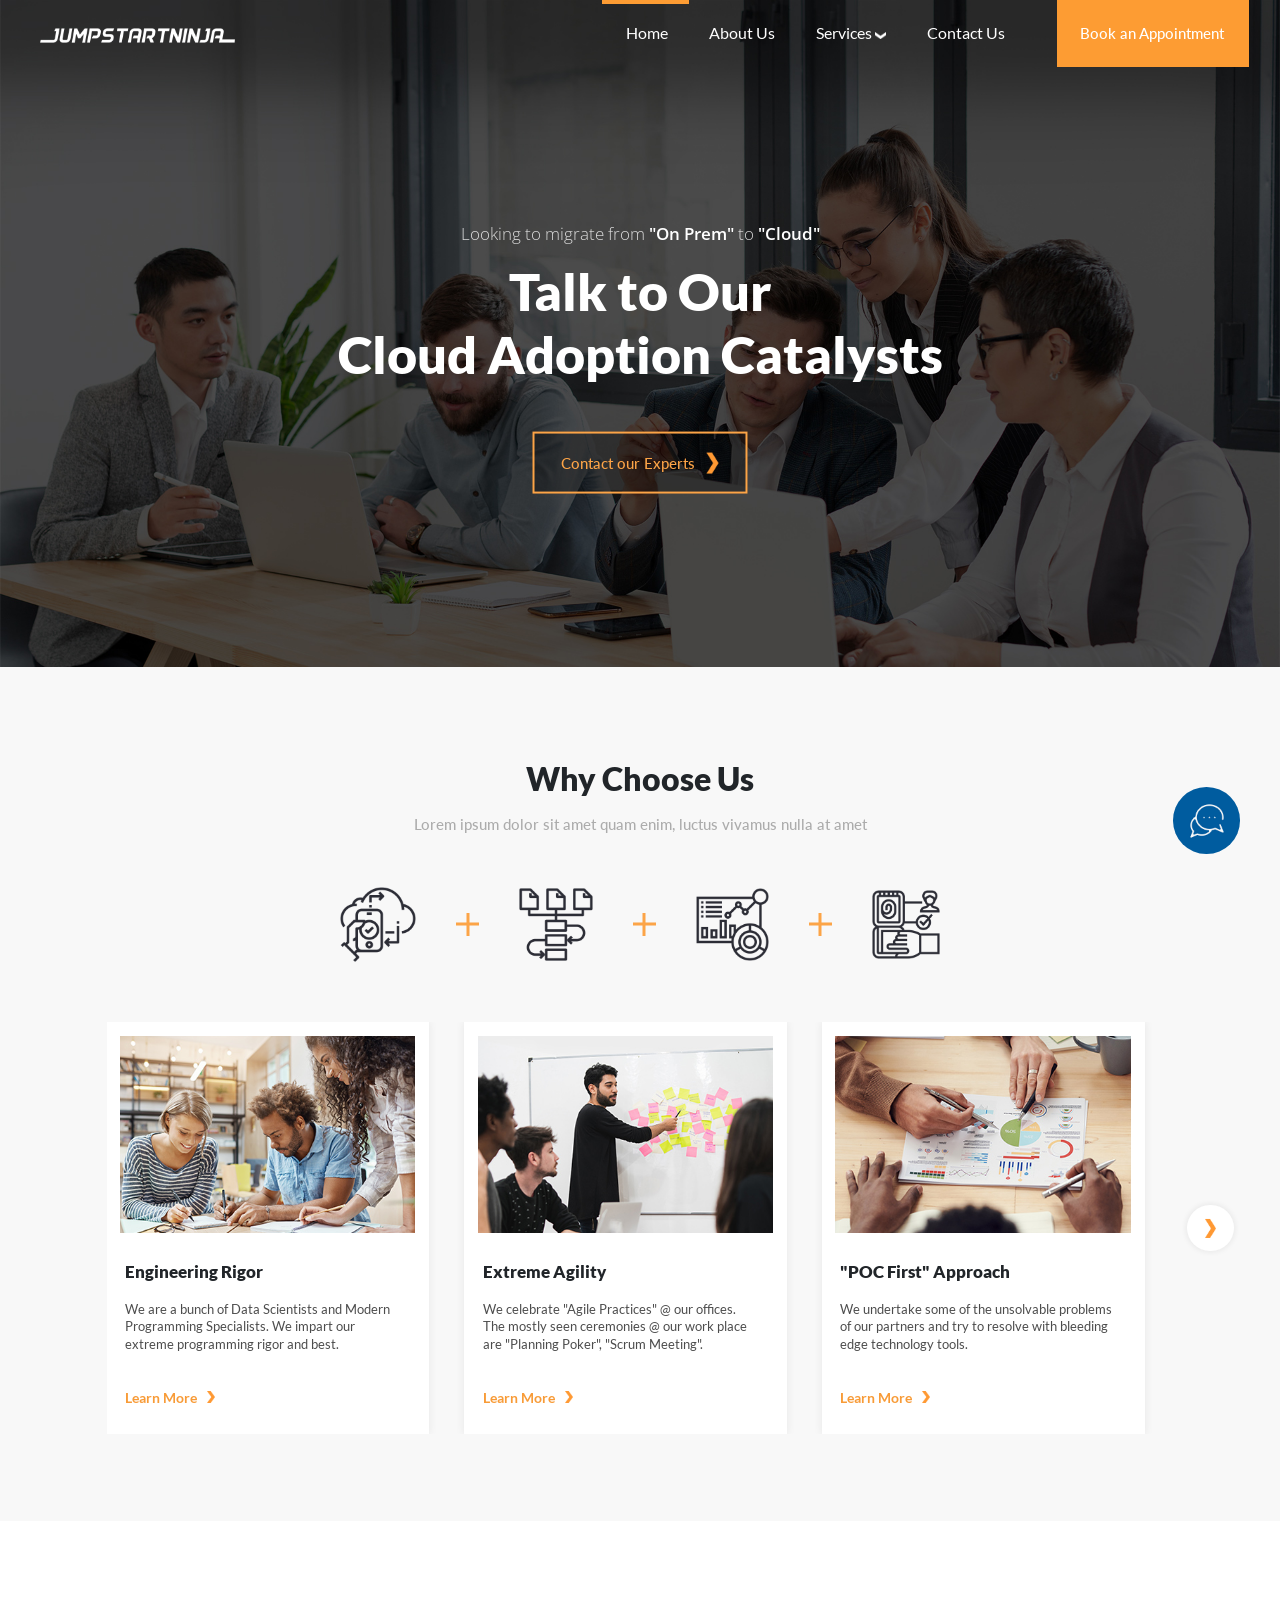
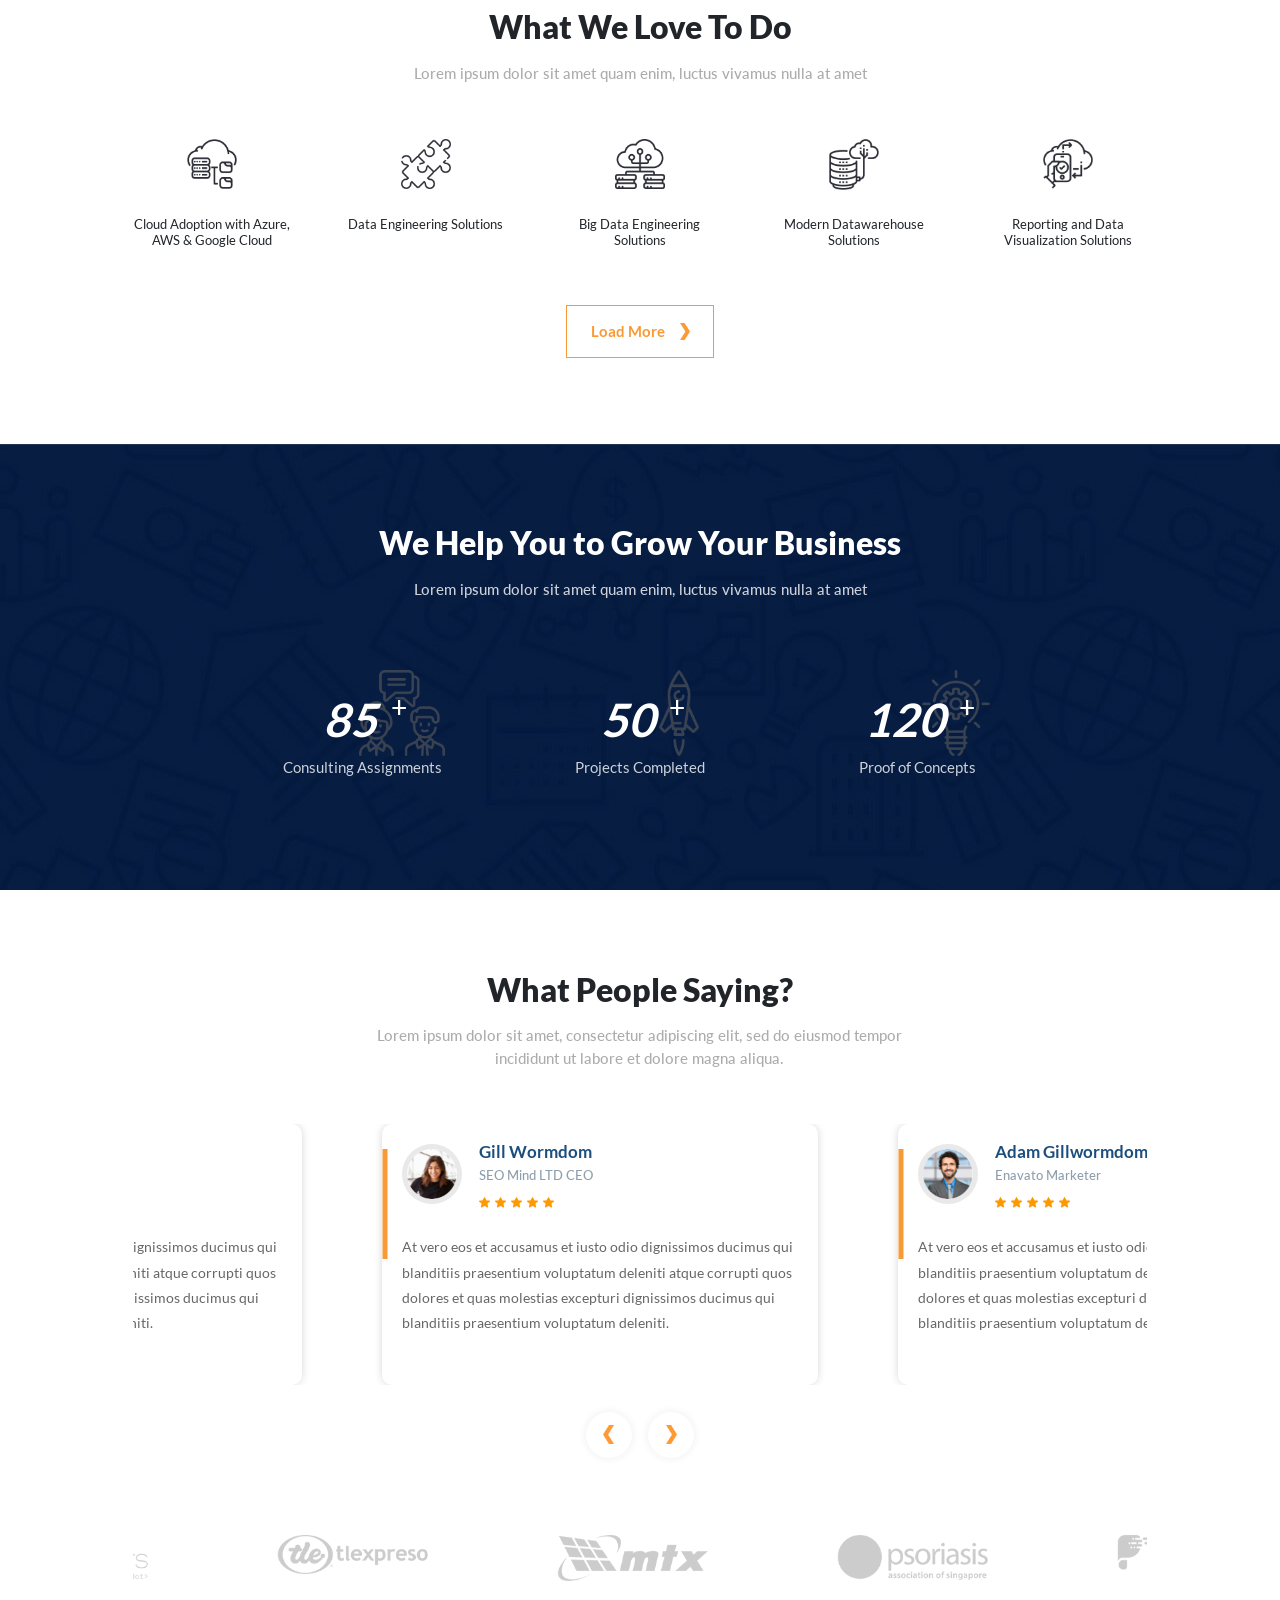
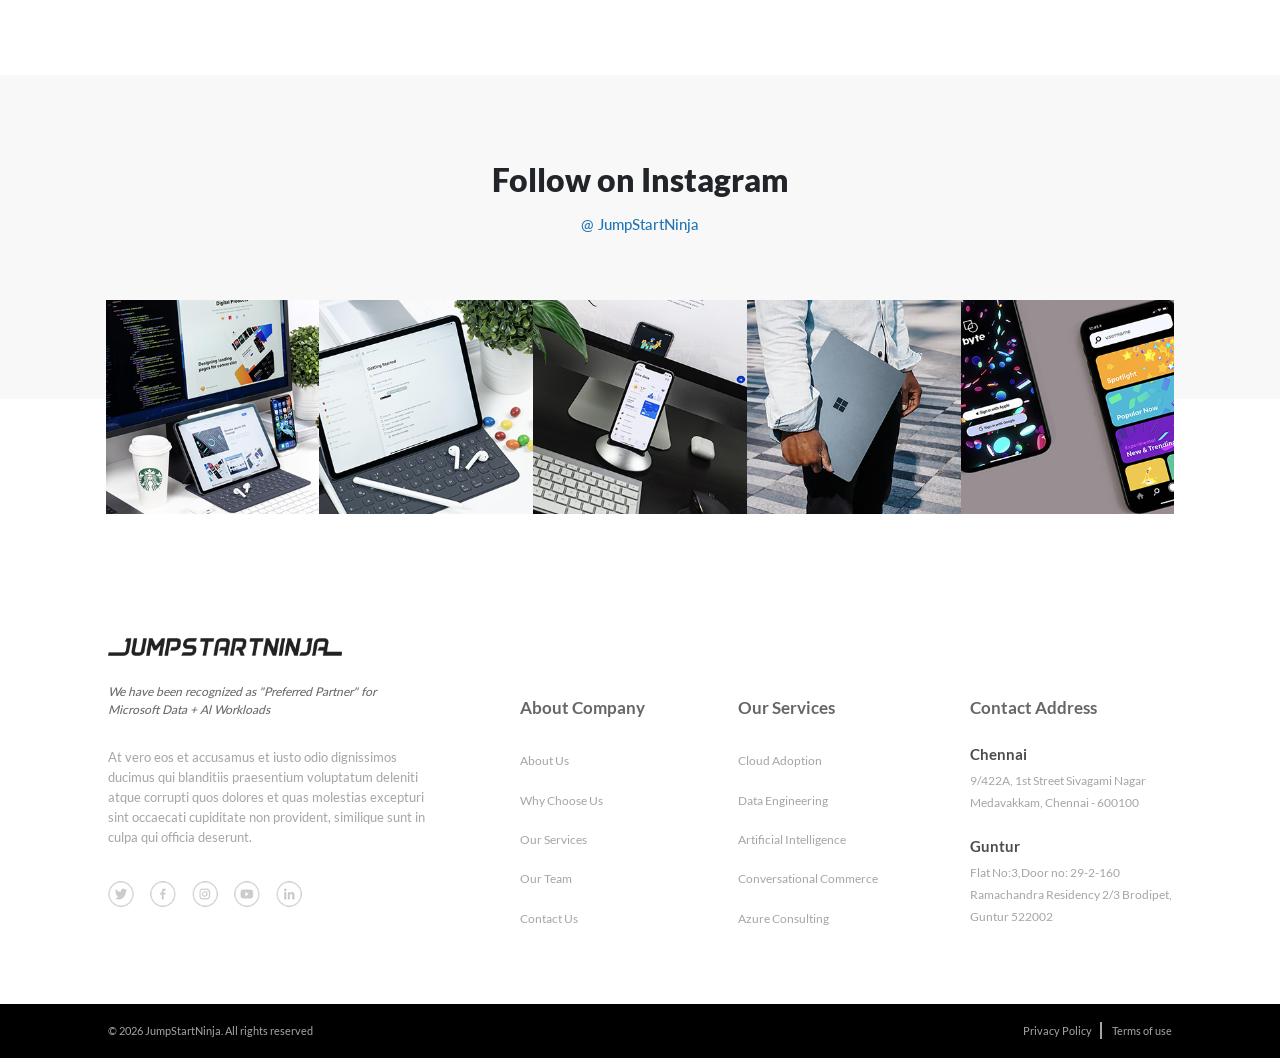
==== index.html @ 1b173c4c "added functions" ====
<!DOCTYPE html>
<html lang="en">
<head>
    <meta charset="UTF-8">
    <meta name="viewport" content="width=device-width, initial-scale=1.0">
    <title>JSN | Home</title>
    <link rel="stylesheet" href="./assets/css/style.css">
    <link rel="stylesheet" href="./assets/vendor/bootstrap/css/bootstrap.min.css">
</head>
<body>
  <header class="home-header">
    <div class="logo-container">
      <a href="./index.html" class="logo">
        <img src="./assets/images/global/logo_white.png" class="logo-white" alt="logo white"/>
        <img src="./assets/images/global/logo_black.png" class="logo-black" alt="logo black" />
        
    </a>
    </div>
    <div class="header-actions">
      <button
        aria-label="Close Menu"
        type="button"
        class="nav-control-btn close-btn"
      >
      <img src="./assets/images/global/close.png" alt="close" />
      </button>
      <nav>
        <ul>
          <li><a href="./index.html" class="nav-link active">Home</a></li>
          <li><a href="./about.html" class="nav-link">About Us</a></li>
            <li><a href="./services.html" class="nav-link">Services <img src="./assets/images/global/menu_dropdown.png" class="dropdown-arrow" alt="dropdown"></a></li>
            <li><a href="./contact.html" class="nav-link">Contact Us</a></li>
        </ul>
      </nav>
      <button type="button" class="book-btn">
        Book an Appointment
      </button>
      </div>
      <button class="nav-control-btn menu-btn">
        <img src="./assets/images/global/menu.png" alt="menu" />
      </button>
  </header>
  <main class="home-wrapper">
    <section class="hero-section">
      <img src="./assets/images/home/banner.jpg"  alt="banner" class="banner-img" />
      <div class="hero-content-container">
        <p>Looking to migrate from <strong>"On Prem"</strong> to <strong>"Cloud"</strong></p>
        <h2>Talk to Our <br> Cloud  Adoption Catalysts</h2>
        <a href="./contact.html" class="contact-btn">Contact our Experts <img src="./assets/images/global/orange_arrow_right.png" alt="orange_arrow_right"></a>
      </div>
    </section>
    <section class="choose-us">
      <h2>Why Choose Us</h2>
      <p class="choose-us-desc">Lorem ipsum dolor sit amet quam enim, luctus vivamus nulla at amet</p>
      <div class="choose-us-img-container">
        <img src="./assets/images/home/ic_wcu_1.png" class="ic-img1" alt="ic wcu 1"/>
        <span class="plus plus-1"></span>
        <img src="./assets/images/home/ic_wcu_2.png" class="ic-img2" alt="ic wcu 2"/>
        <span class="plus plus-2"></span>
        <img src="./assets/images/home/ic_wcu_3.png" class="ic-img3" alt="ic wcu 3"/>
        <span class="plus plus-3"></span>
        <img src="./assets/images/home/ic_wcu_4.png" class="ic-img4" alt="ic wcu 4"/>
      </div>
      <div class="choose-us-card-wrapper">
        <div class="choose-us-card-container">
          <div class="choose-us-card-inner-container">

          
          <div class="choose-us-card">
            <div class="img-wrapper">
              <img src="./assets/images/home/engineering_rigor.jpg" alt="engineering rigor" />
            </div>
            <div class="card-body-container">
              <h3 class="text-capitalize">engineering rigor</h3>
              <p class="desc-1">We are a bunch of Data Scientists and Modern Programming Specialists. We impart our extreme programming rigor and best.</p>
            </div>
            
            <a href="#" class="learn-more-btn">Learn More <img src="./assets/images/global/orange_arrow_right.png" alt="orange arrow right"></a>
          </div>
          <div class="choose-us-card">
            <div class="img-wrapper">
              <img src="./assets/images/home/extreme_agility.jpg" alt="extreme agility" />
            </div>

            <div class="card-body-container">
              <h3 class="text-capitalize">extreme agility</h3>
              <p class="desc-1">We celebrate "Agile Practices" &#64; our offices. The mostly seen ceremonies &#64; our work place are "Planning Poker", "Scrum Meeting".</p>
              
            </div>
            <a href="#" class="learn-more-btn">Learn More <img src="./assets/images/global/orange_arrow_right.png" alt="orange arrow right"></a>
          </div>
          <div class="choose-us-card">
          <div class="img-wrapper">
            <img src="./assets/images/home/poc_first.jpg" alt="poc first" />
          </div>
          <div class="card-body-container">
            <h3 class="text-capitalize">"POC first" approach</h3>
            <p class="desc-1">We undertake some of the unsolvable problems of our partners and try to resolve with bleeding edge technology tools.</p>
          </div>
          
          <a href="#" class="learn-more-btn">Learn More <img src="./assets/images/global/orange_arrow_right.png" alt="orange arrow right"></a>
        </div>
        </div>
      </div>
      <button class="arrow-btn"><img src="./assets/images/global/orange_arrow_right.png" alt="orange arrow right"></button> 
    </section>
    <section class="love-to-do">
      <h2>What We Love To Do</h2>
      <p class="love-to-do-desc">Lorem ipsum dolor sit amet quam enim, luctus vivamus nulla at amet</p>
      <div class="img-container">
        <div class="img-wrapper">
          <img src="./assets/images/home/ic_cloud_adaption.png" alt="cloud adaption"/>
          <p class="img-text">Cloud Adoption with Azure, AWS & Google Cloud</p>
        </div>
        <div class="img-wrapper">
          <img src="./assets/images/home/ic_data_engineering.png" alt="data engineering"/>
          <p class="img-text">Data Engineering Solutions</p>
        </div>
        <div class="img-wrapper">
          <img src="./assets/images/home/ic_big_data.png" alt="big data"/>
          <p class="img-text">Big Data Engineering Solutions</p>
        </div>
        <div class="img-wrapper">
          <img src="./assets/images/home/ic_data_warehouse.png" alt="data warehouse"/>
          <p class="img-text">Modern Datawarehouse Solutions</p>
        </div>
        <div class="img-wrapper">
          <img src="./assets/images/home/ic_data_visualization.png" alt="data visualization"/>
          <p class="img-text">Reporting and Data Visualization Solutions</p>
        </div>
        <div class="img-wrapper hidden">
          <img src="./assets/images/home/ic_data_warehouse.png" alt="data warehouse"/>
          <p class="img-text">Modern Datawarehouse Solutions</p>
        </div>
        <div class="img-wrapper hidden">
          <img src="./assets/images/home/ic_cloud_adaption.png" alt="cloud adaption"/>
          <p class="img-text">Cloud Adoption with Azure, AWS & Google Cloud</p>
        </div>
        <div class="img-wrapper hidden">
          <img src="./assets/images/home/ic_data_visualization.png" alt="data visualization"/>
          <p class="img-text">Reporting and Data Visualization Solutions</p>
        </div>
        <div class="img-wrapper hidden">
          <img src="./assets/images/home/ic_data_engineering.png" alt="data engineering"/>
          <p class="img-text">Data Engineering Solutions</p>
        </div>
        <div class="img-wrapper hidden">
          <img src="./assets/images/home/ic_big_data.png" alt="big data"/>
          <p class="img-text">Big Data Engineering Solutions</p>
        </div>
      </div>
      <div class="btn-container">
        <button class="load-more-btn">Load More <img src="./assets/images/global/orange_arrow_right.png" alt="orange arrow right"></button>
      </div>
    </section>
    <section class="help-you">
      <h2>We Help You to Grow Your Business</h2>
      <p class="help-you-desc">Lorem ipsum dolor sit amet quam enim, luctus vivamus nulla at amet</p>
      <div class="detail-wrapper">
        <div class="detail-container">
          <img src="./assets/images/home/conversation.png" alt="conversation">
          <div class="text-wrapper">
            <p class="count">85 <sup>+</sup></p>
            <p class="text">Consulting Assignments</p>
          </div>
        </div>
        <div class="detail-container">
          <img src="./assets/images/home/rocket.png" alt="rocket">
          <div class="text-wrapper">
            <p class="count">50 <sup>+</sup></p>
            <p class="text">Projects Completed</p>
          </div>  
           
        </div>
        <div class="detail-container">
          <img src="./assets/images/home/idea.png" alt="idea">
          <div class="text-wrapper">
            <p class="count">120 <sup>+</sup></p>
            <p class="text">Proof of Concepts</p>
          </div>
          
        </div>
      </div>
    </section>
    <!--people say-->
    <section class="people-say">
      <h2>What People Saying?</h2>
      <p class="people-say-desc">Lorem ipsum dolor sit amet, consectetur adipiscing elit, sed do eiusmod tempor incididunt ut labore et dolore magna aliqua.</p>
      <div class="testimonial-slider-wrapper">
        <div class="testimonial-slider-container">
          <div class="testimonial-slider-inner-container">
          <div class="testimonial-card">
            <div class="testimonial-card-header">
              <div class="img-wrapper">
                <img src="./assets/images/global/testimonial1.png" alt="testimonial 1">
              </div>
              <div class="header-text">
                <p class="name text-capitalize">gill wormdom</p>
                <p class="role">SEO Mind LTD CEO</p>
                <div class="rating">
                  <img src="./assets/images/global/star.png" alt="star">
                  <img src="./assets/images/global/star.png" alt="star">
                  <img src="./assets/images/global/star.png" alt="star">
                  <img src="./assets/images/global/star.png" alt="star">
                  <img src="./assets/images/global/star.png" alt="star">              
                </div>
              </div>
            </div>
            <div class="testimonial-card-body">
              <p class="desc-1">At vero eos et accusamus et iusto odio dignissimos ducimus qui blanditiis praesentium voluptatum deleniti atque corrupti quos dolores et quas molestias excepturi dignissimos ducimus qui blanditiis praesentium voluptatum deleniti.</p>
            </div>
          </div>
          <div class="testimonial-card">
            <div class="testimonial-card-header">
              <div class="img-wrapper">
                <img src="./assets/images/global/testimonial2.png" alt="testimonial 1">
              </div>
              <div class="header-text">
                <p class="name text-capitalize">Adam Gillwormdom</p>
                <p class="role">Enavato Marketer</p>
                <div class="rating">
                  <img src="./assets/images/global/star.png" alt="star">
                  <img src="./assets/images/global/star.png" alt="star">
                  <img src="./assets/images/global/star.png" alt="star">
                  <img src="./assets/images/global/star.png" alt="star">
                  <img src="./assets/images/global/star.png" alt="star">              
                </div>
              </div>
            </div>
            <div class="testimonial-card-body">
              <p class="desc-1">At vero eos et accusamus et iusto odio dignissimos ducimus qui blanditiis praesentium voluptatum deleniti atque corrupti quos dolores et quas molestias excepturi dignissimos ducimus qui blanditiis praesentium voluptatum deleniti.</p>
            </div>
          </div>
          <div class="testimonial-card active">
            <div class="testimonial-card-header">
              <div class="img-wrapper">
                <img src="./assets/images/global/testimonial1.png" alt="testimonial 2">
              </div>
              <div class="header-text">
                <p class="name text-capitalize">gill wormdom</p>
                <p class="role">SEO Mind LTD CEO</p>
                <div class="rating">
                  <img src="./assets/images/global/star.png" alt="star">
                  <img src="./assets/images/global/star.png" alt="star">
                  <img src="./assets/images/global/star.png" alt="star">
                  <img src="./assets/images/global/star.png" alt="star">
                  <img src="./assets/images/global/star.png" alt="star">              
                </div>
              </div>
            </div>
            <div class="testimonial-card-body">
              <p class="desc-1">At vero eos et accusamus et iusto odio dignissimos ducimus qui blanditiis praesentium voluptatum deleniti atque corrupti quos dolores et quas molestias excepturi dignissimos ducimus qui blanditiis praesentium voluptatum deleniti.</p>
            </div>
          </div>
          </div>
        </div>
        <div class="testimonial-indicator-container">
          <button class="prev-btn"><img src="./assets/images/global/orange_arrow_left.png" alt="orange arrow left"></button>
          <button class="next-btn"><img src="./assets/images/global/orange_arrow_right.png" alt="orange arrow right"></button>
        </div>
      </div>
      <div class="client-wrapper">
        <div class="client-container">
          <div class="img-container">
            <img src="./assets/images/global/brand-1.png" alt="pixlcoders">
          </div>
          
          <div class="img-container">
            <img src="./assets/images/global/brand-2.png" alt="tlexpreso">
          </div>
          
          <div class="img-container">
              <img src="./assets/images/global/brand-3.png" alt="mtx">
          </div>
      
          <div class="img-container">
            <img src="./assets/images/global/brand-4.png" alt="psoriasis">
          </div>
        </div>
      </div>
    </section>
  </main>
  <footer>
    <div class="social-header-container">
      <h2>Follow on Instagram</h2>
      <p class="company-name text-capitalize">@ JumpStartNinja</p>
    </div>
    <div class="social-card-wrapper">

      <div class="social-card-container">
        <div class="social-card-inner-container">
          <div class="social-card">
            <img src="./assets/images/global/soc1.jpg" alt="soc1">
          </div>
          <div class="social-card">
            <img src="./assets/images/global/soc2.jpg" alt="soc2">
          </div>
          <div class="social-card">
            <img src="./assets/images/global/soc3.jpg" alt="soc3">
          </div>
          <div class="social-card">
            <img src="./assets/images/global/soc4.jpg" alt="soc4">
          </div>
          <div class="social-card">
            <img src="./assets/images/global/soc5.jpg" alt="soc5">
          </div>
        </div>
      </div>
      <div class="social-indicator-container">
        <button class="prev"><img src="./assets/images/global/left_arrow.png" alt="left arrow"></button>
        <button class="next"><img src="./assets/images/global/right_arrow.png" alt="right arrow"></button>
      </div>
    </div>
    
    <div class="footer-content-wrapper">
      <div class="footer-content-container">
        <div class="footer-content">
          <img class="footer-logo" src="./assets/images/global/logo_black.png" alt="logo black">
          <p class="desc-1">We have been recognized as "Preferred Partner" for Microsoft Data + Al Workloads</p>
          <p class="desc-2">At vero eos et accusamus et iusto odio dignissimos ducimus qui blanditiis praesentium voluptatum deleniti atque corrupti quos dolores et quas molestias excepturi sint occaecati cupiditate non provident, similique sunt in culpa qui officia deserunt.</p>
          <div class="social-link-container">
            <ul>
              <li><a href="#" class="social-link"><img src="./assets/images/global/twitter.png" alt="twitter"></a></li>
              <li><a href="#" class="social-link"><img src="./assets/images/global/facebook.png" alt="facebook"></a></li>
              <li><a href="#" class="social-link"><img src="./assets/images/global/instagram.png" alt="instagram"></a></li>
              <li><a href="#" class="social-link"><img src="./assets/images/global/youtube.png" alt="youtube"></a></li>
              <li><a href="#" class="social-link"><img src="./assets/images/global/linkedin.png" alt="linkedin"></a></li>
            </ul>
          </div>
        </div>
        <div class="about">
          <h3 class="text-capitalize">about company</h3>
          <ul>
            <li><a href="#" class="text-capitalize">about us</a></li>
            <li><a href="#" class="text-capitalize">why choose us</a></li>
            <li><a href="#" class="text-capitalize">our services</a></li>
            <li><a href="#" class="text-capitalize">our team</a></li>
            <li><a href="#" class="text-capitalize">contact us</a></li>
          </ul>
        </div>
        <div class="our-services">
          <h3 class="text-capitalize">our services</h3>
          <ul>
            <li><a href="#" class="text-capitalize">cloud adoption</a></li>
            <li><a href="#" class="text-capitalize">data engineering</a></li>
            <li><a href="#" class="text-capitalize">artificial intelligence</a></li>
            <li><a href="#" class="text-capitalize">conversational commerce</a></li>
            <li><a href="#" class="text-capitalize">azure consulting</a></li>
          </ul>
        </div>
        <div class="contact">
          <h3 class="text-capitalize">contact address</h3>
          <div class="address-1">
            <p class="city text-capitalize">chennai</p>
            <p>9/422A, 1st Street Sivagami Nagar</p>
            <p>Medavakkam, Chennai - 600100</p>
          </div>
          <div class="address-2">
            <p class="city text-capitalize">guntur</p>
            <p>Flat No:3,Door no: 29-2-160</p>
            <p>Ramachandra Residency 2/3 Brodipet,</p>
            <p>Guntur 522002</p>
          </div>
        </div>
      </div>
      
    </div>
    <div class="copyright-container">
      <p class="copyright">&copy; 2026 JumpStartNinja. All rights reserved</p>
      <div>
        <a href="#" class="privacy-link">Privacy Policy</a>
        <a href="#" class="terms-link">Terms of use</a>
      </div>
    </div>
    <div class="chat-btn-container">
      <button class="chat-btn"><img src="./assets/images/global/chat.png" alt="chat"></button>
    </div>
    <script src="./assets/js/global.js"></script>
    <script src="./assets/js/script.js"></script>
  </footer>
</body>
</html>
---- assets/css/style.css ----
* {
  margin: 0;
  padding: 0;
  box-sizing: border-box;
}

body {
  font-family: "Lato", sans-serif !important;
}

body.not-active {
  overflow-y: hidden;
  padding-right: var(--scrollbar-width);
}

a {
  text-decoration: none !important;
}

@font-face {
  font-family: "Nunito Sans";
  font-style: normal;
  font-weight: 200 1000;
  font-stretch: 100%;
  font-display: swap;
  src: url("../fonts/nunito-sans.woff2") format("woff2");
}
@font-face {
  font-family: "Open Sans";
  font-style: normal;
  font-weight: 300 800;
  font-stretch: 100%;
  font-display: swap;
  src: url("../fonts/open-sans.woff2") format("woff2");
}
@font-face {
  font-family: "Lato";
  font-style: normal;
  font-weight: 400;
  font-display: swap;
  src: url("../fonts/lato-400.woff2") format("woff2");
}
@font-face {
  font-family: "Lato";
  font-style: normal;
  font-weight: 500;
  font-display: swap;
  src: url("../fonts/lato-500.ttf") format("truetype");
}
@font-face {
  font-family: "Lato";
  font-style: normal;
  font-weight: 700;
  font-display: swap;
  src: url("../fonts/lato-700.woff2") format("woff2");
}
@font-face {
  font-family: "Lato";
  font-style: normal;
  font-weight: 900;
  font-display: swap;
  src: url("../fonts/lato-900.woff2") format("woff2");
}
.home-header {
  display: flex;
  align-items: center;
  justify-content: space-between;
  padding: 0 clamp(20px, 2.4vw, 2.4vw) 0 clamp(20px, 3.13vw, 3.13vw);
  position: fixed;
  top: 0;
  left: 0;
  right: 0;
  z-index: 5;
  transition: all 0.3s ease-in;
}
.home-header .logo-container .logo {
  width: clamp(140px, 15.22vw, 15.22vw);
  display: inline-block;
}
.home-header .logo-container .logo img {
  width: 100%;
}
.home-header .logo-container .logo img.logo-black {
  display: none;
}
.home-header .header-actions {
  display: flex;
  gap: 15px;
  align-items: center;
}
.home-header .header-actions nav {
  padding-right: clamp(15px, 1.25vw, 1.25vw);
}
.home-header .header-actions nav ul {
  display: flex;
  margin-bottom: 0;
  padding-left: 0;
}
.home-header .header-actions nav ul li {
  list-style: none;
}
.home-header .header-actions nav ul li .nav-link {
  font-size: clamp(14px, 1.25vw, 1.25vw);
  color: white;
  font-weight: 300;
  position: relative;
  padding-inline: clamp(10px, 1.61vw, 1.61vw);
  transition: all 0.3s ease-in;
}
.home-header .header-actions nav ul li .nav-link::before {
  content: "";
  position: absolute;
  top: calc(clamp(15px, 1.65vw, 1.65vw) * -1);
  height: 4px;
  left: -3px;
  background-color: #fd9c33;
  transform: scale(0);
  width: 105%;
  transition: all 0.5s ease-in;
}
.home-header .header-actions nav ul li .nav-link.active::before, .home-header .header-actions nav ul li .nav-link:hover::before {
  display: block;
  transform: scale(1);
}
.home-header .header-actions .book-btn {
  font-size: clamp(14px, 1.2vw, 1.2vw);
  padding: clamp(15px, 1.71vw, 1.71vw) clamp(20px, 2vw, 2vw) clamp(15px, 1.71vw, 1.71vw) clamp(20px, 1.8vw, 1.8vw);
  border: none;
  background-color: #fd9c33;
  font-weight: 500;
  color: white;
}
.home-header .header-actions .book-btn:hover {
  background-color: white;
  color: #fd9c33;
}
.home-header .header-actions .book-btn.not-active {
  display: none;
}
.home-header .nav-control-btn {
  background: transparent;
  border: none;
  cursor: pointer;
  display: none;
}
.home-header .menu-btn {
  z-index: 3;
  pointer-events: none;
}
.home-header .menu-btn img {
  filter: invert(1);
}
.home-header .close-btn {
  display: none;
  pointer-events: none;
}
.home-header .close-btn img {
  width: 20px;
  height: auto;
}
.home-header.scrolled {
  background-color: white;
  box-shadow: 0px 0px 10px -1px rgba(0, 0, 0, 0.2);
}
.home-header.scrolled .logo-container .logo img.logo-white {
  display: none;
}
.home-header.scrolled .logo-container .logo img.logo-black {
  display: block;
}
.home-header.scrolled .header-actions nav ul li .nav-link {
  color: black;
}
.home-header.scrolled .header-actions nav ul li .nav-link .dropdown-arrow {
  filter: invert(1);
}
.home-header.scrolled .header-actions .book-btn {
  transition: all 0.3s ease-in;
  color: black;
}
.home-header.scrolled .header-actions .book-btn:hover {
  background-color: black;
  color: white;
}
.home-header.scrolled .menu-btn img {
  filter: invert(0);
}
.home-header.media-detail-header {
  position: sticky;
  background-color: white;
}
.home-header.media-detail-header .logo-container .logo img.logo-black {
  display: block;
}
.home-header.media-detail-header .header-actions nav ul li .nav-link {
  color: black;
}
.home-header.media-detail-header .header-actions nav ul li .nav-link .dropdown-arrow {
  filter: invert(1);
}
.home-header.media-detail-header .header-actions nav ul li .nav-link.active {
  color: #fca447;
}
.home-header.media-detail-header .header-actions .book-btn {
  transition: all 0.3s ease-in;
  color: white;
}
.home-header.media-detail-header .header-actions .book-btn:hover {
  background-color: black;
  color: white;
}
.home-header.media-detail-header.scrolled {
  background-color: white;
  box-shadow: 0px 0px 10px -1px rgba(0, 0, 0, 0.2);
}
.home-header.media-detail-header.scrolled .logo-container .logo img.logo-white {
  display: none;
}
.home-header.media-detail-header.scrolled .logo-container .logo img.logo-black {
  display: block;
}
.home-header.media-detail-header.scrolled .header-actions nav ul li .nav-link {
  color: black;
}
.home-header.media-detail-header.scrolled .header-actions nav ul li .nav-link .dropdown-arrow {
  filter: invert(1);
}
.home-header.media-detail-header.scrolled .header-actions .book-btn {
  transition: all 0.3s ease-in;
  color: white;
}
.home-header.media-detail-header.scrolled .header-actions .book-btn:hover {
  background-color: black;
  color: white;
}
.home-header.media-detail-header.scrolled .menu-btn img {
  filter: invert(0);
}

@media screen and (max-width: 1400px) {
  .home-header .header-actions nav ul li .nav-link .dropdown-arrow {
    width: 11px;
  }
}
@media screen and (max-width: 1200px) {
  .home-header .header-actions nav ul li .nav-link::before {
    height: 3px;
    width: 100%;
    top: calc(clamp(15px, 1.71vw, 1.71vw) * -1);
  }
}
@media screen and (max-width: 1024px) {
  .home-header .header-actions nav ul li .nav-link .dropdown-arrow {
    width: 10px;
  }
}
@media screen and (max-width: 1024px) {
  .home-header .header-actions nav ul li .nav-link .dropdown-arrow {
    width: 10px;
  }
}
@media screen and (max-width: 992px) {
  .home-header {
    padding: 16px clamp(20px, 2.4vw, 2.4vw);
  }
  .home-header .nav-control-btn {
    display: inline;
  }
  .home-header .menu-btn {
    opacity: 1;
    pointer-events: all;
  }
  .home-header .menu-btn img {
    width: 20px;
  }
  .home-header .header-actions {
    position: fixed;
    width: 100%;
    left: 0;
    top: -100%;
    height: 100%;
    transition: top 0.6s ease-in-out, background-color 0.6s ease-in-out;
    pointer-events: none;
    flex-direction: column;
    justify-content: center;
    z-index: 5;
    gap: 25px;
  }
  .home-header .header-actions .search-container {
    display: none;
  }
  .home-header .header-actions nav {
    padding-right: 0;
  }
  .home-header .header-actions nav ul {
    flex-direction: column;
    align-items: center;
    gap: 25px;
  }
  .home-header .header-actions nav ul li .nav-link {
    display: inline;
    color: black;
  }
  .home-header .header-actions nav ul li .nav-link::before {
    content: "";
    height: 3px;
    left: 0px;
    top: calc(clamp(10px, 1.65vw, 1.65vw) * -1);
  }
  .home-header .header-actions nav ul li .nav-link img {
    filter: invert(1);
  }
  .home-header .header-actions .book-btn {
    color: black;
    background-color: transparent;
    position: relative;
    padding: 0 10px;
    font-weight: 300;
  }
  .home-header .header-actions .book-btn::before {
    content: "";
    position: absolute;
    top: calc(clamp(10px, 1.65vw, 1.65vw) * -1);
    height: 3px;
    left: 0px;
    background-color: #fd9c33;
    transform: scale(0);
    width: 100%;
    transition: all 0.5s ease-in;
  }
  .home-header .header-actions .book-btn.active::before, .home-header .header-actions .book-btn:hover::before {
    display: block;
    transform: scale(1);
  }
  .home-header .header-actions .book-btn:hover {
    background-color: transparent;
    color: black;
  }
  .home-header .header-actions .close-btn {
    position: absolute;
    top: 0;
    right: clamp(20px, 5vw, 5vw);
    opacity: 0;
    pointer-events: none;
    transition: opacity 0.1s ease-in-out;
  }
  .home-header .header-actions .close-btn.active {
    top: 10px;
    opacity: 1;
    pointer-events: all;
    transition: opacity 0.3s ease-in-out 0.5s;
  }
  .home-header .header-actions .auth-btn {
    padding: 10px 25px 9px;
  }
  .home-header .header-actions.active {
    top: 0px;
    background-color: white;
    pointer-events: all;
  }
  .home-header.media-detail-header .menu-btn img {
    filter: invert(0);
  }
}
footer {
  position: relative;
}
footer .social-header-container {
  padding-top: clamp(25px, 6.7%, 6.7%);
  background-color: #f8f8f8;
  padding-bottom: 11.5%;
}
footer .social-header-container h2 {
  font-family: "Lato", sans-serif !important;
  font-size: clamp(24px, 2.5vw, 2.5vw);
  font-weight: 900;
  text-align: center;
  margin-bottom: clamp(10px, 1.05vw, 1.05vw);
}
footer .social-header-container .company-name {
  font-family: "Lato", sans-serif !important;
  color: #2075b4;
  text-align: center;
  font-size: clamp(14px, 1.2vw, 1.2vw);
  font-weight: 500;
}
footer .social-card-wrapper .social-card-container .social-card-inner-container {
  position: absolute;
  top: 10.5%;
  left: 0;
  right: 0;
  padding-inline: clamp(25px, 6%, 6%);
  margin-bottom: 10%;
  display: flex;
  justify-content: center;
  margin-top: clamp(20px, 9.5%, 9.5%);
}
footer .social-card-wrapper .social-card-container .social-card-inner-container .social-card {
  width: clamp(100px, 16.7vw, 320px);
  height: clamp(100px, 16.7vw, 320px);
  overflow: hidden;
}
footer .social-card-wrapper .social-card-container .social-card-inner-container .social-card img {
  width: 100%;
  height: 100%;
  transition: all 0.5s ease-in;
}
footer .social-card-wrapper .social-card-container .social-card-inner-container .social-card:hover img {
  transform: scale(1.1);
}
footer .social-card-wrapper .social-indicator-container {
  display: flex;
  align-items: center;
  gap: 30px;
  justify-content: center;
}
footer .social-card-wrapper .social-indicator-container button {
  border: none;
  background-color: transparent;
  gap: 30px;
  box-shadow: 0px 0px 8px 1px rgba(0, 0, 0, 0.06);
  border-radius: 50%;
  width: 34px;
  height: 34px;
  display: flex;
  align-items: center;
  justify-content: center;
}
footer .social-card-wrapper .social-indicator-container button:hover {
  background-color: rgba(0, 0, 0, 0.8);
}
footer .social-card-wrapper .social-indicator-container button:hover img {
  filter: invert(1);
}
footer .footer-content-wrapper {
  padding: clamp(20px, 16%, 16%) clamp(25px, 8.4%, 8.4%) clamp(20px, 5.5%, 5.5%);
}
footer .footer-content-wrapper .footer-content-container {
  display: flex;
  gap: clamp(25px, 7.05vw, 7.05vw);
}
footer .footer-content-wrapper .footer-content-container .footer-content {
  font-family: "Lato", sans-serif !important;
  font-size: clamp(12px, 0.93vw, 0.93vw);
  font-weight: 400;
  width: clamp(220px, 25vw, 25vw);
}
footer .footer-content-wrapper .footer-content-container .footer-content .footer-logo {
  margin-bottom: clamp(15px, 2.067vw, 2.067vw);
  width: clamp(170px, 18.334vw, 18.334vw);
}
footer .footer-content-wrapper .footer-content-container .footer-content .desc-1 {
  color: #6c6c6c;
  font-style: italic;
  font-weight: 500;
  margin-bottom: clamp(20px, 2.34vw, 2.34vw);
}
footer .footer-content-wrapper .footer-content-container .footer-content .desc-2 {
  font-size: clamp(12px, 1.032vw, 1.032vw);
  color: #a7a4a4;
  margin-bottom: clamp(20px, 2.61vw, 2.61vw);
}
footer .footer-content-wrapper .footer-content-container .footer-content .social-link-container ul {
  display: flex;
  gap: clamp(15px, 1.25vw, 1.25vw);
  list-style: none;
  padding-left: 0;
  margin-bottom: 0;
}
footer .footer-content-wrapper .footer-content-container .footer-content .social-link-container ul li a {
  display: block;
  width: clamp(26px, 1.8vw, 34px);
}
footer .footer-content-wrapper .footer-content-container .footer-content .social-link-container ul li a img {
  width: 100%;
  height: 100%;
  transition: all 0.3s ease-in-out;
}
footer .footer-content-wrapper .footer-content-container .footer-content .social-link-container ul li a:hover img {
  transform: translateY(-5px);
}
footer .footer-content-wrapper .footer-content-container .about, footer .footer-content-wrapper .footer-content-container .our-services, footer .footer-content-wrapper .footer-content-container .contact {
  padding-top: 5.6%;
  font-family: "Lato", sans-serif !important;
}
footer .footer-content-wrapper .footer-content-container .about h3, footer .footer-content-wrapper .footer-content-container .our-services h3, footer .footer-content-wrapper .footer-content-container .contact h3 {
  font-size: clamp(14px, 1.304vw, 1.304vw);
  color: rgba(0, 0, 0, 0.6);
  font-weight: 600;
  margin-bottom: clamp(20px, 2.3vw, 2.3vw);
}
footer .footer-content-wrapper .footer-content-container .about ul, footer .footer-content-wrapper .footer-content-container .our-services ul, footer .footer-content-wrapper .footer-content-container .contact ul {
  list-style: none;
  padding-left: 0;
  display: flex;
  flex-direction: column;
  gap: clamp(10px, 1.2vw, 1.2vw);
  margin-bottom: 0;
}
footer .footer-content-wrapper .footer-content-container .about ul li a, footer .footer-content-wrapper .footer-content-container .our-services ul li a, footer .footer-content-wrapper .footer-content-container .contact ul li a {
  color: #a7a4a4;
  font-size: clamp(12px, 0.93vw, 0.93vw);
  transition: all 0.3s ease-in-out;
  display: inline-block;
}
footer .footer-content-wrapper .footer-content-container .about ul li a:hover, footer .footer-content-wrapper .footer-content-container .our-services ul li a:hover, footer .footer-content-wrapper .footer-content-container .contact ul li a:hover {
  text-decoration: underline !important;
}
footer .footer-content-wrapper .footer-content-container .contact .city {
  font-size: clamp(14px, 1.15vw, 1.15vw);
  color: rgba(0, 0, 0, 0.7);
  font-weight: 600;
  line-height: 1;
  margin-bottom: clamp(12px, 1.05vw, 1.05vw);
}
footer .footer-content-wrapper .footer-content-container .contact p {
  line-height: 1;
  color: #a7a4a4;
  font-size: clamp(12px, 0.93vw, 0.93vw);
  margin-bottom: 12px;
}
footer .footer-content-wrapper .footer-content-container .contact .address-1 {
  margin-bottom: clamp(20px, 2.34vw, 2.34vw);
}
footer .copyright-container {
  background-color: black;
  display: flex;
  justify-content: space-between;
  padding: clamp(14px, 1.45vw, 1.45vw) clamp(25px, 8.4%, 8.4%);
  font-family: "Lato", sans-serif !important;
  font-size: clamp(11px, 0.89vw, 0.89vw);
  color: #a7a4a4;
}
footer .copyright-container p {
  margin-bottom: 0;
}
footer .copyright-container div a {
  display: inline-block;
  color: #a7a4a4;
}
footer .copyright-container div a:hover {
  color: rgba(255, 255, 255, 0.8);
}
footer .copyright-container div .privacy-link {
  border-right: 2px solid #a7a4a4;
  padding-right: 8px;
}
footer .copyright-container div .terms-link {
  padding-left: 8px;
}
footer .chat-btn-container {
  position: fixed;
  bottom: clamp(35px, 3.6vw, 3.6vw);
  right: clamp(25px, 3.13vw, 3.13vw);
  border-radius: 50%;
  z-index: 7;
}
footer .chat-btn-container .chat-btn {
  display: flex;
  justify-content: center;
  align-items: center;
  width: clamp(50px, 5.2vw, 5.2vw);
  height: clamp(50px, 5.2vw, 5.2vw);
  border-radius: 50%;
  cursor: pointer;
  transition: all 0.3s ease-in-out;
  border: none;
  background-color: #005c9f;
}
footer .chat-btn-container .chat-btn img {
  width: clamp(25px, 2.813vw, 2.813vw);
}
footer .chat-btn-container .chat-btn:hover {
  background-color: #13598b;
}

@media screen and (max-width: 1400px) {
  footer .footer-content-wrapper .footer-content-container {
    justify-content: space-between;
    gap: clamp(25px, 6.51vw, 6.51vw);
  }
  footer .footer-content-wrapper .footer-content-container .contact p {
    margin-bottom: 10px;
  }
}
@media screen and (max-width: 1200px) {
  footer .footer-content-wrapper {
    padding: clamp(20px, 16%, 16%) clamp(25px, 7%, 7%) clamp(20px, 5.5%, 5.5%);
  }
  footer .footer-content-wrapper .footer-content-container {
    justify-content: space-between;
    gap: clamp(25px, 5.9vw, 5.9vw);
  }
  footer .footer-content-wrapper .footer-content-container .about ul, footer .footer-content-wrapper .footer-content-container .contact ul {
    gap: clamp(9px, 1.05vw, 1.05vw);
  }
  footer .footer-content-wrapper .footer-content-container .contact p {
    margin-bottom: 8px;
  }
}
@media screen and (max-width: 1024px) {
  footer .social-card-wrapper .social-card-container .social-card-inner-container {
    top: 10%;
  }
  footer .footer-content-wrapper {
    padding: clamp(170px, 16%, 16%) clamp(20px, 5%, 5%) clamp(20px, 5.5%, 5.5%);
  }
  footer .footer-content-wrapper .footer-content-container {
    gap: clamp(25px, 4.2vw, 4.2vw);
  }
}
@media screen and (max-width: 860px) {
  footer .footer-content-wrapper .footer-content-container {
    flex-wrap: wrap;
  }
  footer .footer-content-wrapper .footer-content-container .footer-content {
    width: 55%;
  }
  footer .footer-content-wrapper .footer-content-container .footer-content .desc-2 {
    font-size: 13px;
  }
  footer .footer-content-wrapper .footer-content-container .about, footer .footer-content-wrapper .footer-content-container .contact {
    padding-top: 0;
    width: 40%;
    align-self: flex-end;
    padding-left: 11%;
    margin: 0 auto;
  }
  footer .footer-content-wrapper .footer-content-container .our-services {
    padding-top: 0;
    width: 55%;
  }
}
@media screen and (max-width: 768px) {
  footer .social-header-container {
    padding-bottom: clamp(25px, 6.7%, 6.7%);
  }
  footer .social-card-wrapper {
    padding: clamp(25px, 5.5%, 5.5%) clamp(20px, 6%, 6%) clamp(30px, 5.5%, 5.5%);
  }
  footer .social-card-wrapper .social-card-container {
    overflow: hidden;
  }
  footer .social-card-wrapper .social-card-container .social-card-inner-container {
    padding-inline: 0;
    top: unset;
    left: unset;
    right: unset;
    position: relative;
    width: 100%;
    gap: 30px;
    justify-content: flex-start;
    margin: 20px 0 35px;
  }
  footer .social-card-wrapper .social-card-container .social-card-inner-container .social-card {
    flex: 0 0 auto;
    width: calc(50% - 15px);
    height: auto;
  }
  footer .footer-content-wrapper {
    padding-top: 0px;
  }
  footer .footer-content-wrapper .footer-content-container .about, footer .footer-content-wrapper .footer-content-container .contact {
    padding-left: 2%;
  }
}
@media screen and (max-width: 600px) {
  footer .footer-content-wrapper .footer-content-container .footer-content {
    width: 100%;
    font-size: 14px;
  }
  footer .footer-content-wrapper .footer-content-container .footer-content .desc-2 {
    font-size: 14px;
  }
  footer .footer-content-wrapper .footer-content-container .footer-content .social-link-container ul li a {
    width: 28px;
  }
  footer .footer-content-wrapper .footer-content-container .about {
    width: 40%;
    padding-left: 0;
    margin: 0;
  }
  footer .footer-content-wrapper .footer-content-container .about h3 {
    font-size: 16px;
  }
  footer .footer-content-wrapper .footer-content-container .about ul li a {
    font-size: 14px;
  }
  footer .footer-content-wrapper .footer-content-container .our-services {
    width: 40%;
  }
  footer .footer-content-wrapper .footer-content-container .our-services h3 {
    font-size: 16px;
  }
  footer .footer-content-wrapper .footer-content-container .our-services ul li a {
    font-size: 14px;
  }
  footer .footer-content-wrapper .footer-content-container .contact {
    margin: 0;
    width: 100%;
    padding-left: 0;
  }
  footer .footer-content-wrapper .footer-content-container .contact h3 {
    font-size: 16px;
  }
  footer .footer-content-wrapper .footer-content-container .contact .city {
    font-size: 15px;
  }
  footer .footer-content-wrapper .footer-content-container .contact p {
    font-size: 14px;
  }
}
@media screen and (max-width: 480px) {
  footer .social-card-wrapper .social-card-container {
    width: 80%;
    margin: 0 auto;
  }
  footer .social-card-wrapper .social-card-container .social-card-inner-container {
    width: 100%;
    gap: 0;
  }
  footer .social-card-wrapper .social-card-container .social-card-inner-container .social-card {
    width: 100%;
  }
  footer .footer-content-wrapper .footer-content-container {
    margin-top: 20px;
    flex-direction: column;
  }
  footer .footer-content-wrapper .footer-content-container .footer-content {
    font-size: 13px;
  }
  footer .footer-content-wrapper .footer-content-container .footer-content .desc-2 {
    font-size: 13px;
  }
  footer .footer-content-wrapper .footer-content-container .about {
    width: 100%;
  }
  footer .footer-content-wrapper .footer-content-container .about h3 {
    font-size: 15px;
  }
  footer .footer-content-wrapper .footer-content-container .about ul li a {
    font-size: 13px;
  }
  footer .footer-content-wrapper .footer-content-container .our-services {
    width: 100%;
  }
  footer .footer-content-wrapper .footer-content-container .our-services h3 {
    font-size: 15px;
  }
  footer .footer-content-wrapper .footer-content-container .our-services ul li a {
    font-size: 13px;
  }
  footer .footer-content-wrapper .footer-content-container .contact h3 {
    font-size: 15px;
  }
  footer .footer-content-wrapper .footer-content-container .contact .city {
    font-size: 14px;
  }
  footer .footer-content-wrapper .footer-content-container .contact p {
    font-size: 13px;
  }
  footer .copyright-container {
    flex-direction: column;
    align-items: center;
    gap: 15px;
    padding-inline: 20px;
  }
  footer .chat-btn-container {
    bottom: 40px;
    right: 20px;
  }
}
@media screen and (max-width: 390px) {
  footer .social-card-wrapper .social-card-container {
    width: 100%;
  }
  footer .social-card-wrapper .social-indicator-container {
    gap: 25px;
  }
  footer .social-card-wrapper .social-indicator-container button {
    gap: 25px;
    width: 30px;
    height: 30px;
  }
  footer .social-card-wrapper .social-indicator-container button img {
    width: 22px;
  }
  footer .chat-btn-container {
    bottom: 45px;
    right: 15px;
  }
  footer .chat-btn-container .chat-btn {
    width: 46px;
    height: 46px;
  }
  footer .chat-btn-container .chat-btn img {
    width: 23px;
    height: 23px;
  }
}
.people-say {
  padding: clamp(25px, 6.3%, 6.3%) clamp(20px, 10.4%, 10.4%) clamp(25px, 7.4%, 7.4%);
}
.people-say h2 {
  font-family: "Lato", sans-serif !important;
  font-size: clamp(24px, 2.5vw, 2.5vw);
  font-weight: 900;
  text-align: center;
  margin-bottom: 0px;
}
.people-say .people-say-desc {
  font-size: clamp(14px, 1.2vw, 1.2vw);
  color: #acacac;
  font-family: "Lato", sans-serif !important;
  font-weight: 500;
  text-align: center;
  width: 55%;
  margin: clamp(15px, 1.05vw, 1.05vw) auto clamp(25px, 4.2vw, 4.2vw);
}
.people-say .testimonial-slider-wrapper {
  width: 100%;
}
.people-say .testimonial-slider-wrapper .testimonial-slider-container {
  overflow: hidden;
}
.people-say .testimonial-slider-wrapper .testimonial-slider-container .testimonial-slider-inner-container {
  display: flex;
  justify-content: start;
  gap: clamp(20px, 6.25vw, 6.25vw);
}
.people-say .testimonial-slider-wrapper .testimonial-slider-container .testimonial-slider-inner-container .testimonial-card {
  display: flex;
  flex-direction: column;
  gap: clamp(20px, 2.067vw, 2.067vw);
  box-shadow: 0px 0px 10px -1px rgba(0, 0, 0, 0.2);
  border-radius: 10px;
  padding: clamp(20px, 1.57vw, 1.57vw) clamp(20px, 1.57vw, 1.57vw) clamp(20px, 3.13vw, 3.13vw);
  position: relative;
  flex: 0 0 43%;
}
.people-say .testimonial-slider-wrapper .testimonial-slider-container .testimonial-slider-inner-container .testimonial-card .testimonial-card-header {
  display: flex;
  gap: clamp(15px, 1.304vw, 1.304vw);
}
.people-say .testimonial-slider-wrapper .testimonial-slider-container .testimonial-slider-inner-container .testimonial-card .testimonial-card-header .img-wrapper {
  width: clamp(50px, 4.69vw, 4.69vw);
  height: clamp(50px, 4.69vw, 4.69vw);
  border-radius: 50%;
  background-color: #e9e9e9;
  display: flex;
  align-items: center;
  justify-content: center;
}
.people-say .testimonial-slider-wrapper .testimonial-slider-container .testimonial-slider-inner-container .testimonial-card .testimonial-card-header .img-wrapper img {
  width: clamp(48px, 3.91vw, 75px);
}
.people-say .testimonial-slider-wrapper .testimonial-slider-container .testimonial-slider-inner-container .testimonial-card .testimonial-card-header .name {
  font-family: "Lato", sans-serif !important;
  font-size: clamp(15px, 1.304vw, 1.304vw);
  font-weight: 700;
  color: #1b4e7d;
  margin-bottom: 8px;
  line-height: 1;
}
.people-say .testimonial-slider-wrapper .testimonial-slider-container .testimonial-slider-inner-container .testimonial-card .testimonial-card-header .role {
  font-family: "Lato", sans-serif !important;
  font-size: clamp(13px, 1.05vw, 1.05vw);
  font-weight: 500;
  color: #8d9fad;
  line-height: 1;
  margin-bottom: 15px;
}
.people-say .testimonial-slider-wrapper .testimonial-slider-container .testimonial-slider-inner-container .testimonial-card .testimonial-card-header .rating {
  display: flex;
  gap: 5px;
}
.people-say .testimonial-slider-wrapper .testimonial-slider-container .testimonial-slider-inner-container .testimonial-card .testimonial-card-header .rating img {
  width: clamp(11px, 0.79vw, 0.79vw);
}
.people-say .testimonial-slider-wrapper .testimonial-slider-container .testimonial-slider-inner-container .testimonial-card .testimonial-card-body .desc-1 {
  font-family: "Lato", sans-serif !important;
  font-size: clamp(14px, 1.05vw, 1.05vw);
  color: rgba(0, 0, 0, 0.6);
  margin-bottom: 10px;
  line-height: 1.8;
}
.people-say .testimonial-slider-wrapper .testimonial-slider-container .testimonial-slider-inner-container .testimonial-card::before {
  content: "";
  position: absolute;
  top: 25px;
  left: 3px;
  transform: translateX(-50%);
  width: 5px;
  height: 110px;
  background-color: #f89b37;
}
.people-say .testimonial-slider-wrapper .testimonial-indicator-container {
  display: flex;
  align-items: center;
  justify-content: center;
  padding-top: clamp(20px, 2.067vw, 2.067vw);
  padding-bottom: 2px;
  gap: clamp(15px, 1.304vw, 1.304vw);
}
.people-say .testimonial-slider-wrapper .testimonial-indicator-container button {
  display: flex;
  align-items: center;
  justify-content: center;
  width: clamp(35px, 3.6vw, 3.6vw);
  height: clamp(35px, 3.6vw, 3.6vw);
  border-radius: 50%;
  border: none;
  background-color: white;
  box-shadow: 0px 0px 8px 1px rgba(0, 0, 0, 0.06);
}
.people-say .testimonial-slider-wrapper .testimonial-indicator-container button img {
  width: clamp(9px, 0.83vw, 16px);
  display: block;
}
.people-say .testimonial-slider-wrapper .testimonial-indicator-container button:hover {
  box-shadow: 0px 0px 10px -1px rgba(0, 0, 0, 0.2);
}
.people-say .testimonial-slider-wrapper .testimonial-indicator-container button:hover img {
  filter: invert(1);
}
.people-say .client-wrapper {
  padding-top: clamp(25px, 7.4%, 7.4%);
  overflow: hidden;
}
.people-say .client-wrapper .client-container {
  display: flex;
  gap: clamp(20px, 2.067vw, 2.067vw);
}
.people-say .client-wrapper .client-container .img-container {
  flex: 0 0 25%;
}
.people-say .client-wrapper .client-container .img-container img {
  width: clamp(110px, 11.72vw, 11.72vw);
  display: block;
}

@media screen and (max-width: 1400px) {
  .people-say .testimonial-slider-wrapper .testimonial-slider-container .testimonial-card::before {
    top: 20px;
    height: 90px;
  }
}
@media screen and (max-width: 1200px) {
  .people-say {
    padding: clamp(25px, 6.3%, 6.3%) clamp(20px, 9.8%, 9.8%) clamp(25px, 7.4%, 7.4%);
  }
}
@media screen and (max-width: 1024px) {
  .people-say {
    padding: clamp(25px, 6.3%, 6.3%) clamp(20px, 7.8%, 7.8%) clamp(25px, 7.4%, 7.4%);
  }
  .people-say .people-say-desc {
    width: 60%;
  }
  .people-say .testimonial-slider-wrapper .testimonial-slider-container .testimonial-slider-inner-container .testimonial-card {
    flex: 0 0 46%;
  }
}
@media screen and (max-width: 900px) {
  .people-say .testimonial-slider-wrapper .testimonial-slider-container .testimonial-slider-inner-container .testimonial-card {
    flex: 0 0 65%;
  }
}
@media screen and (max-width: 768px) {
  .people-say {
    padding-inline: clamp(20px, 5.21%, 5.21%);
  }
  .people-say .people-say-desc {
    width: 79%;
  }
  .people-say .testimonial-slider-wrapper .testimonial-slider-container {
    padding: 1px 0.5px;
  }
  .people-say .testimonial-slider-wrapper .testimonial-slider-container .testimonial-slider-inner-container {
    gap: 2px;
  }
  .people-say .testimonial-slider-wrapper .testimonial-slider-container .testimonial-slider-inner-container .testimonial-card {
    flex: 0 0 100%;
    border-radius: 8px;
  }
  .people-say .testimonial-slider-wrapper .testimonial-slider-container .testimonial-slider-inner-container .testimonial-card::before {
    left: 2px;
    width: 4px;
    top: 20px;
    height: 70px;
  }
}
@media screen and (max-width: 600px) {
  .people-say {
    padding-inline: clamp(20px, 5%, 5%);
  }
  .people-say .people-say-desc {
    width: 100%;
  }
}
@media screen and (max-width: 480px) {
  .people-say {
    padding-inline: 20px;
  }
  .people-say h2 {
    font-size: 23px;
  }
}
@media screen and (max-width: 390px) {
  .people-say h2 {
    font-size: 22px;
  }
  .people-say .testimonial-slider-wrapper .testimonial-slider-container .testimonial-slider-inner-container .testimonial-card {
    padding: 20px 15px;
    padding-right: 10px;
  }
  .people-say .testimonial-slider-wrapper .testimonial-slider-container .testimonial-slider-inner-container .testimonial-card .testimonial-card-body .desc-1 {
    line-height: 1.65;
  }
  .people-say .testimonial-slider-wrapper .testimonial-slider-container .testimonial-slider-inner-container .testimonial-card::before {
    height: 70px;
  }
}
.home-wrapper .hero-section {
  position: relative;
}
.home-wrapper .hero-section .banner-img {
  width: 100%;
}
.home-wrapper .hero-section .hero-content-container {
  position: absolute;
  top: 56%;
  left: 50%;
  transform: translate(-50%, -56%);
  text-align: center;
  color: white;
}
.home-wrapper .hero-section .hero-content-container p {
  font-size: clamp(14px, 1.36vw, 1.36vw);
  font-weight: 300;
  color: rgba(255, 255, 255, 0.8);
  font-family: "Open Sans", sans-serif !important;
  margin-bottom: 14px;
}
.home-wrapper .hero-section .hero-content-container p strong {
  color: white;
  font-weight: 600;
}
.home-wrapper .hero-section .hero-content-container h2 {
  font-size: clamp(24px, 4.1vw, 4.1vw);
  font-weight: 900;
  text-align: center;
  margin-bottom: 0;
}
.home-wrapper .hero-section .hero-content-container .contact-btn {
  background-color: rgba(0, 0, 0, 0.3);
  color: #fca447;
  border: 2px solid #fca447;
  padding: clamp(14px, 1.36vw, 1.36vw) clamp(20px, 2.067vw, 2.067vw);
  font-size: clamp(14px, 1.2vw, 1.2vw);
  font-weight: 500;
  cursor: pointer;
  display: inline-flex;
  align-items: center;
  gap: clamp(10px, 0.93vw, 0.93vw);
  margin: clamp(30px, 3.6vw, 3.6vw) auto 0;
}
.home-wrapper .hero-section .hero-content-container .contact-btn img {
  width: 12px;
}
.home-wrapper .hero-section .hero-content-container .contact-btn:hover {
  background-color: black;
  color: rgba(255, 255, 255, 0.8);
  border-color: rgba(255, 255, 255, 0.8);
}
.home-wrapper .hero-section .hero-content-container .contact-btn:hover img {
  filter: invert(0.5);
}
.home-wrapper .choose-us {
  background-color: #f8f8f8;
  padding: clamp(25px, 7.3%, 7.3%) 20px clamp(25px, 6.8%, 6.8%);
}
.home-wrapper .choose-us h2 {
  font-size: clamp(24px, 2.5vw, 2.5vw);
  font-weight: 900;
  text-align: center;
}
.home-wrapper .choose-us .choose-us-desc {
  font-size: clamp(13px, 1.2vw, 1.2vw);
  color: #acacac;
  font-weight: 500;
  text-align: center;
  margin: clamp(15px, 1.05vw, 1.05vw) auto clamp(25px, 3.91vw, 3.91vw);
}
.home-wrapper .choose-us .choose-us-img-container {
  display: flex;
  align-items: center;
  justify-content: center;
  gap: clamp(30px, 3.13vw, 3.13vw);
  margin-bottom: clamp(30px, 4.66vw, 4.66vw);
}
.home-wrapper .choose-us .choose-us-img-container .ic-img1 {
  width: clamp(55px, 5.98vw, 114px);
}
.home-wrapper .choose-us .choose-us-img-container .ic-img2 {
  width: clamp(55px, 5.75vw, 110px);
}
.home-wrapper .choose-us .choose-us-img-container .ic-img3 {
  width: clamp(55px, 5.67vw, 109px);
}
.home-wrapper .choose-us .choose-us-img-container .ic-img4 {
  width: clamp(55px, 5.37vw, 103px);
}
.home-wrapper .choose-us .choose-us-img-container .plus {
  position: relative;
  width: clamp(20px, 1.8vw, 1.8vw);
  height: clamp(20px, 1.8vw, 1.8vw);
}
.home-wrapper .choose-us .choose-us-img-container .plus::before, .home-wrapper .choose-us .choose-us-img-container .plus::after {
  content: "";
  position: absolute;
  background-color: #fca447;
}
.home-wrapper .choose-us .choose-us-img-container .plus::before {
  width: 100%;
  height: 3px;
  top: 50%;
  left: 0;
  transform: translateY(-50%);
}
.home-wrapper .choose-us .choose-us-img-container .plus::after {
  width: 3px;
  height: 100%;
  left: 50%;
  top: 0;
  transform: translateX(-50%);
}
.home-wrapper .choose-us .choose-us-card-wrapper {
  position: relative;
  padding-inline: 7%;
}
.home-wrapper .choose-us .choose-us-card-wrapper .choose-us-card-container {
  overflow: hidden;
}
.home-wrapper .choose-us .choose-us-card-wrapper .choose-us-card-container .choose-us-card-inner-container {
  display: flex;
  gap: clamp(20px, 2.75vw, 2.75vw);
  justify-content: start;
}
.home-wrapper .choose-us .choose-us-card-wrapper .choose-us-card-container .choose-us-card-inner-container .choose-us-card {
  background-color: white;
  width: 100%;
  flex: 0 0 calc(33.5570469799% - clamp(20px, 2.75vw, 2.75vw) * 1);
  padding: clamp(12px, 1.05vw, 1.05vw) clamp(12px, 1.05vw, 1.05vw) clamp(20px, 2.067vw, 2.067vw);
  box-shadow: 0px 0px 8px 1px rgba(0, 0, 0, 0.06);
  display: flex;
  flex-direction: column;
  justify-content: start;
}
.home-wrapper .choose-us .choose-us-card-wrapper .choose-us-card-container .choose-us-card-inner-container .choose-us-card .img-wrapper {
  width: 100%;
  margin: 0 auto clamp(12px, 2.34vw, 2.34vw);
  overflow: hidden;
}
.home-wrapper .choose-us .choose-us-card-wrapper .choose-us-card-container .choose-us-card-inner-container .choose-us-card .img-wrapper img {
  width: 100%;
  transition: transform 0.4s ease-in;
}
.home-wrapper .choose-us .choose-us-card-wrapper .choose-us-card-container .choose-us-card-inner-container .choose-us-card .img-wrapper:hover img {
  transform: scale(1.07);
}
.home-wrapper .choose-us .choose-us-card-wrapper .choose-us-card-container .choose-us-card-inner-container .choose-us-card .card-body-container {
  padding-inline: 5px;
}
.home-wrapper .choose-us .choose-us-card-wrapper .choose-us-card-container .choose-us-card-inner-container .choose-us-card .card-body-container h3 {
  font-size: clamp(16px, 1.304vw, 1.304vw);
  font-weight: 900;
  line-height: 1.18;
  margin-bottom: clamp(12px, 1.45vw, 1.45vw);
  font-family: "Lato", sans-serif !important;
  text-transform: capitalize;
}
.home-wrapper .choose-us .choose-us-card-wrapper .choose-us-card-container .choose-us-card-inner-container .choose-us-card .card-body-container .desc-1 {
  font-size: clamp(13px, 1.032vw, 1.032vw);
  color: rgba(0, 0, 0, 0.7);
  font-family: "Lato", sans-serif !important;
  margin-bottom: clamp(18px, 2.61vw, 2.61vw);
  line-height: 1.33;
  width: 97%;
}
.home-wrapper .choose-us .choose-us-card-wrapper .choose-us-card-container .choose-us-card-inner-container .choose-us-card .learn-more-btn {
  font-size: clamp(14px, 0.93vw, 0.93vw);
  color: #f89b37;
  font-weight: 700;
  display: inline-flex;
  align-items: center;
  gap: 10px;
  padding-left: 5px;
  position: relative;
  transition: transform 0.3s ease-in-out;
  margin-top: auto;
}
.home-wrapper .choose-us .choose-us-card-wrapper .choose-us-card-container .choose-us-card-inner-container .choose-us-card .learn-more-btn img {
  width: 8px;
  height: 12px;
}
.home-wrapper .choose-us .choose-us-card-wrapper .choose-us-card-container .choose-us-card-inner-container .choose-us-card .learn-more-btn:hover {
  transform: translateX(5px);
}
.home-wrapper .choose-us .choose-us-card-wrapper .arrow-btn {
  position: absolute;
  top: 50%;
  transform: translateY(-50%);
  right: clamp(20px, 2.067vw, 2.067vw);
  display: flex;
  align-items: center;
  justify-content: center;
  width: clamp(22px, 3.6vw, 3.6vw);
  height: clamp(22px, 3.6vw, 3.6vw);
  border-radius: 50%;
  border: none;
  background-color: white;
  box-shadow: 0px 0px 5px 2px rgba(0, 0, 0, 0.05);
}
.home-wrapper .choose-us .choose-us-card-wrapper .arrow-btn img {
  width: clamp(8px, 0.83vw, 0.83vw);
}
.home-wrapper .choose-us .choose-us-card-wrapper .arrow-btn:hover {
  box-shadow: 0px 0px 10px -1px rgba(0, 0, 0, 0.2);
}
.home-wrapper .choose-us .choose-us-card-wrapper .arrow-btn:hover img {
  filter: invert(1);
}
.home-wrapper .love-to-do {
  padding: clamp(25px, 6.8%, 6.8%) clamp(20px, 10.3%, 10.3%) clamp(25px, 6.7%, 6.7%);
}
.home-wrapper .love-to-do h2 {
  font-size: clamp(24px, 2.5vw, 2.5vw);
  font-weight: 900;
  text-align: center;
}
.home-wrapper .love-to-do-desc {
  font-size: clamp(13px, 1.2vw, 1.2vw);
  color: #acacac;
  font-weight: 500;
  text-align: center;
  margin: clamp(15px, 1.05vw, 1.05vw) auto clamp(25px, 4.2vw, 4.2vw);
}
.home-wrapper .love-to-do .img-container {
  display: grid;
  grid-template-columns: repeat(5, 1fr);
  justify-content: center;
  gap: clamp(20px, 4.2vw, 4.2vw);
}
.home-wrapper .love-to-do .img-container .img-wrapper {
  text-align: center;
}
.home-wrapper .love-to-do .img-container .img-wrapper img {
  width: clamp(38px, 3.957vw, 76px);
  margin-bottom: clamp(18px, 2.067vw, 2.067vw);
}
.home-wrapper .love-to-do .img-container .img-wrapper .img-text {
  font-size: clamp(13px, 1.05vw, 1.05vw);
  line-height: 1.2;
}
.home-wrapper .love-to-do .img-container .img-wrapper.hidden {
  display: none;
}
.home-wrapper .love-to-do .btn-container {
  text-align: center;
  margin-top: clamp(30px, 3.13vw, 3.13vw);
}
.home-wrapper .love-to-do .btn-container .load-more-btn {
  font-size: clamp(14px, 1.2vw, 1.2vw);
  background-color: white;
  border: 1px solid #f89b37;
  color: #f89b37;
  font-weight: 700;
  display: inline-flex;
  align-items: center;
  gap: 15px;
  padding: clamp(12px, 1.1vw, 1.1vw) clamp(20px, 1.8vw, 1.8vw);
  cursor: pointer;
}
.home-wrapper .love-to-do .btn-container .load-more-btn img {
  width: 11px;
}
.home-wrapper .love-to-do .btn-container .load-more-btn:hover {
  border: 1px solid #006fc5;
  color: #006fc5;
}
.home-wrapper .love-to-do .btn-container .load-more-btn:hover img {
  filter: invert(1);
}
.home-wrapper .help-you {
  background: url("../images/home/grow_your_business.jpg");
  padding: clamp(25px, 6.3%, 6.3%) clamp(20px, 10.3%, 10.3%) clamp(25px, 7.4%, 7.4%);
}
.home-wrapper .help-you h2 {
  font-size: clamp(24px, 2.5vw, 2.5vw);
  font-weight: 900;
  text-align: center;
  color: white;
  margin-bottom: 0px;
}
.home-wrapper .help-you-desc {
  font-size: clamp(13px, 1.2vw, 1.2vw);
  color: rgba(255, 255, 255, 0.8);
  font-weight: 500;
  text-align: center;
  margin: clamp(15px, 1.05vw, 1.05vw) auto clamp(40px, 7.5vw, 7.5vw);
}
.home-wrapper .help-you .detail-wrapper {
  display: flex;
  gap: clamp(20px, 8.89vw, 8.89vw);
  justify-content: center;
  flex-wrap: wrap;
}
.home-wrapper .help-you .detail-wrapper .detail-container {
  position: relative;
  width: clamp(150px, 12.76vw, 12.76vw);
}
.home-wrapper .help-you .detail-wrapper .detail-container img {
  position: absolute;
  z-index: 0;
  filter: invert(0.6) brightness(0.6);
  opacity: 0.6;
  right: 0;
  bottom: 40%;
  width: clamp(60px, 6.67vw, 128px);
}
.home-wrapper .help-you .detail-wrapper .detail-container .text-wrapper {
  position: relative;
  z-index: 2;
  text-align: center;
}
.home-wrapper .help-you .detail-wrapper .detail-container .text-wrapper .count {
  font-size: clamp(24px, 3.6vw, 3.6vw);
  font-style: italic;
  color: white;
  font-weight: 600;
  line-height: 1;
  margin-bottom: 0;
}
.home-wrapper .help-you .detail-wrapper .detail-container .text-wrapper .count sup {
  font-size: clamp(24px, 2.2vw, 2.2vw);
  font-style: normal;
  font-weight: 500;
  top: -0.7em;
  left: 5px;
}
.home-wrapper .help-you .detail-wrapper .detail-container .text-wrapper .text {
  font-size: clamp(14px, 1.2vw, 1.2vw);
  color: rgba(255, 255, 255, 0.8);
  margin-top: clamp(10px, 1.05vw, 1.05vw);
}

@media screen and (max-width: 1400px) {
  .home-wrapper .love-to-do .btn-container .load-more-btn img {
    width: 10px;
  }
}
@media screen and (max-width: 1200px) {
  .home-wrapper .choose-us {
    padding: clamp(25px, 7.3%, 7.3%) 20px clamp(25px, 6.2%, 6.2%);
  }
  .home-wrapper .choose-us .choose-us-card-wrapper .choose-us-card-container .choose-us-card .learn-more-btn img {
    width: 7px;
  }
  .home-wrapper .love-to-do {
    padding: clamp(25px, 6.8%, 6.8%) clamp(20px, 9.7%, 9.7%) clamp(25px, 6.7%, 6.7%);
  }
  .home-wrapper .love-to-do .btn-container .load-more-btn img {
    width: 9px;
  }
}
@media screen and (max-width: 1024px) {
  .home-wrapper .hero-section .hero-content-container .contact-btn img {
    width: 9px;
  }
  .home-wrapper .choose-us .choose-us-card-wrapper {
    padding-inline: 3%;
  }
  .home-wrapper .choose-us .choose-us-card-wrapper .choose-us-card-container .choose-us-card-inner-container .choose-us-card {
    padding: 10px 10px 18px;
  }
  .home-wrapper .choose-us .choose-us-card-wrapper .choose-us-card-container .choose-us-card-inner-container .choose-us-card .card-body-container {
    padding-left: 0;
  }
  .home-wrapper .choose-us .choose-us-card-wrapper .choose-us-card-container .choose-us-card-inner-container .choose-us-card .card-body-container h3 {
    font-size: 15px;
  }
  .home-wrapper .choose-us .choose-us-card-wrapper .choose-us-card-container .choose-us-card-inner-container .choose-us-card .card-body-container .desc-1 {
    font-size: 12px;
  }
  .home-wrapper .choose-us .choose-us-card-wrapper .choose-us-card-container .choose-us-card-inner-container .choose-us-card .learn-more-btn {
    padding-left: 0;
  }
  .home-wrapper .choose-us .choose-us-card-wrapper .arrow-btn {
    right: -9px;
  }
  .home-wrapper .love-to-do {
    padding: clamp(25px, 6.8%, 6.8%) clamp(20px, 7.8%, 7.8%) clamp(25px, 6.7%, 6.7%);
  }
  .home-wrapper .love-to-do .img-container {
    grid-template-columns: repeat(4, 1fr);
    gap: clamp(20px, 3.13vw, 3.13vw);
  }
  .home-wrapper .love-to-do .btn-container .load-more-btn img {
    width: 8px;
  }
}
@media screen and (max-width: 768px) {
  .home-wrapper .hero-section .hero-content-container .contact-btn img {
    width: 8px;
  }
  .home-wrapper .hero-section .hero-content-container .contact-btn {
    border-width: 1px;
  }
  .home-wrapper .hero-section .banner-img {
    min-height: 350px;
  }
  .home-wrapper .choose-us .choose-us-card-wrapper {
    display: flex;
    flex-direction: column;
    gap: 25px;
  }
  .home-wrapper .choose-us .choose-us-card-wrapper .choose-us-card-container .choose-us-card-inner-container {
    width: 100%;
    justify-content: flex-start;
    gap: 30px;
  }
  .home-wrapper .choose-us .choose-us-card-wrapper .choose-us-card-container .choose-us-card-inner-container .choose-us-card {
    flex: 0 0 calc(50% - clamp(15px, 2.75vw, 2.75vw) * 1);
  }
  .home-wrapper .choose-us .choose-us-card-wrapper .arrow-btn {
    position: relative;
    top: 0;
    transform: translateY(0);
    margin: 0 auto;
    width: 35px;
    height: 35px;
  }
  .home-wrapper .choose-us .choose-us-card-wrapper .arrow-btn img {
    width: 9px;
  }
  .home-wrapper .help-you {
    padding: clamp(25px, 6.3%, 6.3%) clamp(20px, 7%, 7%) clamp(25px, 7.4%, 7.4%);
  }
}
@media screen and (max-width: 600px) {
  .home-wrapper .hero-section .banner-img {
    min-height: 350px;
  }
  .home-wrapper .hero-section .hero-content-container {
    left: 0%;
    transform: translate(0%, -56%);
    margin: 0 auto;
    width: 100%;
  }
  .home-wrapper .choose-us .choose-us-img-container {
    gap: clamp(25px, 1.8vw, 1.8vw);
  }
  .home-wrapper .choose-us .choose-us-img-container .ic-img1,
  .home-wrapper .choose-us .choose-us-img-container .ic-img2,
  .home-wrapper .choose-us .choose-us-img-container .ic-img3,
  .home-wrapper .choose-us .choose-us-img-container .ic-img4 {
    width: 50px;
  }
  .home-wrapper .choose-us .choose-us-card-wrapper {
    padding-inline: 0;
  }
  .home-wrapper .choose-us .choose-us-card-wrapper .choose-us-card-container .choose-us-card-inner-container {
    gap: 30px;
  }
  .home-wrapper .love-to-do {
    padding: clamp(25px, 6.8%, 6.8%) 20px clamp(25px, 6.7%, 6.7%);
  }
  .home-wrapper .love-to-do .img-container {
    grid-template-columns: repeat(3, 1fr);
  }
  .home-wrapper .help-you {
    padding: clamp(25px, 6.3%, 6.3%) clamp(20px, 6%, 6%) clamp(25px, 7.4%, 7.4%);
  }
  .home-wrapper .people-say {
    padding: clamp(25px, 6.3%, 6.3%) 20px clamp(25px, 7.4%, 7.4%);
  }
}
@media screen and (max-width: 480px) {
  .home-wrapper .hero-section .banner-img {
    min-height: 320px;
  }
  .home-wrapper .choose-us .choose-us-img-container {
    gap: clamp(21px, 1.8vw, 1.8vw);
    flex-wrap: wrap;
  }
  .home-wrapper .choose-us .choose-us-img-container .plus {
    width: 18px;
    height: 18px;
  }
  .home-wrapper .choose-us .choose-us-img-container .ic-img1,
  .home-wrapper .choose-us .choose-us-img-container .ic-img2,
  .home-wrapper .choose-us .choose-us-img-container .ic-img3,
  .home-wrapper .choose-us .choose-us-img-container .ic-img4 {
    width: 42px;
  }
  .home-wrapper .choose-us .choose-us-card-wrapper .choose-us-card-container .choose-us-card-inner-container .choose-us-card {
    flex: 0 0 100%;
  }
  .home-wrapper .love-to-do .img-container {
    grid-template-columns: repeat(2, 1fr);
  }
  .home-wrapper .help-you {
    padding: clamp(25px, 6.3%, 6.3%) 20px clamp(25px, 7.4%, 7.4%);
  }
}
@media screen and (max-width: 390px) {
  .home-wrapper .hero-section .hero-content-container p {
    font-size: 13px;
  }
  .home-wrapper .hero-section .hero-content-container .contact-btn {
    border-width: 1px;
  }
  .home-wrapper .love-to-do .img-container {
    grid-template-columns: 1fr;
  }
  .home-wrapper .help-you .detail-wrapper {
    flex-direction: column;
    align-items: center;
  }
  .home-wrapper .choose-us .choose-us-img-container {
    gap: 14px;
  }
  .home-wrapper .choose-us .choose-us-img-container .ic-img1,
  .home-wrapper .choose-us .choose-us-img-container .ic-img2,
  .home-wrapper .choose-us .choose-us-img-container .ic-img3,
  .home-wrapper .choose-us .choose-us-img-container .ic-img4 {
    width: 37px;
  }
  .home-wrapper .choose-us .choose-us-img-container .plus {
    width: 15px;
    height: 15px;
  }
}
.home-header.about-header .header-actions nav ul li .nav-link {
  padding-inline: clamp(10px, 1.5vw, 1.5vw);
}
.home-header.about-header .header-actions nav ul li .nav-link::before {
  left: 4px;
  width: 88%;
}
.home-header.about-header .header-actions nav ul li .nav-link.active {
  color: #fd9c33;
}

.about-wrapper .hero-section {
  position: relative;
}
.about-wrapper .hero-section .banner-img {
  width: 100%;
}
.about-wrapper .hero-section .hero-content-container {
  position: absolute;
  top: 72.8%;
  left: 50%;
  transform: translate(-50%, -72.8%);
  text-align: center;
  color: white;
}
.about-wrapper .hero-section .hero-content-container p {
  font-size: clamp(13px, 1.05vw, 1.05vw);
  font-weight: 300;
  color: rgba(255, 255, 255, 0.8);
  font-family: "Open Sans", sans-serif !important;
  margin-bottom: 5px;
  line-height: 1;
}
.about-wrapper .hero-section .hero-content-container h2 {
  font-size: clamp(24px, 4.1vw, 4.1vw);
  font-weight: 900;
  text-align: center;
  line-height: 1;
}
.about-wrapper .experience {
  padding: clamp(35px, 6.25vw, 6.25vw);
}
.about-wrapper .experience .desc-1 {
  font-size: clamp(15px, 1.9vw, 1.9vw);
  color: #616161;
  width: 73%;
  margin: 0 auto clamp(35px, 5.2vw, 100px);
  text-align: center;
  line-height: 1.32;
}
.about-wrapper .experience .content-container {
  display: flex;
  gap: clamp(30px, 7.2vw, 7.2vw);
  align-items: center;
  padding-inline: clamp(35px, 4.53vw, 87px);
  margin-bottom: clamp(35px, 4.53vw, 87px);
}
.about-wrapper .experience .content-container .img-wrapper {
  position: relative;
}
.about-wrapper .experience .content-container .img-wrapper .img-bg {
  position: absolute;
  left: 18%;
  top: 17%;
  bottom: 0;
  width: 50%;
  z-index: -1;
}
.about-wrapper .experience .content-container .img-wrapper .exp-img {
  width: clamp(270px, 30vw, 575px);
}
.about-wrapper .experience .content-container .desc-wrapper h2 {
  font-size: clamp(22px, 2.5vw, 2.5vw);
  font-weight: 900;
  color: rgba(0, 0, 0, 0.9);
  margin-bottom: clamp(20px, 2.61vw, 2.61vw);
}
.about-wrapper .experience .content-container .desc-wrapper .text {
  font-size: clamp(14px, 1.25vw, 1.25vw);
  color: #acacac;
  width: 80%;
}
.about-wrapper .experience .count-wrapper {
  display: flex;
  align-items: center;
  justify-content: center;
  gap: clamp(25px, 5.2vw, 5.2vw);
}
.about-wrapper .experience .count-wrapper .count-container {
  display: flex;
  align-items: center;
  text-transform: uppercase;
  gap: clamp(15px, 1.57vw, 1.57vw);
}
.about-wrapper .experience .count-wrapper .count-container .count {
  font-size: clamp(28px, 5.2vw, 5.2vw);
  font-weight: 900;
  color: black;
  margin-bottom: 0;
}
.about-wrapper .experience .count-wrapper .count-container .count span {
  color: #ff9934;
}
.about-wrapper .experience .count-wrapper .count-container .desc {
  font-size: clamp(13px, 1.25vw, 1.25vw);
  font-weight: 600;
  color: #616161;
  margin-bottom: 0;
}
.about-wrapper .accomplish {
  padding: clamp(35px, 6.25vw, 6.25vw);
  background-color: #fbfbfb;
}
.about-wrapper .accomplish .header-wrapper {
  margin-bottom: clamp(35px, 6.25vw, 6.25vw);
}
.about-wrapper .accomplish .header-wrapper h2 {
  text-align: center;
  font-size: clamp(24px, 2.5vw, 2.5vw);
  margin-bottom: clamp(25px, 3.13vw, 3.13vw);
  color: rgba(0, 0, 0, 0.9);
}
.about-wrapper .accomplish .header-wrapper h2 span {
  font-weight: 900;
}
.about-wrapper .accomplish .header-wrapper .desc {
  font-size: clamp(14px, 1.25vw, 1.25vw);
  color: #acacac;
  text-align: center;
  width: 57%;
  margin: 0 auto;
}
.about-wrapper .accomplish .img-gallery-wrapper {
  display: flex;
  gap: clamp(15px, 2.067vw, 2.067vw);
}
.about-wrapper .accomplish .img-gallery-wrapper .gallery-container {
  display: flex;
  flex-direction: column;
  gap: clamp(15px, 2.067vw, 2.067vw);
}
.about-wrapper .accomplish .img-gallery-wrapper .gallery-container .gallery {
  width: clamp(215px, 27.61vw, 530px);
  overflow: hidden;
}
.about-wrapper .accomplish .img-gallery-wrapper .gallery-container .gallery img {
  width: 100%;
  height: auto;
  transition: transform 0.6s ease-in;
}
.about-wrapper .accomplish .img-gallery-wrapper .gallery-container .gallery:hover img {
  transform: scale(1.07);
}
.about-wrapper .core {
  padding: clamp(35px, 6.25vw, 6.25vw);
}
.about-wrapper .core .header-wrapper {
  text-align: center;
  margin-bottom: clamp(20px, 3.13vw, 3.13vw);
}
.about-wrapper .core .header-wrapper h2 {
  font-size: clamp(22px, 2.5vw, 2.5vw);
  font-weight: 900;
  margin-bottom: clamp(17px, 2.067vw, 2.067vw);
}
.about-wrapper .core .header-wrapper .desc {
  font-size: clamp(14px, 1.2vw, 1.2vw);
  color: #acacac;
  width: 55%;
  margin: 0 auto;
}
.about-wrapper .core .core-card-wrapper {
  padding-inline: clamp(35px, 10.63vw, 10.63vw);
  display: flex;
}
.about-wrapper .core .core-card-wrapper .core-card {
  padding: clamp(15px, 1.57vw, 1.57vw) clamp(20px, 3.13vw, 3.13vw);
  display: flex;
  flex-direction: column;
  align-items: center;
  text-align: center;
  border-right: 1px solid #d3d3d3;
}
.about-wrapper .core .core-card-wrapper .core-card img {
  margin-bottom: clamp(15px, 1.75vw, 1.75vw);
}
.about-wrapper .core .core-card-wrapper .core-card h3 {
  font-size: clamp(15px, 1.5vw, 1.5vw);
  color: rgba(0, 0, 0, 0.9);
  font-weight: 700;
  margin-bottom: clamp(15px, 1.75vw, 1.75vw);
}
.about-wrapper .core .core-card-wrapper .core-card .text {
  font-size: clamp(13px, 0.93vw, 0.93vw);
  color: #6c6c6c;
  width: 78%;
}
.about-wrapper .core .core-card-wrapper .core-card.card-1 {
  padding-left: 0;
}
.about-wrapper .core .core-card-wrapper .core-card.card-1 img {
  width: clamp(40px, 4.89vw, 94px);
}
.about-wrapper .core .core-card-wrapper .core-card.card-2 img {
  width: clamp(34px, 3.6vw, 70px);
}
.about-wrapper .core .core-card-wrapper .core-card.card-3 {
  padding-right: 0;
  border-right: none;
}
.about-wrapper .core .core-card-wrapper .core-card.card-3 img {
  width: clamp(39px, 4.7vw, 91px);
}
.about-wrapper .story {
  padding: clamp(30px, 6.25vw, 6.25vw) clamp(20px, 16.7vw, 16.7vw) clamp(30px, 6.25vw, 6.25vw) clamp(20px, 12.76vw, 12.76vw);
  background-color: #fbfbfb;
  display: flex;
}
.about-wrapper .story .left-wrapper h2 {
  font-size: clamp(22px, 2.5vw, 2.5vw);
  font-weight: 900;
  color: black;
  margin-bottom: clamp(15px, 1.57vw, 1.57vw);
}
.about-wrapper .story .left-wrapper .text {
  font-size: clamp(14px, 1.25vw, 1.25vw);
  color: #a7a4a4;
  width: 60%;
}
.about-wrapper .story .time-wrapper {
  display: flex;
  flex-direction: column;
  gap: clamp(35px, 6.25vw, 6.25vw);
  position: relative;
}
.about-wrapper .story .time-wrapper .time-container {
  display: flex;
}
.about-wrapper .story .time-wrapper .time-container .time {
  padding-right: clamp(20px, 2.2vw, 2.2vw);
  font-size: clamp(15px, 1.25vw, 1.25vw);
  color: #1661a4;
  font-weight: 600;
}
.about-wrapper .story .time-wrapper .time-container .time.time-1 {
  padding-top: clamp(15px, 1.45vw, 1.45vw);
}
.about-wrapper .story .time-wrapper .time-container .content-container {
  padding-left: clamp(20px, 2.2vw, 2.2vw);
  position: relative;
}
.about-wrapper .story .time-wrapper .time-container .content-container .circle {
  width: 8px;
  height: 8px;
  border-radius: 50%;
  background-color: #1661a4;
  position: absolute;
  left: -4px;
  top: clamp(20px, 2.2vw, 2.2vw);
}
.about-wrapper .story .time-wrapper .time-container .content-container .desc {
  font-size: clamp(14px, 1.25vw, 1.25vw);
  color: #6c6c6c;
  width: 90%;
}
.about-wrapper .story .time-wrapper .time-container .content-container.content-container-1 {
  padding-top: clamp(15px, 1.45vw, 1.45vw);
}
.about-wrapper .story .time-wrapper::before {
  position: absolute;
  content: "";
  left: clamp(47px, 5vw, 5vw);
  top: 0;
  bottom: 0;
  width: 1px;
  background-color: #d3d3d3;
}
.about-wrapper .team {
  padding: clamp(30px, 6.8vw, 6.8vw) clamp(20px, 10.7vw, 10.7vw);
}
.about-wrapper .team .header-wrapper h2 {
  font-size: clamp(23px, 2.5vw, 2.5vw);
  font-weight: 900;
  color: black;
  margin-bottom: clamp(18px, 2.067vw, 2.067vw);
  text-align: center;
}
.about-wrapper .team .header-wrapper .desc {
  font-size: clamp(14px, 1.25vw, 1.25vw);
  color: #a7a4a4;
  width: 60%;
  margin: 0 auto;
  text-align: center;
}
.about-wrapper .team .card-wrapper {
  display: flex;
  gap: clamp(30px, 9.6vw, 9.6vw);
  margin-top: clamp(30px, 5.2vw, 5.2vw);
  padding: 0 clamp(20px, 2.61vw, 2.61vw) clamp(30px, 5.75vw, 5.75vw);
  border-bottom: 1px solid #d3d3d3;
}
.about-wrapper .team .card-wrapper .card {
  flex: 1;
  display: flex;
  flex-direction: column;
  align-items: center;
  text-align: center;
  border: none;
}
.about-wrapper .team .card-wrapper .card .img-wrapper {
  width: clamp(75px, 8vw, 154px);
  height: clamp(75px, 8vw, 154px);
  border-radius: 50%;
  overflow: hidden;
  margin-bottom: clamp(15px, 1.57vw, 1.57vw);
}
.about-wrapper .team .card-wrapper .card .img-wrapper img {
  width: 100%;
}
.about-wrapper .team .card-wrapper .card h3 {
  font-size: clamp(15px, 1.304vw, 1.304vw);
  color: #5c5c5c;
  font-weight: 500;
  margin-bottom: clamp(10px, 1.05vw, 1.05vw);
}
.about-wrapper .team .card-wrapper .card .card-text {
  font-size: clamp(13px, 1.05vw, 1.05vw);
  color: #909090;
}
.about-wrapper .team .client-wrapper {
  padding: clamp(25px, 7.4%, 7.4%) clamp(15px, 3%, 3%) 0;
  overflow: hidden;
}
.about-wrapper .team .client-wrapper .client-container {
  display: flex;
  gap: clamp(20px, 2.067vw, 2.067vw);
}
.about-wrapper .team .client-wrapper .client-container .img-container {
  flex: 0 0 25%;
}
.about-wrapper .team .client-wrapper .client-container .img-container img {
  width: clamp(110px, 11.72vw, 11.72vw);
  display: block;
}

footer.about-footer .footer-content-wrapper {
  padding-top: clamp(20px, 5%, 5%);
}

@media screen and (max-width: 1400px) {
  .about-wrapper .story {
    padding: clamp(30px, 6.25vw, 6.25vw) clamp(20px, 15.365vw, 15.365vw) clamp(30px, 6.25vw, 6.25vw) clamp(20px, 12.76vw, 12.76vw);
  }
  .about-wrapper .core .core-card-wrapper {
    padding-inline: clamp(35px, 8.5vw, 8.5vw);
  }
}
@media screen and (max-width: 1280px) {
  .about-wrapper .story {
    padding: clamp(30px, 6.25vw, 6.25vw) clamp(20px, 15.365vw, 15.365vw) clamp(30px, 6.25vw, 6.25vw) clamp(20px, 12.76vw, 12.76vw);
  }
  .about-wrapper .core .core-card-wrapper {
    padding-inline: clamp(35px, 6.67vw, 6.67vw);
  }
}
@media screen and (max-width: 1200px) {
  .about-wrapper .story {
    padding: clamp(30px, 6.25vw, 6.25vw) clamp(20px, 11.72vw, 11.72vw) clamp(30px, 6.25vw, 6.25vw) clamp(20px, 11.72vw, 11.72vw);
  }
  .about-wrapper .story .time-wrapper .time-container .content-container .circle {
    width: 7px;
    height: 7px;
  }
  .about-wrapper .accomplish .header-wrapper .desc {
    width: 62%;
  }
  .about-wrapper .core {
    padding-inline: clamp(35px, 5.2vw, 5.2vw);
  }
  .about-wrapper .core .core-card-wrapper {
    padding-inline: clamp(20px, 3.4vw, 3.4vw);
  }
  .about-wrapper .core .core-card-wrapper .core-card {
    padding: clamp(15px, 1.57vw, 1.57vw) clamp(20px, 2.61vw, 2.61vw);
  }
  .about-wrapper .team {
    padding: clamp(30px, 6.8vw, 6.8vw) clamp(20px, 9.063vw, 9.063vw);
  }
}
@media screen and (max-width: 1100px) {
  .about-wrapper .story .time-wrapper .time-container .content-container .circle {
    width: 7px;
    height: 7px;
    left: -7px;
  }
}
@media screen and (max-width: 1024px) {
  .home-header .header-actions nav {
    padding-right: 5px;
  }
  .about-wrapper .experience .content-container {
    padding-inline: clamp(20px, 2.61vw, 87px);
  }
  .about-wrapper .experience .content-container .desc-wrapper .text {
    width: 95%;
  }
  .about-wrapper .accomplish .header-wrapper .desc {
    width: 70.9%;
  }
  .about-wrapper .core {
    padding-inline: clamp(35px, 4.69vw, 4.69vw);
  }
  .about-wrapper .core .core-card-wrapper {
    padding-inline: clamp(20px, 2.61vw, 2.61vw);
  }
  .about-wrapper .core .core-card-wrapper .core-card {
    padding: clamp(15px, 1.57vw, 1.57vw) clamp(20px, 2.61vw, 2.61vw);
  }
  .about-wrapper .core .core-card-wrapper .core-card .text {
    width: 100%;
  }
  .about-wrapper .story {
    padding: clamp(30px, 6.25vw, 6.25vw) clamp(20px, 6.8vw, 6.8vw) clamp(30px, 6.25vw, 6.25vw) clamp(20px, 6.8vw, 6.8vw);
  }
  .about-wrapper .story .left-wrapper .text {
    width: 75%;
  }
  .about-wrapper .story .time-wrapper .time-container .content-container .circle {
    width: 7px;
    height: 7px;
    left: -9px;
  }
  .about-wrapper .team {
    padding: clamp(30px, 6.8vw, 6.8vw) clamp(20px, 8.5vw, 8.5vw);
  }
}
@media screen and (max-width: 992px) {
  .about-wrapper .story .time-wrapper .time-container .content-container .circle {
    width: 7px;
    height: 7px;
    left: -10px;
  }
  .about-wrapper .accomplish {
    padding-inline: clamp(35px, 5.98vw, 5.98vw);
  }
  .about-wrapper .experience {
    padding-inline: clamp(35px, 5.2vw, 5.2vw);
  }
  .about-wrapper .experience .desc-1 {
    width: 80%;
  }
  .about-wrapper .experience .count-wrapper .count-container .desc {
    font-size: clamp(13px, 1.25vw, 1.25vw);
  }
  .about-wrapper .core .core-card-wrapper {
    padding-inline: clamp(15px, 2.067vw, 2.067vw);
  }
  .about-wrapper .core .core-card-wrapper .core-card .text {
    width: 100%;
  }
  .about-wrapper .team {
    padding: clamp(30px, 6.8vw, 6.8vw) clamp(20px, 6.25vw, 6.25vw);
  }
  .about-wrapper .team .card-wrapper {
    padding-inline: clamp(15px, 2.61vw, 2.61vw);
    gap: clamp(20px, 3.67vw, 3.67vw);
  }
}
@media screen and (max-width: 768px) {
  .about-wrapper .hero-section .banner-img {
    height: 220px;
    object-fit: cover;
  }
  .about-wrapper .hero-section .hero-content-container h2 {
    font-size: clamp(24px, 3.13vw, 3.13vw);
    margin-bottom: 0;
  }
  .about-wrapper .hero-section .hero-content-container p {
    font-size: clamp(14px, 1.25vw, 1.25vw);
    margin-bottom: 12px;
  }
  .about-wrapper .experience {
    padding-inline: clamp(35px, 5.2vw, 5.2vw);
  }
  .about-wrapper .experience .desc-1 {
    width: 100%;
  }
  .about-wrapper .experience .content-container {
    flex-direction: column;
    align-items: flex-start;
    padding-inline: 0;
  }
  .about-wrapper .experience .content-container .img-wrapper .exp-img {
    width: clamp(280px, 39.3vw, 39.3vw);
  }
  .about-wrapper .experience .content-container .desc-wrapper h2 {
    font-size: 24px;
  }
  .about-wrapper .experience .content-container .desc-wrapper .text {
    font-size: 15px;
    width: 100%;
  }
  .about-wrapper .experience .count-wrapper {
    flex-wrap: wrap;
    justify-content: space-between;
  }
  .about-wrapper .experience .count-wrapper .count-container {
    flex: 0 0 45%;
  }
  .about-wrapper .experience .count-wrapper .count-container .desc br {
    display: none;
  }
  .about-wrapper .accomplish {
    padding-inline: clamp(35px, 5.98vw, 5.98vw);
  }
  .about-wrapper .accomplish .header-wrapper h2 {
    font-size: 25px;
  }
  .about-wrapper .accomplish .header-wrapper h2 br {
    display: none;
  }
  .about-wrapper .accomplish .header-wrapper .desc {
    width: 100%;
  }
  .about-wrapper .accomplish .img-gallery-wrapper {
    flex-direction: column;
    gap: 30px;
  }
  .about-wrapper .accomplish .img-gallery-wrapper .gallery-container-1, .about-wrapper .accomplish .img-gallery-wrapper .gallery-container-3 {
    flex-direction: row;
    justify-content: center;
    gap: 25px;
  }
  .about-wrapper .accomplish .img-gallery-wrapper .gallery-container-1 .gallery, .about-wrapper .accomplish .img-gallery-wrapper .gallery-container-3 .gallery {
    width: 50%;
  }
  .about-wrapper .accomplish .img-gallery-wrapper .gallery-container-2 {
    align-items: center;
  }
  .about-wrapper .accomplish .img-gallery-wrapper .gallery-container-2 .gallery {
    width: fit-content;
    aspect-ratio: 1/1;
    height: fit-content;
  }
  .about-wrapper .accomplish .img-gallery-wrapper .gallery-container-2 img {
    display: block;
    object-fit: none;
  }
  .about-wrapper .core .header-wrapper h2 {
    font-size: 23px;
  }
  .about-wrapper .core .header-wrapper .desc {
    width: 100%;
  }
  .about-wrapper .core .core-card-wrapper {
    flex-direction: column;
    padding-inline: clamp(15px, 2.067vw, 2.067vw);
  }
  .about-wrapper .core .core-card-wrapper .core-card {
    border: none;
  }
  .about-wrapper .core .core-card-wrapper .core-card h3 {
    font-size: 18px;
  }
  .about-wrapper .core .core-card-wrapper .core-card .text {
    font-size: 14px;
  }
  .about-wrapper .core .core-card-wrapper .core-card.card-1 {
    padding-left: 15px;
  }
  .about-wrapper .core .core-card-wrapper .core-card.card-3 {
    padding-right: 15px;
  }
  .about-wrapper .story {
    flex-direction: column;
    gap: 40px;
  }
  .about-wrapper .story .left-wrapper h2 {
    font-size: 24px;
    text-align: center;
    line-height: 1.3;
  }
  .about-wrapper .story .left-wrapper h2 br {
    display: none;
  }
  .about-wrapper .story .left-wrapper .text {
    width: 100%;
  }
  .about-wrapper .story .time-wrapper .time-container .content-container .desc {
    width: 100%;
  }
  .about-wrapper .story .time-wrapper .time-container .content-container .circle {
    width: 7px;
    height: 7px;
    left: -3px;
  }
  .about-wrapper .story .time-wrapper::before {
    left: 55px;
  }
  .about-wrapper .team {
    padding: clamp(30px, 6.8vw, 6.8vw) clamp(20px, 4.2vw, 4.2vw);
  }
  .about-wrapper .team .card-wrapper {
    padding-inline: 0;
    gap: clamp(25px, 3.67vw, 3.67vw);
    row-gap: 40px;
    flex-wrap: wrap;
    justify-content: center;
    align-items: center;
  }
  .about-wrapper .team .card-wrapper .card {
    flex: 0 0 calc(48% - clamp(25px, 3.67vw, 3.67vw) / 2);
    padding: 20px 10px;
  }
  .about-wrapper .team .card-wrapper .card .img-wrapper {
    width: 80px;
    height: 80px;
  }
  .about-wrapper .team .card-wrapper .card .card-text {
    width: 85%;
  }
  .about-wrapper .team .card-wrapper .card:last-of-type {
    width: 100%;
  }
}
@media screen and (max-width: 600px) {
  .about-wrapper .experience .count-wrapper {
    flex-direction: column;
  }
  .about-wrapper .experience .count-wrapper .count-container {
    width: 250px;
  }
  .about-wrapper .experience .count-wrapper .count-container .count {
    width: 84px;
  }
  .about-wrapper .team .card-wrapper .card {
    flex: 0 0 100%;
  }
  .about-wrapper .team .card-wrapper .card .img-wrapper {
    width: 90px;
    height: 90px;
  }
  .about-wrapper .team .card-wrapper .card h3 {
    font-size: 16px;
  }
  .about-wrapper .team .card-wrapper .card .card-text {
    width: 90%;
    font-size: 14px;
  }
}
@media screen and (max-width: 480px) {
  .about-wrapper .experience {
    padding-inline: 20px;
  }
  .about-wrapper .experience .content-container .desc-wrapper h2 {
    font-size: 23px;
  }
  .about-wrapper .experience .desc-1 {
    font-size: 14px;
  }
  .about-wrapper .experience .content-container .desc-wrapper .text {
    font-size: 14px;
  }
  .about-wrapper .accomplish {
    padding-inline: 20px;
  }
  .about-wrapper .accomplish .header-wrapper h2 {
    font-size: 22px;
  }
  .about-wrapper .accomplish .header-wrapper .desc {
    font-size: 14px;
  }
  .about-wrapper .accomplish .img-gallery-wrapper {
    gap: 20px;
  }
  .about-wrapper .accomplish .img-gallery-wrapper .gallery-container-1, .about-wrapper .accomplish .img-gallery-wrapper .gallery-container-3 {
    gap: 20px;
    flex-direction: column;
  }
  .about-wrapper .accomplish .img-gallery-wrapper .gallery-container-1 .gallery, .about-wrapper .accomplish .img-gallery-wrapper .gallery-container-3 .gallery {
    width: 100%;
  }
  .about-wrapper .core {
    padding: 30px 20px;
  }
  .about-wrapper .core .header-wrapper h2 {
    font-size: 22px;
  }
  .about-wrapper .core .core-card-wrapper .core-card {
    padding-inline: 0;
  }
  .about-wrapper .core .core-card-wrapper .core-card.card-1 {
    padding-left: 0;
  }
  .about-wrapper .core .core-card-wrapper .core-card.card-3 {
    padding-right: 0;
  }
  .about-wrapper .story {
    padding-inline: 20px;
  }
  .about-wrapper .story .left-wrapper h2 {
    font-size: 23px;
  }
  .about-wrapper .team .header-wrapper .desc {
    width: 100%;
  }
  .about-wrapper .team .card-wrapper {
    gap: 20px;
  }
  .about-wrapper .team .card-wrapper .card {
    flex: 0 0 100%;
  }
  .about-wrapper .team .card-wrapper .card .img-wrapper {
    width: 90px;
    height: 90px;
  }
  .about-wrapper .team .card-wrapper .card h3 {
    font-size: 16px;
  }
  .about-wrapper .team .card-wrapper .card .card-text {
    width: 90%;
    font-size: 14px;
  }
}
@media screen and (max-width: 390px) {
  .about-wrapper .experience .content-container .desc-wrapper h2 {
    font-size: 22px;
  }
  .about-wrapper .experience .count-wrapper .count-container {
    width: 240px;
  }
  .about-wrapper .core .core-card-wrapper {
    padding-inline: 0;
  }
  .about-wrapper .story .left-wrapper h2 {
    font-size: 22px;
  }
  .about-wrapper .story .time-wrapper .time-container .content-container .circle {
    left: -1px;
  }
  .about-wrapper .story .time-wrapper .time-container .time {
    padding-right: 18px;
  }
  .about-wrapper .team .card-wrapper .card {
    padding-inline: 0;
  }
}
.product-wrapper .hero-section {
  position: relative;
}
.product-wrapper .hero-section .banner-img {
  width: 100%;
}
.product-wrapper .hero-section .overlay {
  position: absolute;
  inset: 0;
  background-color: rgba(0, 0, 0, 0.17);
}
.product-wrapper .hero-section .hero-content-container {
  position: absolute;
  top: 72.8%;
  left: 50%;
  transform: translate(-50%, -72.8%);
  text-align: center;
  color: white;
}
.product-wrapper .hero-section .hero-content-container p {
  font-size: clamp(13px, 1.05vw, 1.05vw);
  font-weight: 300;
  color: rgba(255, 255, 255, 0.8);
  font-family: "Open Sans", sans-serif !important;
  margin-bottom: 5px;
  line-height: 1;
}
.product-wrapper .hero-section .hero-content-container h2 {
  font-size: clamp(24px, 4.1vw, 4.1vw);
  font-weight: 900;
  text-align: center;
  line-height: 1;
}
.product-wrapper .intro {
  padding: clamp(30px, 6.25%, 6.25%) clamp(30px, 5.21%, 5.21%);
}
.product-wrapper .intro .header-wrapper {
  text-align: center;
  margin-bottom: clamp(40px, 4.75vw, 4.75vw);
}
.product-wrapper .intro .header-wrapper h2 {
  font-size: clamp(24px, 2.5vw, 2.5vw);
  font-weight: 900;
  line-height: 1;
  margin-bottom: clamp(20px, 2.067vw, 2.067vw);
}
.product-wrapper .intro .header-wrapper p {
  font-size: clamp(14px, 1.25vw, 1.25vw);
  color: #acacac;
  text-align: center;
  width: 56%;
  margin: 0 auto;
  line-height: 1.33;
}
.product-wrapper .intro .content-wrapper {
  text-align: center;
}
.product-wrapper .intro .content-wrapper .prod-img-wrapper {
  margin: 0 auto;
  width: 58.15%;
}
.product-wrapper .intro .content-wrapper .prod-img-wrapper img {
  width: 100%;
}
.product-wrapper .intro .content-wrapper .prod-img-wrapper {
  margin-bottom: clamp(20px, 2.067vw, 2.067vw);
}
.product-wrapper .intro .content-wrapper .download-container .text {
  font-size: clamp(16px, 1.2vw, 1.2vw);
  color: black;
  margin-bottom: clamp(20px, 1.8vw, 1.8vw);
}
.product-wrapper .intro .content-wrapper .download-container .btn-container {
  display: flex;
  gap: clamp(25px, 3.6vw, 3.6vw);
  justify-content: center;
}
.product-wrapper .intro .content-wrapper .download-container .btn-container button {
  border: none;
  background-color: transparent;
  cursor: pointer;
}
.product-wrapper .intro .content-wrapper .download-container .btn-container button img {
  width: clamp(130px, 12.35vw, 237px);
}
.product-wrapper .intro .content-wrapper .download-container .btn-container button:hover img {
  filter: invert(1);
}
.product-wrapper .feature {
  background: url("../images/products/features_banner_img.jpg") no-repeat center/cover;
  padding: clamp(30px, 4.69%, 4.69%) clamp(30px, 5.21%, 5.21%) clamp(30px, 6.78%, 6.78%);
}
.product-wrapper .feature .header-wrapper {
  text-align: center;
  margin-bottom: clamp(40px, 4.75vw, 4.75vw);
}
.product-wrapper .feature .header-wrapper h2 {
  font-size: clamp(24px, 2.5vw, 2.5vw);
  font-weight: 900;
  line-height: 1;
  margin-bottom: clamp(20px, 2.067vw, 2.067vw);
  color: white;
}
.product-wrapper .feature .header-wrapper p {
  font-size: clamp(14px, 1.25vw, 1.25vw);
  color: white;
  text-align: center;
  width: 56%;
  margin: 0 auto;
  line-height: 1.33;
}
.product-wrapper .feature .card-wrapper {
  display: grid;
  grid-template-columns: repeat(3, 1fr);
}
.product-wrapper .feature .card-wrapper .card {
  padding: clamp(15px, 3.91vw, 3.91vw);
  background-color: transparent;
  border-color: #4490ca;
  text-align: center;
  border-radius: 0;
}
.product-wrapper .feature .card-wrapper .card .img-wrapper {
  margin: 0 auto clamp(15px, 1.57vw, 1.57vw);
  width: clamp(28px, 2.61vw, 50px);
}
.product-wrapper .feature .card-wrapper .card .img-wrapper img {
  width: 100%;
}
.product-wrapper .feature .card-wrapper .card .img-wrapper.img-wrapper-2 {
  width: clamp(34px, 2.98vw, 57px);
}
.product-wrapper .feature .card-wrapper .card .img-wrapper.img-wrapper-3 {
  width: clamp(29px, 2.66vw, 51px);
}
.product-wrapper .feature .card-wrapper .card .img-wrapper.img-wrapper-4 {
  width: clamp(37px, 3.135vw, 61px);
}
.product-wrapper .feature .card-wrapper .card .img-wrapper.img-wrapper-5 {
  width: clamp(33px, 3.04vw, 58px);
}
.product-wrapper .feature .card-wrapper .card .img-wrapper.img-wrapper-6 {
  width: clamp(38px, 3.367vw, 64px);
}
.product-wrapper .feature .card-wrapper .card h3 {
  color: white;
  font-size: clamp(16px, 1.45vw, 1.45vw);
  margin-bottom: clamp(12px, 1.304vw, 1.304vw);
}
.product-wrapper .feature .card-wrapper .card .text {
  color: white;
  opacity: 0.85;
  font-size: clamp(13px, 0.989vw, 0.989vw);
  line-height: 1.34;
  width: 85%;
  margin: 0 auto;
}
.product-wrapper .feature .card-wrapper .card.card-1, .product-wrapper .feature .card-wrapper .card.card-2, .product-wrapper .feature .card-wrapper .card.card-3 {
  border-bottom: none;
}
.product-wrapper .feature .card-wrapper .card.card-1, .product-wrapper .feature .card-wrapper .card.card-2, .product-wrapper .feature .card-wrapper .card.card-4, .product-wrapper .feature .card-wrapper .card.card-5 {
  border-right: none;
}
.product-wrapper .screenshot {
  padding: clamp(30px, 6.25%, 6.25%) clamp(20px, 5.21%, 5.21%) clamp(30px, 6.78%, 6.78%);
}
.product-wrapper .screenshot .header-wrapper {
  text-align: center;
  margin-bottom: clamp(30px, 3.13vw, 3.13vw);
}
.product-wrapper .screenshot .header-wrapper h2 {
  font-size: clamp(24px, 2.5vw, 2.5vw);
  font-weight: 900;
  line-height: 1;
  margin-bottom: clamp(20px, 2.067vw, 2.067vw);
}
.product-wrapper .screenshot .header-wrapper p {
  font-size: clamp(14px, 1.25vw, 1.25vw);
  color: #acacac;
  text-align: center;
  width: 56%;
  margin: 0 auto;
  line-height: 1.33;
}
.product-wrapper .screenshot .slider-outer-wrapper .tab-btn-container {
  display: flex;
  justify-content: center;
  gap: clamp(25px, 3.13vw, 3.13vw);
  margin-bottom: clamp(20px, 2.61vw, 2.61vw);
}
.product-wrapper .screenshot .slider-outer-wrapper .tab-btn-container .tab-btn {
  border: none;
  background-color: transparent;
  font-size: clamp(17px, 1.57vw, 1.57vw);
  color: #e9e9e9;
}
.product-wrapper .screenshot .slider-outer-wrapper .tab-btn-container .tab-btn.active {
  color: #fd9c33;
}
.product-wrapper .screenshot .slider-outer-wrapper .slider-inner-wrapper {
  position: relative;
}
.product-wrapper .screenshot .slider-outer-wrapper .slider-inner-wrapper .slider-outer-container {
  width: 78%;
  margin: 0 auto;
  overflow: hidden;
  position: relative;
}
.product-wrapper .screenshot .slider-outer-wrapper .slider-inner-wrapper .slider-outer-container .slider-inner-container {
  display: flex;
  justify-content: start;
  align-items: center;
}
.product-wrapper .screenshot .slider-outer-wrapper .slider-inner-wrapper .slider-outer-container .slider-inner-container .slider {
  transform: scale(1);
  padding-bottom: 20px;
  flex: 0 0 auto;
  margin: 0 clamp(15px, 1.57vw, 1.57vw);
}
.product-wrapper .screenshot .slider-outer-wrapper .slider-inner-wrapper .slider-outer-container .slider-inner-container .slider .img-wrapper {
  padding: clamp(16px, 1.304vw, 1.304vw);
}
.product-wrapper .screenshot .slider-outer-wrapper .slider-inner-wrapper .slider-outer-container .slider-inner-container .slider .img-wrapper img {
  width: clamp(290px, 28.23vw, 542px);
}
.product-wrapper .screenshot .slider-outer-wrapper .slider-inner-wrapper .slider-outer-container .slider-inner-container .slider.active {
  position: relative;
  transform: scale(1);
  z-index: 2;
}
.product-wrapper .screenshot .slider-outer-wrapper .slider-inner-wrapper .slider-outer-container .slider-inner-container .slider.active .img-wrapper {
  border-top-right-radius: 20px;
  border-top-left-radius: 20px;
  background-color: #f7f7f9;
}
.product-wrapper .screenshot .slider-outer-wrapper .slider-inner-wrapper .slider-outer-container .slider-inner-container .slider.active .img-wrapper img {
  border: 1px solid rgba(0, 0, 0, 0.2);
  width: clamp(315px, 30.32vw, 582px);
}
.product-wrapper .screenshot .slider-outer-wrapper .slider-inner-wrapper .slider-outer-container .slider-inner-container .slider.active::after {
  content: "";
  position: absolute;
  left: 50%;
  transform: translateX(-50%);
  width: 140%;
  height: 20px;
  z-index: 4;
  background: radial-gradient(ellipse at center, rgba(0, 0, 0, 0.3), rgba(0, 0, 0, 0) 70%);
  filter: blur(4px);
}
.product-wrapper .screenshot .slider-outer-wrapper .slider-inner-wrapper .slider-indicator-container {
  position: absolute;
  top: 50%;
  transform: translateY(-50%);
  width: 100%;
  z-index: 2;
}
.product-wrapper .screenshot .slider-outer-wrapper .slider-inner-wrapper .slider-indicator-container button {
  position: absolute;
  display: flex;
  align-items: center;
  justify-content: center;
  width: clamp(35px, 3.6vw, 3.6vw);
  height: clamp(35px, 3.6vw, 3.6vw);
  border-radius: 50%;
  border: none;
  background-color: white;
  box-shadow: 0px 0px 8px 1px rgba(0, 0, 0, 0.06);
  z-index: 2;
}
.product-wrapper .screenshot .slider-outer-wrapper .slider-inner-wrapper .slider-indicator-container button img {
  width: clamp(9px, 0.83vw, 16px);
  display: block;
}
.product-wrapper .screenshot .slider-outer-wrapper .slider-inner-wrapper .slider-indicator-container button:hover {
  box-shadow: 0px 0px 10px -1px rgba(0, 0, 0, 0.2);
}
.product-wrapper .screenshot .slider-outer-wrapper .slider-inner-wrapper .slider-indicator-container button:hover img {
  filter: invert(1);
}
.product-wrapper .screenshot .slider-outer-wrapper .slider-inner-wrapper .slider-indicator-container button.prev-btn {
  left: 0;
}
.product-wrapper .screenshot .slider-outer-wrapper .slider-inner-wrapper .slider-indicator-container button.next-btn {
  right: 0;
}
.product-wrapper .screenshot .slider-outer-wrapper .try-btn-container {
  text-align: center;
}
.product-wrapper .screenshot .slider-outer-wrapper .try-btn-container .try-btn {
  margin: clamp(30px, 5.75vw, 5.75vw) auto 0;
  font-size: clamp(15px, 1.05vw, 1.05vw);
  background-color: transparent;
  border: 2px solid #f89b37;
  color: #f89b37;
  font-weight: 700;
  display: inline-flex;
  align-items: center;
  gap: 15px;
  padding: clamp(12px, 0.89vw, 0.89vw) clamp(20px, 1.304vw, 1.304vw);
  cursor: pointer;
}
.product-wrapper .screenshot .slider-outer-wrapper .try-btn-container .try-btn img {
  width: 11px;
  transition: transform 0.3s ease;
}
.product-wrapper .screenshot .slider-outer-wrapper .try-btn-container .try-btn:hover img {
  transform: translateX(4px);
}
.product-wrapper .people-say.product {
  background-color: #f8f8f8;
  padding-bottom: clamp(30px, 4.69%, 4.69%);
}
.product-wrapper .people-say.product .testimonial-slider-wrapper .testimonial-slider-container .testimonial-slider-inner-container .testimonial-card {
  box-shadow: none;
}
.product-wrapper .question {
  padding: clamp(30px, 6.25%, 6.25%) clamp(30px, 5.21%, 5.21%) clamp(30px, 6.78%, 6.78%);
}
.product-wrapper .question .header-wrapper {
  text-align: center;
  margin-bottom: clamp(40px, 4.75vw, 4.75vw);
}
.product-wrapper .question .header-wrapper h2 {
  font-size: clamp(24px, 2.5vw, 2.5vw);
  font-weight: 900;
  line-height: 1;
  margin-bottom: clamp(18px, 1.304vw, 1.304vw);
}
.product-wrapper .question .header-wrapper p {
  font-size: clamp(14px, 1.25vw, 1.25vw);
  text-align: center;
  width: 50%;
  color: #acacac;
  margin: 0 auto;
  line-height: 1.33;
}
.product-wrapper .question .content-container {
  display: flex;
  justify-content: center;
  width: 93.03%;
  margin: 0 auto;
  border-radius: clamp(12px, 1.05vw, 1.05vw);
  overflow: hidden;
}
.product-wrapper .question .content-container .demo-container {
  width: 50%;
  padding: clamp(40px, 6.8vw, 6.8vw) clamp(40px, 4.75vw, 4.75vw);
  background: url("../images/products/demo_img.jpg") no-repeat center/cover;
}
.product-wrapper .question .content-container .demo-container .desc {
  font-size: clamp(14px, 1.25vw, 1.25vw);
  text-align: center;
  margin: 0 auto clamp(30px, 3.6vw, 3.6vw);
  width: 60%;
  line-height: 1.3;
  color: white;
}
.product-wrapper .question .content-container .demo-container .demo-btn-container {
  text-align: center;
}
.product-wrapper .question .content-container .demo-container .demo-btn-container .demo-btn {
  font-size: clamp(14px, 1.05vw, 1.05vw);
  background-color: #fd9c33;
  border: 1px solid #fd9c33;
  color: white;
  font-weight: 500;
  display: inline-flex;
  align-items: center;
  gap: clamp(8px, 0.93vw, 0.93vw);
  padding: clamp(10px, 0.89vw, 0.89vw) clamp(20px, 1.45vw, 1.45vw);
  cursor: pointer;
}
.product-wrapper .question .content-container .demo-container .demo-btn-container .demo-btn img {
  width: 11px;
}
.product-wrapper .question .content-container .demo-container .demo-btn-container .demo-btn:hover {
  background-color: white;
  border: 1px solid transparent;
  color: black;
}
.product-wrapper .question .content-container .demo-container .demo-btn-container .demo-btn:hover img {
  filter: invert(1);
}
.product-wrapper .question .content-container .contact-container {
  width: 50%;
  padding: clamp(40px, 6.8vw, 6.8vw) clamp(40px, 4.75vw, 4.75vw);
  background: url("../images/products/contactus_img.jpg") no-repeat center/cover;
}
.product-wrapper .question .content-container .contact-container .desc {
  font-size: clamp(14px, 1.25vw, 1.25vw);
  text-align: center;
  margin: 0 auto clamp(30px, 3.6vw, 3.6vw);
  width: 60%;
  line-height: 1.3;
  color: white;
}
.product-wrapper .question .content-container .contact-container .contact-btn-container {
  text-align: center;
}
.product-wrapper .question .content-container .contact-container .contact-btn-container .contact-btn {
  background-color: rgba(0, 0, 0, 0.3);
  color: #fca447;
  border: 1px solid #fca447;
  padding: clamp(10px, 0.89vw, 0.89vw) clamp(20px, 1.45vw, 1.45vw);
  font-size: clamp(14px, 1.05vw, 1.05vw);
  font-weight: 500;
  cursor: pointer;
  display: inline-flex;
  align-items: center;
  gap: clamp(8px, 0.93vw, 0.93vw);
}
.product-wrapper .question .content-container .contact-container .contact-btn-container .contact-btn img {
  width: 10px;
}
.product-wrapper .question .content-container .contact-container .contact-btn-container .contact-btn:hover {
  background-color: black;
  color: rgba(255, 255, 255, 0.8);
  border: 1px solid rgba(255, 255, 255, 0.8);
}
.product-wrapper .question .content-container .contact-container .contact-btn-container .contact-btn:hover img {
  filter: invert(0.5);
}

footer.product-footer .footer-content-wrapper {
  padding-top: 10px;
}

@media screen and (max-width: 1280px) {
  .product-wrapper .feature .card-wrapper .card .text {
    width: 89%;
  }
  .product-wrapper .screenshot .slider-outer-wrapper .slider-inner-wrapper .slider-outer-container {
    width: 80%;
  }
  .product-wrapper .screenshot .slider-outer-wrapper .try-btn-container .try-btn img {
    width: 9px;
  }
  .product-wrapper .question .content-container .demo-container .demo-btn-container .demo-btn img, .product-wrapper .question .content-container .contact-container .contact-btn-container .contact-btn img {
    width: 10px;
  }
}
@media screen and (max-width: 1200px) {
  .product-wrapper .intro .header-wrapper p {
    width: 60%;
  }
  .product-wrapper .intro .content-wrapper .prod-img-wrapper {
    width: 62%;
  }
  .product-wrapper .feature .header-wrapper p {
    width: 60%;
  }
  .product-wrapper .feature .card-wrapper .card .text {
    width: 100%;
  }
  .product-wrapper .screenshot {
    padding-inline: clamp(30px, 5%, 5%);
  }
  .product-wrapper .screenshot .header-wrapper p {
    width: 60%;
  }
  .product-wrapper .screenshot .slider-outer-wrapper .slider-inner-wrapper .slider-outer-container {
    width: 83%;
  }
  .product-wrapper .screenshot .slider-outer-wrapper .try-btn-container .try-btn img {
    width: 9px;
  }
  .product-wrapper .question .content-container .demo-container .demo-btn-container .demo-btn img, .product-wrapper .question .content-container .contact-container .contact-btn-container .contact-btn img {
    width: 9px;
  }
}
@media screen and (max-width: 1024px) {
  .product-wrapper .intro .header-wrapper p {
    width: 80%;
  }
  .product-wrapper .feature {
    padding: clamp(30px, 4.69%, 4.69%) clamp(20px, 5%, 5%) clamp(30px, 6.78%, 6.78%);
  }
  .product-wrapper .feature .header-wrapper p {
    width: 80%;
  }
  .product-wrapper .feature .card-wrapper .card {
    padding-inline: clamp(15px, 2.61vw, 2.61vw);
  }
  .product-wrapper .screenshot {
    padding-inline: clamp(20px, 5%, 5%);
  }
  .product-wrapper .screenshot .header-wrapper p {
    width: 80%;
  }
  .product-wrapper .screenshot .slider-outer-wrapper .slider-inner-wrapper .slider-outer-container {
    width: 83%;
  }
  .product-wrapper .screenshot .slider-outer-wrapper .slider-inner-wrapper .slider-outer-container .slider-inner-container .slider .img-wrapper {
    width: 100%;
  }
  .product-wrapper .screenshot .slider-outer-wrapper .slider-inner-wrapper .slider-outer-container .slider-inner-container .slider .img-wrapper img {
    width: 301px;
  }
  .product-wrapper .screenshot .slider-outer-wrapper .slider-inner-wrapper .slider-outer-container .slider-inner-container .slider.active .img-wrapper {
    width: 100%;
  }
  .product-wrapper .screenshot .slider-outer-wrapper .slider-inner-wrapper .slider-outer-container .slider-inner-container .slider.active .img-wrapper img {
    width: 360px;
  }
  .product-wrapper .screenshot .slider-outer-wrapper .try-btn-container .try-btn img {
    width: 8px;
  }
  .product-wrapper .question .header-wrapper p {
    width: 70%;
  }
  .product-wrapper .question .content-container {
    width: 100%;
  }
  .product-wrapper .question .content-container .demo-container .desc {
    width: 75%;
  }
  .product-wrapper .question .content-container .demo-container .demo-btn-container .demo-btn img {
    width: 8px;
  }
  .product-wrapper .question .content-container .contact-container .desc {
    width: 75%;
  }
  .product-wrapper .question .content-container .contact-container .contact-btn-container .contact-btn img {
    width: 8px;
  }
}
@media screen and (max-width: 768px) {
  .product-wrapper .hero-section .banner-img {
    height: 220px;
    object-fit: cover;
  }
  .product-wrapper .hero-section .hero-content-container h2 {
    font-size: clamp(24px, 3.13vw, 3.13vw);
    margin-bottom: 0;
  }
  .product-wrapper .hero-section .hero-content-container p {
    font-size: clamp(14px, 1.25vw, 1.25vw);
    margin-bottom: 12px;
  }
  .product-wrapper .intro .header-wrapper p {
    width: 100%;
  }
  .product-wrapper .intro .content-wrapper .prod-img-wrapper {
    width: 70%;
  }
  .product-wrapper .feature .header-wrapper p {
    width: 100%;
  }
  .product-wrapper .feature .card-wrapper {
    grid-template-columns: repeat(2, 1fr);
  }
  .product-wrapper .feature .card-wrapper .card.card-2, .product-wrapper .feature .card-wrapper .card.card-4 {
    border-right: 1px solid #4490ca;
  }
  .product-wrapper .feature .card-wrapper .card.card-3 {
    border-right: none;
  }
  .product-wrapper .feature .card-wrapper .card.card-4 {
    border-bottom: none;
  }
  .product-wrapper .screenshot .header-wrapper p {
    width: 100%;
  }
  .product-wrapper .screenshot .slider-outer-wrapper .try-btn-container .try-btn {
    border-width: 1px;
  }
  .product-wrapper .screenshot .slider-outer-wrapper .slider-inner-wrapper .slider-indicator-container {
    position: relative;
    top: unset;
    transform: unset;
    display: flex;
    justify-content: center;
    gap: 20px;
    margin-top: 25px;
  }
  .product-wrapper .screenshot .slider-outer-wrapper .slider-inner-wrapper .slider-indicator-container button {
    position: relative;
  }
  .product-wrapper .screenshot .slider-outer-wrapper .slider-inner-wrapper .slider-outer-container {
    width: 88.6%;
  }
  .product-wrapper .screenshot .slider-outer-wrapper .slider-inner-wrapper .slider-outer-container .slider-inner-container .slider {
    width: 100%;
    height: 100%;
    margin: 0;
  }
  .product-wrapper .screenshot .slider-outer-wrapper .slider-inner-wrapper .slider-outer-container .slider-inner-container .slider .img-wrapper {
    width: 100%;
    aspect-ratio: 16/9;
  }
  .product-wrapper .screenshot .slider-outer-wrapper .slider-inner-wrapper .slider-outer-container .slider-inner-container .slider .img-wrapper img.screenshot3-img {
    width: 100%;
  }
  .product-wrapper .screenshot .slider-outer-wrapper .slider-inner-wrapper .slider-outer-container .slider-inner-container .slider .img-wrapper img.screenshot2-img {
    width: 100%;
    width: 100%;
    height: 100%;
    object-fit: cover;
    margin: 0;
  }
  .product-wrapper .screenshot .slider-outer-wrapper .slider-inner-wrapper .slider-outer-container .slider-inner-container .slider .img-wrapper.active {
    width: 100%;
  }
  .product-wrapper .screenshot .slider-outer-wrapper .slider-inner-wrapper .slider-outer-container .slider-inner-container .slider .img-wrapper.active .img-wrapper {
    width: 100%;
  }
  .product-wrapper .people-say.product .testimonial-slider-wrapper .testimonial-slider-container {
    padding: 1px 0.5px;
  }
  .product-wrapper .people-say.product .testimonial-slider-wrapper .testimonial-slider-container .testimonial-slider-inner-container .testimonial-card {
    box-shadow: 0px 0px 10px -1px rgba(0, 0, 0, 0.2);
  }
  .product-wrapper .question {
    padding-inline: clamp(20px, 5%, 5%);
  }
  .product-wrapper .question .header-wrapper p {
    width: 85%;
  }
  .product-wrapper .question .content-container {
    flex-direction: column;
  }
  .product-wrapper .question .content-container .demo-container, .product-wrapper .question .content-container .contact-container {
    aspect-ratio: 16/9;
    width: 100%;
    display: flex;
    flex-direction: column;
    justify-content: center;
  }
  .product-wrapper .question .content-container .demo-container .desc, .product-wrapper .question .content-container .contact-container .desc {
    font-size: 15px;
  }
}
@media screen and (max-width: 600px) {
  .product-wrapper .intro {
    padding-inline: clamp(20px, 5%, 5%);
  }
  .product-wrapper .intro .content-wrapper .prod-img-wrapper {
    width: 90%;
  }
  .product-wrapper .feature .card-wrapper {
    grid-template-columns: repeat(1, 1fr);
  }
  .product-wrapper .feature .card-wrapper .card h3 {
    font-size: 17px;
  }
  .product-wrapper .feature .card-wrapper .card .text {
    font-size: 14px;
  }
  .product-wrapper .feature .card-wrapper .card.card-1, .product-wrapper .feature .card-wrapper .card.card-3, .product-wrapper .feature .card-wrapper .card.card-5 {
    border-right: 1px solid #4490ca;
  }
  .product-wrapper .feature .card-wrapper .card.card-5 {
    border-bottom: none;
  }
  .product-wrapper .screenshot .slider-outer-wrapper .try-btn-container .try-btn {
    border-width: 1px;
  }
  .product-wrapper .screenshot .slider-outer-wrapper .slider-inner-wrapper .slider-outer-container {
    width: 100%;
  }
  .product-wrapper .question .header-wrapper p {
    width: 100%;
  }
  .product-wrapper .question .content-container .demo-container .desc, .product-wrapper .question .content-container .contact-container .desc {
    font-size: 15px;
    width: 80%;
  }
}
@media screen and (max-width: 480px) {
  .product-wrapper .intro {
    padding-inline: 20px;
  }
  .product-wrapper .intro .header-wrapper h2 {
    font-size: 23px;
  }
  .product-wrapper .intro .content-wrapper .prod-img-wrapper {
    width: 100%;
  }
  .product-wrapper .feature {
    padding-inline: 20px;
  }
  .product-wrapper .feature .header-wrapper h2 {
    font-size: 23px;
  }
  .product-wrapper .screenshot {
    padding-inline: 20px;
  }
  .product-wrapper .screenshot .header-wrapper h2 {
    font-size: 23px;
  }
  .product-wrapper .question {
    padding-inline: 20px;
  }
  .product-wrapper .question .header-wrapper h2 {
    font-size: 23px;
  }
  .product-wrapper .question .content-container .demo-container, .product-wrapper .question .content-container .contact-container {
    padding-inline: 30px;
  }
  .product-wrapper .question .content-container .demo-container .desc, .product-wrapper .question .content-container .contact-container .desc {
    font-size: 15px;
    width: 100%;
  }
}
@media screen and (max-width: 390px) {
  .product-wrapper .intro .header-wrapper h2 {
    font-size: 22px;
  }
  .product-wrapper .intro .content-wrapper .download-container .btn-container {
    gap: 20px;
  }
  .product-wrapper .feature .header-wrapper h2 {
    font-size: 22px;
    line-height: 1.2;
  }
  .product-wrapper .screenshot .header-wrapper h2 {
    font-size: 22px;
  }
  .product-wrapper .question .header-wrapper h2 {
    font-size: 22px;
    line-height: 1.2;
  }
  .product-wrapper .question .content-container {
    border-radius: 10px;
  }
  .product-wrapper .question .content-container .demo-container, .product-wrapper .question .content-container .contact-container {
    padding: 30px 15px;
  }
  .product-wrapper .question .content-container .demo-container .demo-btn-container .demo-btn, .product-wrapper .question .content-container .contact-container .demo-btn-container .demo-btn {
    width: 168px;
  }
  .product-wrapper .question .content-container .demo-container .contact-btn-container .contact-btn, .product-wrapper .question .content-container .contact-container .contact-btn-container .contact-btn {
    width: 168px;
    justify-content: center;
  }
}
.media-wrapper .hero-section {
  position: relative;
}
.media-wrapper .hero-section .banner-img {
  width: 100%;
}
.media-wrapper .hero-section .hero-content-container {
  position: absolute;
  top: 72.8%;
  left: 50%;
  transform: translate(-50%, -72.8%);
  text-align: center;
  color: white;
}
.media-wrapper .hero-section .hero-content-container p {
  font-size: clamp(13px, 1.05vw, 1.05vw);
  font-weight: 300;
  color: rgba(255, 255, 255, 0.8);
  font-family: "Open Sans", sans-serif !important;
  margin-bottom: 5px;
  line-height: 1;
}
.media-wrapper .hero-section .hero-content-container h2 {
  font-size: clamp(24px, 4.1vw, 4.1vw);
  font-weight: 900;
  text-align: center;
  line-height: 1;
}
.media-wrapper .blogs {
  padding: clamp(30px, 7.25%, 7.25%) clamp(20px, 6%, 6%) clamp(20px, 6.25%, 6.25%) clamp(30px, 7.25%, 7.25%);
}
.media-wrapper .blogs .header-wrapper {
  text-align: center;
  margin-bottom: clamp(40px, 4.2vw, 4.2vw);
}
.media-wrapper .blogs .header-wrapper h2 {
  font-size: clamp(24px, 2.5vw, 2.5vw);
  font-weight: 900;
  line-height: 1;
  margin-bottom: clamp(20px, 2.067vw, 2.067vw);
}
.media-wrapper .blogs .header-wrapper p {
  font-size: clamp(15px, 1.25vw, 1.25vw);
  color: #acacac;
  text-align: center;
  margin: 0 auto;
  line-height: 1.33;
}
.media-wrapper .blogs .blogs-card-wrapper {
  width: 87.972%;
  margin: 0 auto;
}
.media-wrapper .blogs .blogs-card-wrapper .blogs-card-container {
  display: grid;
  grid-template-columns: repeat(2, 1fr);
  grid-column-gap: clamp(30px, 3.4vw, 3.4vw);
  grid-row-gap: clamp(40px, 4.75vw, 4.75vw);
  padding-bottom: clamp(40px, 6.25vw, 6.25vw);
}
.media-wrapper .blogs .blogs-card-wrapper .blogs-card-container .blogs-card .card-img-wrapper {
  margin-bottom: clamp(15px, 1.304vw, 1.304vw);
  width: 100%;
}
.media-wrapper .blogs .blogs-card-wrapper .blogs-card-container .blogs-card .card-img-wrapper img {
  width: 100%;
}
.media-wrapper .blogs .blogs-card-wrapper .blogs-card-container .blogs-card .content .card-title {
  font-size: clamp(20px, 1.9vw, 1.9vw);
  color: rgba(0, 0, 0, 0.9);
  font-weight: 700;
  width: 98%;
  line-height: 1.3;
  margin-bottom: 10px;
}
.media-wrapper .blogs .blogs-card-wrapper .blogs-card-container .blogs-card .content .card-subtitle {
  display: flex;
  align-items: center;
  gap: 10px;
  color: #9f9e9e;
  font-weight: 500;
  font-size: clamp(12px, 0.89vw, 0.89vw);
  margin-bottom: clamp(20px, 1.8vw, 1.8vw);
}
.media-wrapper .blogs .blogs-card-wrapper .blogs-card-container .blogs-card .content .card-subtitle img {
  width: clamp(13px, 0.93vw, 0.93vw);
}
.media-wrapper .blogs .blogs-card-wrapper .blogs-card-container .blogs-card .content .text-container .text {
  font-size: clamp(16px, 1.304vw, 1.304vw);
  color: #9f9e9e;
  margin-bottom: 0;
  width: 95%;
  line-height: 1.43;
}
.media-wrapper .blogs .blogs-card-wrapper .pagination-container {
  display: flex;
  align-items: center;
  justify-content: flex-end;
  gap: clamp(10px, 0.93vw, 0.93vw);
}
.media-wrapper .blogs .blogs-card-wrapper .pagination-container button {
  border: none;
  background-color: transparent;
  font-size: clamp(12px, 0.93vw, 0.93vw);
  color: #616161;
}
.media-wrapper .blogs .blogs-card-wrapper .pagination-container button:hover, .media-wrapper .blogs .blogs-card-wrapper .pagination-container button.active {
  color: #fca447;
}
.media-wrapper .blogs .blogs-card-wrapper .pagination-container button img {
  width: clamp(12px, 1.36vw, 1.36vw);
}

@media screen and (max-width: 1200px) {
  .media-wrapper .blogs .blogs-card-wrapper {
    width: 91%;
  }
}
@media screen and (max-width: 1024px) {
  .media-wrapper .blogs {
    padding-inline: clamp(20px, 5%, 5%);
  }
  .media-wrapper .blogs .blogs-card-wrapper {
    width: 100%;
  }
  .media-wrapper .blogs .blogs-card-wrapper .blogs-card-container .blogs-card .content .card-title {
    width: 100%;
  }
  .media-wrapper .blogs .blogs-card-wrapper .blogs-card-container .blogs-card .content .text-container .text {
    width: 98%;
  }
}
@media screen and (max-width: 768px) {
  .media-wrapper .hero-section .banner-img {
    height: 220px;
    object-fit: cover;
  }
  .media-wrapper .hero-section .hero-content-container h2 {
    font-size: clamp(24px, 3.13vw, 3.13vw);
    margin-bottom: 0;
  }
  .media-wrapper .hero-section .hero-content-container p {
    font-size: clamp(14px, 1.25vw, 1.25vw);
    margin-bottom: 12px;
  }
  .media-wrapper .blogs {
    padding-inline: clamp(20px, 5%, 5%);
  }
  .media-wrapper .blogs .blogs-card-wrapper .blogs-card-container {
    grid-template-columns: 1fr;
  }
  .media-wrapper .blogs .blogs-card-wrapper .blogs-card-container .blogs-card .content .card-title {
    margin-bottom: 15px;
  }
  .media-wrapper .blogs .blogs-card-wrapper .blogs-card-container .blogs-card .content .text-container .text {
    width: 100%;
  }
}
@media screen and (max-width: 600px) {
  .media-wrapper .blogs {
    padding-inline: 20px;
  }
  .media-wrapper .blogs .header-wrapper p {
    line-height: 1.4;
  }
  .media-wrapper .blogs .header-wrapper p br {
    display: none;
  }
  .media-wrapper .blogs .blogs-card-wrapper .blogs-card-container .blogs-card .content .text-container .text {
    width: 100%;
    line-height: 1.44;
  }
}
@media screen and (max-width: 480px) {
  .media-wrapper .blogs {
    padding-inline: 20px;
  }
  .media-wrapper .blogs .blogs-card-wrapper .blogs-card-container .blogs-card .content .card-title {
    font-size: 19px;
  }
  .media-wrapper .blogs .blogs-card-wrapper .blogs-card-container .blogs-card .content .text-container .text {
    font-size: 15px;
  }
  .media-wrapper .blogs .blogs-card-wrapper .pagination-container {
    justify-content: center;
  }
}
@media screen and (max-width: 390px) {
  .media-wrapper .blogs .header-wrapper p {
    font-size: 14px;
  }
  .media-wrapper .blogs .blogs-card-wrapper .blogs-card-container .blogs-card .content .card-title {
    font-size: 19px;
  }
  .media-wrapper .blogs .blogs-card-wrapper .blogs-card-container .blogs-card .content .text-container .text {
    font-size: 14px;
    line-height: 1.38;
  }
}
.media-detail-wrapper .hero-section {
  position: relative;
}
.media-detail-wrapper .hero-section .banner-img {
  width: 100%;
}
.media-detail-wrapper .detail-container .content {
  width: 83.3%;
  margin: 0 auto;
  padding: clamp(30px, 5.21%, 5.21%) clamp(20px, 8.655%, 8.655%);
  background-color: rgba(243, 243, 243, 0.9607843137);
  text-align: center;
  transform: translateY(-10.5%);
}
.media-detail-wrapper .detail-container .content .header-wrapper {
  margin-bottom: clamp(40px, 4.75vw, 4.75vw);
}
.media-detail-wrapper .detail-container .content .header-wrapper h2 {
  font-size: clamp(30px, 3.13vw, 3.13vw);
  width: 70%;
  margin: 0 auto;
  color: rgba(0, 0, 0, 0.9);
  font-weight: 600;
  margin-bottom: clamp(22px, 2.34vw, 2.34vw);
}
.media-detail-wrapper .detail-container .content .header-wrapper .desc {
  display: flex;
  align-items: center;
  justify-content: center;
  width: fit-content;
  margin: auto;
  gap: 10px;
  color: #9f9e9e;
  font-weight: 500;
  font-size: clamp(11px, 0.83vw, 0.83vw);
  margin-bottom: clamp(20px, 1.8vw, 1.8vw);
  padding: clamp(6px, 0.521vw, 0.521vw) clamp(13px, 1.05vw, 1.05vw);
  border-radius: 50px;
  background-color: rgb(227, 227, 227);
}
.media-detail-wrapper .detail-container .content .header-wrapper .desc img {
  width: clamp(13px, 0.93vw, 0.93vw);
}
.media-detail-wrapper .detail-container .content .text-container .text {
  padding-right: 3%;
  text-align: left;
  margin: 0 auto clamp(16px, 2vw, 2vw);
  font-size: clamp(16px, 1.36vw, 1.36vw);
  padding-left: 7%;
  width: 98%;
  color: #616161;
}
.media-detail-wrapper .detail-container .content .sample-img-wrapper {
  margin: clamp(40px, 4.4vw, 4.4vw) 0 clamp(40px, 4.75vw, 4.75vw);
}
.media-detail-wrapper .detail-container .content .sample-img-wrapper img {
  width: 100%;
}
.media-detail-wrapper .detail-container .content .img-text {
  text-align: left;
  margin: auto;
  color: rgba(167, 166, 166, 0.6666666667);
  font-weight: 100;
  font-size: clamp(17px, 1.5vw, 1.5vw);
  padding-left: 16.4%;
  padding-right: 8%;
  position: relative;
  margin-bottom: clamp(40px, 4.2vw, 4.2vw);
}
.media-detail-wrapper .detail-container .content .img-text.img-text-1::before {
  content: "";
  position: absolute;
  top: -3%;
  left: 11.2%;
  transform: translateX(-50%);
  width: 6px;
  height: 108%;
  background-color: #f89b37;
}
.media-detail-wrapper .detail-container .content .img-text.img-text-2 {
  padding-left: 7%;
  padding-right: 7%;
  font-size: clamp(15px, 1.36vw, 1.36vw);
  color: #6c6c6c;
  line-height: 1.36;
  margin-bottom: 0;
}
.media-detail-wrapper .detail-container .back-btn {
  position: relative;
  display: block;
  text-align: center;
  color: #fca447;
  font-size: clamp(13px, 1.05vw, 1.05vw);
  margin-top: -6.5%;
}
.media-detail-wrapper .detail-container .back-btn:hover {
  text-decoration: underline !important;
}
.media-detail-wrapper .detail-container .related-posts {
  width: 75%;
  margin: 0 auto;
  padding: clamp(40px, 4.75vw, 4.75vw) 0 clamp(40px, 5.48vw, 5.48vw);
}
.media-detail-wrapper .detail-container .related-posts h3 {
  font-size: clamp(24px, 2.5vw, 2.5vw);
  font-weight: 900;
  line-height: 1;
  margin-bottom: clamp(25px, 3.13vw, 3.13vw);
}
.media-detail-wrapper .detail-container .related-posts .post-card-container {
  display: flex;
  gap: clamp(10px, 1.61vw, 1.61vw);
}
.media-detail-wrapper .detail-container .related-posts .post-card-container .post-card {
  flex: 1;
}
.media-detail-wrapper .detail-container .related-posts .post-card-container .post-card .img-wrapper {
  margin-bottom: clamp(20px, 1.8vw, 1.8vw);
  overflow: hidden;
}
.media-detail-wrapper .detail-container .related-posts .post-card-container .post-card .img-wrapper img {
  width: 100%;
  transition: transform 0.4s ease-in;
}
.media-detail-wrapper .detail-container .related-posts .post-card-container .post-card .img-wrapper:hover img {
  transform: scale(1.07);
}
.media-detail-wrapper .detail-container .related-posts .post-card-container .post-card h4 {
  color: rgba(0, 0, 0, 0.9);
  font-size: clamp(16px, 1.304vw, 1.304vw);
  font-weight: 600;
  margin-bottom: clamp(10px, 0.79vw, 0.79vw);
  width: 98%;
}
.media-detail-wrapper .detail-container .related-posts .post-card-container .post-card .date-text {
  display: flex;
  align-items: center;
  gap: 10px;
  color: #9f9e9e;
  font-weight: 500;
  font-size: clamp(12px, 0.89vw, 0.89vw);
  margin-bottom: 0;
}
.media-detail-wrapper .detail-container .related-posts .post-card-container .post-card .date-text img {
  width: clamp(13px, 0.89vw, 0.89vw);
}

@media screen and (max-width: 1200px) {
  .media-detail-wrapper .detail-container .content {
    width: 87%;
    padding-inline: clamp(20px, 6%, 6%);
  }
  .media-detail-wrapper .detail-container .content .img-text.img-text-1::before {
    width: 4px;
  }
  .media-detail-wrapper .detail-container .related-posts {
    width: 82%;
  }
}
@media screen and (max-width: 1024px) {
  .media-detail-wrapper .detail-container .content {
    width: 90%;
    padding-inline: clamp(20px, 5%, 5%);
    transform: translateY(-9.5%);
  }
  .media-detail-wrapper .detail-container .content .text-container .text {
    padding-left: 5%;
    width: 100%;
  }
  .media-detail-wrapper .detail-container .content .img-text {
    padding-left: 12%;
  }
  .media-detail-wrapper .detail-container .content .img-text.img-text-1::before {
    width: 4px;
    left: 7%;
  }
  .media-detail-wrapper .detail-container .content .img-text.img-text-2 {
    padding-inline: 4%;
  }
  .media-detail-wrapper .detail-container .related-posts .post-card-container {
    display: grid;
    grid-template-columns: repeat(3, 1fr);
    grid-column-gap: 25px;
    grid-row-gap: 35px;
  }
}
@media screen and (max-width: 800px) {
  .media-detail-wrapper .detail-container .related-posts {
    width: 87%;
  }
  .media-detail-wrapper .detail-container .related-posts .post-card-container {
    display: grid;
    grid-template-columns: repeat(2, 1fr);
    grid-column-gap: 25px;
    grid-row-gap: 30px;
  }
  .media-detail-wrapper .detail-container .related-posts .post-card-container .post-card h4 {
    width: 100%;
  }
}
@media screen and (max-width: 768px) {
  .media-detail-wrapper .hero-section .banner-img {
    height: 300px;
    object-fit: cover;
  }
  .media-detail-wrapper .detail-container .content {
    transform: translateY(-8.8%);
  }
  .media-detail-wrapper .detail-container .content .header-wrapper h2 {
    width: 86%;
  }
  .media-detail-wrapper .detail-container .content .header-wrapper {
    margin-bottom: 30px;
  }
  .media-detail-wrapper .detail-container .content .text-container .text {
    padding-inline: 0%;
  }
  .media-detail-wrapper .detail-container .content .img-text {
    padding-left: 10%;
    font-size: 16px;
  }
  .media-detail-wrapper .detail-container .content .img-text.img-text-1::before {
    left: 6%;
  }
  .media-detail-wrapper .detail-container .content .img-text.img-text-2 {
    padding-inline: 0;
  }
  .media-detail-wrapper .detail-container .related-posts {
    width: 90%;
  }
  .media-detail-wrapper .detail-container .related-posts .post-card-container {
    display: grid;
    grid-template-columns: repeat(2, 1fr);
    grid-column-gap: 25px;
    grid-row-gap: 30px;
  }
  .media-detail-wrapper .detail-container .related-posts .post-card-container .post-card h4 {
    width: 100%;
  }
}
@media screen and (max-width: 600px) {
  .media-detail-wrapper .detail-container .content {
    transform: translateY(-9%);
  }
  .media-detail-wrapper .detail-container .content .header-wrapper h2 {
    width: 100%;
  }
  .media-detail-wrapper .detail-container .content .text-container .text {
    font-size: 15px;
  }
  .media-detail-wrapper .detail-container .content .sample-img-wrapper {
    margin: 30px 0;
  }
  .media-detail-wrapper .detail-container .content .img-text {
    padding-left: 20px;
    padding-right: 0;
    font-size: 16px;
    margin-bottom: 30px;
  }
  .media-detail-wrapper .detail-container .content .img-text.img-text-1::before {
    left: 0%;
  }
  .media-detail-wrapper .detail-container .content .img-text.img-text-2 {
    font-size: 14px;
    padding-inline: 0;
  }
  .media-detail-wrapper .detail-container .related-posts {
    width: 91%;
  }
  .media-detail-wrapper .detail-container .related-posts .post-card-container {
    display: grid;
  }
}
@media screen and (max-width: 480px) {
  .media-detail-wrapper .detail-container .content {
    width: auto;
    padding-inline: 20px;
    transform: translateY(0);
  }
  .media-detail-wrapper .detail-container .content .header-wrapper {
    margin-bottom: 25px;
  }
  .media-detail-wrapper .detail-container .content .header-wrapper h2 {
    font-size: 28px;
    width: 100%;
  }
  .media-detail-wrapper .detail-container .content .header-wrapper .desc {
    font-size: 11px;
  }
  .media-detail-wrapper .detail-container .content .header-wrapper .desc img {
    width: 12px;
  }
  .media-detail-wrapper .detail-container .content .text-container .text {
    font-size: 14px;
  }
  .media-detail-wrapper .detail-container .content .sample-img-wrapper {
    margin: 25px 0;
  }
  .media-detail-wrapper .detail-container .content .sample-img-wrapper img {
    height: 200px;
    object-fit: cover;
  }
  .media-detail-wrapper .detail-container .content .img-text {
    padding-left: 20px;
    padding-right: 0;
    font-size: 15px;
    margin-bottom: 25px;
  }
  .media-detail-wrapper .detail-container .content .img-text.img-text-1::before {
    left: 0%;
  }
  .media-detail-wrapper .detail-container .content .img-text.img-text-2 {
    padding-inline: 0;
    font-size: 13px;
  }
  .media-detail-wrapper .detail-container .back-btn {
    margin-top: 20px;
  }
  .media-detail-wrapper .detail-container .related-posts {
    width: auto;
    padding-inline: 20px;
  }
  .media-detail-wrapper .detail-container .related-posts .post-card-container {
    grid-template-columns: 1fr;
  }
  .media-detail-wrapper .detail-container .related-posts .post-card-container .post-card .img-wrapper img {
    object-fit: cover;
  }
  .media-detail-wrapper .detail-container .related-posts .post-card-container .post-card h4 {
    font-size: 16px;
  }
  .media-detail-wrapper .detail-container .related-posts .post-card-container .post-card .date-text {
    font-size: 11px;
  }
  .media-detail-wrapper .detail-container .related-posts .post-card-container .post-card .date-text img {
    width: 12px;
  }
}
@media screen and (max-width: 390px) {
  .media-detail-wrapper .detail-container .content .header-wrapper h2 {
    font-size: 26px;
  }
  .media-detail-wrapper .detail-container .content .text-container .text {
    font-size: 13px;
  }
  .media-detail-wrapper .detail-container .content .sample-img-wrapper {
    margin: 15px 0;
  }
  .media-detail-wrapper .detail-container .content .img-text {
    padding-left: 18px;
    font-size: 14px;
    margin-bottom: 15px;
  }
  .media-detail-wrapper .detail-container .content .img-text.img-text-1::before {
    width: 3px;
    height: 100%;
    top: 0;
  }
  .media-detail-wrapper .detail-container .related-posts h3 {
    font-size: 23px;
  }
  .media-detail-wrapper .detail-container .related-posts {
    width: auto;
    padding-inline: 20px;
  }
  .media-detail-wrapper .detail-container .related-posts .post-card-container .post-card h4 {
    font-size: 17px;
  }
}
.service-wrapper .hero-section {
  position: relative;
}
.service-wrapper .hero-section .banner-img {
  width: 100%;
}
.service-wrapper .hero-section .overlay {
  position: absolute;
  inset: 0;
  background-color: rgba(0, 0, 0, 0.84);
}
.service-wrapper .hero-section .hero-content-container {
  position: absolute;
  top: 72.8%;
  left: 50%;
  transform: translate(-50%, -72.8%);
  text-align: center;
  color: white;
}
.service-wrapper .hero-section .hero-content-container p {
  font-size: clamp(13px, 1.05vw, 1.05vw);
  font-weight: 300;
  color: rgba(255, 255, 255, 0.8);
  font-family: "Open Sans", sans-serif !important;
  margin-bottom: 5px;
  line-height: 1;
}
.service-wrapper .hero-section .hero-content-container h2 {
  font-size: clamp(24px, 4.1vw, 4.1vw);
  font-weight: 900;
  text-align: center;
  line-height: 1;
}
.service-wrapper .commerce {
  padding: clamp(30px, 6.25%, 6.25%) clamp(30px, 5.21%, 5.21%) clamp(30px, 4.5%, 4.5%);
}
.service-wrapper .commerce .header-wrapper {
  text-align: center;
  margin-bottom: clamp(30px, 2.61vw, 2.61vw);
}
.service-wrapper .commerce .header-wrapper h2 {
  font-size: clamp(24px, 2.5vw, 2.5vw);
  font-weight: 900;
  line-height: 1;
  margin-bottom: clamp(20px, 2.067vw, 2.067vw);
}
.service-wrapper .commerce .header-wrapper p {
  font-size: clamp(14px, 1.25vw, 1.25vw);
  color: #acacac;
  text-align: center;
  width: 56%;
  margin: 0 auto;
  line-height: 1.33;
}
.service-wrapper .commerce .card-wrapper {
  padding-inline: clamp(30px, 6%, 6%);
  display: grid;
  grid-template-columns: repeat(3, 1fr);
  gap: 20px;
  justify-content: center;
}
.service-wrapper .commerce .card-wrapper .card {
  border: none;
  flex-direction: row;
  gap: clamp(15px, 1.57vw, 1.57vw);
  padding: clamp(20px, 2.067vw, 2.067vw);
}
.service-wrapper .commerce .card-wrapper .card .img-wrapper {
  flex-shrink: 0;
  width: clamp(25px, 2.61vw, 50px);
}
.service-wrapper .commerce .card-wrapper .card .img-wrapper img {
  width: 100%;
}
.service-wrapper .commerce .card-wrapper .card .img-wrapper.img-wrapper-2 {
  width: clamp(30px, 3.04vw, 58px);
}
.service-wrapper .commerce .card-wrapper .card .img-wrapper.img-wrapper-3 {
  width: clamp(25px, 2.66vw, 51px);
}
.service-wrapper .commerce .card-wrapper .card .img-wrapper.img-wrapper-4 {
  width: clamp(30px, 3.135vw, 61px);
}
.service-wrapper .commerce .card-wrapper .card .img-wrapper.img-wrapper-5 {
  width: clamp(29px, 2.98vw, 57px);
}
.service-wrapper .commerce .card-wrapper .card .img-wrapper.img-wrapper-6 {
  width: clamp(31px, 3.367vw, 64px);
}
.service-wrapper .commerce .card-wrapper .card h3 {
  font-size: clamp(16px, 1.304vw, 1.304vw);
  font-weight: 900;
  line-height: 1.2;
  color: rgba(0, 0, 0, 0.8);
  margin-bottom: clamp(10px, 1.05vw, 1.05vw);
}
.service-wrapper .commerce .card-wrapper .card .card-text {
  font-size: clamp(13px, 1.05vw, 1.05vw);
  color: #343434;
  line-height: 1.3;
}
.service-wrapper .commerce .card-wrapper .card.card-4 {
  gap: clamp(15px, 1.45vw, 1.45vw);
}
.service-wrapper .commerce .card-wrapper .card.card-6 {
  gap: clamp(15px, 1.304vw, 1.304vw);
}
.service-wrapper .commerce .card-wrapper .card:hover {
  box-shadow: 1px 2px 5px 9px rgba(237, 245, 247, 0.6);
  cursor: default;
}
.service-wrapper .how-it-works {
  position: relative;
}
.service-wrapper .how-it-works .top-wrapper .img-wrapper {
  position: relative;
  width: 100%;
  z-index: -1;
}
.service-wrapper .how-it-works .top-wrapper .img-wrapper img {
  width: 100%;
  min-height: 300px;
}
.service-wrapper .how-it-works .top-wrapper .content-wrapper {
  position: absolute;
  top: 0;
  padding: clamp(30px, 5.21%, 5.21%) clamp(20px, 5.21%, 5.21%);
  text-align: center;
}
.service-wrapper .how-it-works .top-wrapper .content-wrapper h2 {
  color: white;
  font-size: clamp(24px, 2.5vw, 2.5vw);
  font-weight: 900;
  line-height: 1;
  margin-bottom: clamp(20px, 2.067vw, 2.067vw);
}
.service-wrapper .how-it-works .top-wrapper .content-wrapper p {
  font-size: clamp(14px, 1.25vw, 1.25vw);
  color: rgba(255, 255, 255, 0.8);
  text-align: center;
  width: 56%;
  margin: 0 auto;
  line-height: 1.33;
}
.service-wrapper .how-it-works .video-wrapper {
  display: flex;
  justify-content: center;
  position: absolute;
  bottom: -38.5%;
  width: 100%;
}
.service-wrapper .how-it-works .video-wrapper .bg-wrapper {
  position: relative;
  width: 72.92%;
}
.service-wrapper .how-it-works .video-wrapper .bg-wrapper .video-img {
  width: 100%;
}
.service-wrapper .how-it-works .video-wrapper .bg-wrapper .play-btn {
  position: absolute;
  top: 50%;
  left: 50%;
  transform: translate(-50%, -50%);
  display: flex;
  justify-content: center;
  align-items: center;
  background-color: transparent;
  width: clamp(70px, 6.25vw, 120px);
  height: clamp(70px, 6.25vw, 120px);
  border-radius: 50%;
  border: 3px solid white;
}
.service-wrapper .how-it-works .video-wrapper .bg-wrapper .play-btn img {
  width: clamp(30px, 3.367vw, 64px);
  transition: transform 0.3s ease-in;
}
.service-wrapper .how-it-works .video-wrapper .bg-wrapper .play-btn:hover img {
  transform: scale(1.05);
}
.service-wrapper .solutions {
  padding: clamp(160px, 19.5%, 19.5%) clamp(20px, 5.21%, 5.21%) clamp(30px, 4.69%, 4.69%);
  background-color: #f8f8f8;
}
.service-wrapper .solutions h2 {
  font-size: clamp(24px, 2.5vw, 2.5vw);
  font-weight: 900;
  margin-bottom: clamp(45px, 4.69vw, 4.69vw);
  text-align: center;
}
.service-wrapper .solutions h2 span {
  font-weight: normal;
}
.service-wrapper .solutions .card-wrapper {
  display: flex;
  align-items: center;
  gap: clamp(22px, 2.067vw, 2.067vw);
  padding-inline: 12%;
}
.service-wrapper .solutions .card-wrapper .card {
  display: flex;
  flex-direction: column;
  align-items: center;
  background-color: transparent;
  border: none;
  position: relative;
}
.service-wrapper .solutions .card-wrapper .card .img-wrapper {
  width: clamp(53px, 5.2vw, 5.2vw);
  height: clamp(53px, 5.2vw, 5.2vw);
  border-radius: 15px;
  box-shadow: 1px 2px 5px 9px rgba(237, 245, 247, 0.6);
  background-color: white;
  display: flex;
  align-items: center;
  justify-content: center;
  margin-bottom: clamp(15px, 2.61vw, 2.61vw);
}
.service-wrapper .solutions .card-wrapper .card .img-wrapper img {
  width: clamp(26px, 2.5vw, 2.5vw);
}
.service-wrapper .solutions .card-wrapper .card .img-wrapper img.img-4 {
  width: clamp(24px, 2.34vw, 2.34vw);
}
.service-wrapper .solutions .card-wrapper .card h3 {
  font-size: clamp(16px, 1.25vw, 1.25vw);
  font-weight: 600;
  color: rgba(0, 0, 0, 0.9);
  text-transform: capitalize;
  text-align: center;
  margin-bottom: clamp(16px, 1.65vw, 1.65vw);
}
.service-wrapper .solutions .card-wrapper .card .text {
  font-size: clamp(13px, 0.93vw, 0.93vw);
  color: #616161;
  text-align: center;
}
.service-wrapper .solutions .card-wrapper .card::after {
  content: "";
  display: inline-block;
  position: absolute;
  vertical-align: middle;
  top: 50%;
  transform: translateY(-50%);
  right: -40%;
  height: 3px;
  width: clamp(80px, 7.05vw, 135px);
  background: repeating-linear-gradient(to right, #244669, #244669 10px, transparent 10px, transparent 17px);
}
.service-wrapper .solutions .card-wrapper .card:last-of-type::after {
  height: 0;
  width: 0;
}
.service-wrapper .case-study {
  padding: clamp(30px, 6.25%, 6.25%) clamp(20px, 5.21%, 5.21%);
}
.service-wrapper .case-study .header-wrapper {
  text-align: center;
  margin-bottom: clamp(35px, 3.6vw, 3.6vw);
}
.service-wrapper .case-study .header-wrapper h2 {
  font-size: clamp(24px, 2.5vw, 2.5vw);
  font-weight: 900;
  line-height: 1;
  margin-bottom: clamp(20px, 2vw, 2vw);
}
.service-wrapper .case-study .header-wrapper .desc {
  font-size: clamp(14px, 1.15vw, 1.15vw);
  color: #6c6c6c;
  text-align: center;
  margin: 0 auto;
  line-height: 1.33;
  font-weight: 500;
}
.service-wrapper .case-study .card-wrapper {
  display: flex;
  gap: clamp(20px, 2.61vw, 2.61vw);
  padding-inline: 7%;
}
.service-wrapper .case-study .card-wrapper .card {
  padding: clamp(10px, 1.05vw, 20px);
  border: none;
  box-shadow: 0px 0px 5px 2px rgba(0, 0, 0, 0.05);
  flex: 1;
}
.service-wrapper .case-study .card-wrapper .card .img-wrapper {
  margin-bottom: clamp(18px, 2.067vw, 2.067vw);
  width: 100%;
  overflow: hidden;
}
.service-wrapper .case-study .card-wrapper .card .img-wrapper img {
  width: 100%;
  transition: 0.5s ease-in;
}
.service-wrapper .case-study .card-wrapper .card .img-wrapper img:hover {
  transform: scale(1.06);
}
.service-wrapper .case-study .card-wrapper .card h3 {
  color: rgba(0, 0, 0, 0.8);
  font-size: clamp(15px, 1.304vw, 1.304vw);
  font-weight: 600;
}
.service-wrapper .case-study .card-wrapper .card.card-2 h3 {
  width: 91%;
}
.service-wrapper .newsletter {
  position: relative;
  padding: clamp(20px, 2.085%, 2.085%) 0;
}
.service-wrapper .newsletter .img-wrapper {
  display: flex;
  justify-content: center;
}
.service-wrapper .newsletter .img-wrapper .img-container {
  position: relative;
  width: 83.34%;
  border-radius: 15px;
  overflow: hidden;
}
.service-wrapper .newsletter .img-wrapper .img-container img {
  width: 100%;
}
.service-wrapper .newsletter .img-wrapper .img-container .overlay {
  position: absolute;
  inset: 0;
  background-color: rgba(0, 0, 0, 0.9);
}
.service-wrapper .newsletter .content-container {
  position: absolute;
  top: 50%;
  transform: translateY(-50%);
  width: 100%;
  display: flex;
  flex-direction: column;
  align-items: center;
}
.service-wrapper .newsletter .content-container .header-wrapper {
  margin-bottom: clamp(30px, 3.6vw, 3.6vw);
}
.service-wrapper .newsletter .content-container .header-wrapper h2 {
  color: white;
  font-size: clamp(24px, 2.5vw, 2.5vw);
  font-weight: 900;
  line-height: 1;
  margin-bottom: clamp(20px, 2.067vw, 2.067vw);
  text-align: center;
}
.service-wrapper .newsletter .content-container .header-wrapper .desc {
  font-size: clamp(14px, 1.2vw, 1.2vw);
  color: rgba(255, 255, 255, 0.8);
  text-align: center;
  line-height: 1.33;
  margin-bottom: 0;
}
.service-wrapper .newsletter .content-container .form-wrapper {
  width: 33.293%;
  margin: 0 auto;
}
.service-wrapper .newsletter .content-container .form-wrapper .form-container {
  position: relative;
  display: flex;
}
.service-wrapper .newsletter .content-container .form-wrapper .email-input {
  flex: 1;
  padding: clamp(8px, 0.79vw, 0.79vw);
  font-size: clamp(15px, 1.05vw, 1.05vw);
  background-color: rgba(0, 0, 0, 0.2);
  border: none;
  outline: none;
  color: white;
}
.service-wrapper .newsletter .content-container .form-wrapper .email-input:-webkit-autofill, .service-wrapper .newsletter .content-container .form-wrapper .email-input:-webkit-autofill:hover, .service-wrapper .newsletter .content-container .form-wrapper .email-input:-webkit-autofill:focus, .service-wrapper .newsletter .content-container .form-wrapper .email-input:-webkit-autofill:active {
  -webkit-box-shadow: 0 0 0 1000px transparent inset !important;
  transition: background-color 5000000s ease-in-out 0s;
  -webkit-text-fill-color: white !important;
  caret-color: white;
}
.service-wrapper .newsletter .content-container .form-wrapper .submit-btn {
  padding: clamp(10px, 1.05vw, 1.05vw) clamp(20px, 2.067vw, 2.067vw);
  display: flex;
  align-items: center;
  gap: 10px;
  font-size: clamp(14px, 1.05vw, 1.05vw);
  font-weight: 500;
  color: white;
  border: none;
  background-color: #fd9c33;
  cursor: pointer;
}
.service-wrapper .newsletter .content-container .form-wrapper .submit-btn:hover {
  background-color: white;
  color: black;
}
.service-wrapper .newsletter .content-container .form-wrapper .submit-btn:hover img {
  filter: invert(1);
}
.service-wrapper .newsletter .content-container .form-wrapper .error {
  position: absolute;
  margin: 0;
  bottom: calc(clamp(20px, 1.304vw, 1.304vw) * -1);
  color: rgb(216, 31, 31);
  font-weight: 500;
  font-size: clamp(11px, 0.83vw, 0.83vw);
}
.service-wrapper .newsletter .content-container .form-wrapper .error.success {
  color: rgb(5, 116, 55);
}

footer.service-footer .footer-content-wrapper {
  padding-top: clamp(20px, 5%, 5%);
}

@media screen and (max-width: 1600px) {
  .service-wrapper .solutions .card-wrapper .card::after {
    background: repeating-linear-gradient(to right, #244669, #244669 9px, transparent 9px, transparent 14px);
  }
}
@media screen and (max-width: 1400px) {
  .service-wrapper .solutions .card-wrapper .card::after {
    background: repeating-linear-gradient(to right, #244669, #244669 8px, transparent 8px, transparent 12px);
  }
  .service-wrapper .newsletter .content-container .form-wrapper .submit-btn img {
    width: 8px;
  }
}
@media screen and (max-width: 1280px) {
  .service-wrapper .commerce .card-wrapper .card .img-wrapper.img-wrapper-2 {
    width: clamp(30px, 2.75vw, 52px);
  }
  .service-wrapper .commerce .card-wrapper .card .img-wrapper.img-wrapper-3 {
    width: clamp(25px, 2.66vw, 51px);
  }
  .service-wrapper .commerce .card-wrapper .card .img-wrapper.img-wrapper-4 {
    width: clamp(30px, 2.813vw, 54px);
  }
  .service-wrapper .commerce .card-wrapper .card .img-wrapper.img-wrapper-5 {
    width: clamp(29px, 2.75vw, 52px);
  }
  .service-wrapper .commerce .card-wrapper .card .img-wrapper.img-wrapper-6 {
    width: clamp(31px, 2.9vw, 55px);
  }
  .service-wrapper .solutions .card-wrapper {
    padding-inline: 6.9%;
  }
  .service-wrapper .solutions .card-wrapper .card .img-wrapper {
    border-radius: 12px;
  }
  .service-wrapper .solutions .card-wrapper .card::after {
    background: repeating-linear-gradient(to right, #244669, #244669 7px, transparent 7px, transparent 9.6px);
  }
  .service-wrapper .case-study .card-wrapper {
    padding-inline: 5%;
  }
  .service-wrapper .newsletter .img-wrapper .img-container {
    border-radius: 12px;
  }
}
@media screen and (max-width: 1200px) {
  .service-wrapper .commerce {
    padding: clamp(30px, 6.25%, 6.25%) clamp(30px, 5.21%, 5.21%) clamp(30px, 5.21%, 5.21%);
  }
  .service-wrapper .commerce .header-wrapper p {
    width: 60%;
  }
  .service-wrapper .commerce .card-wrapper {
    padding-inline: clamp(10px, 2%, 2%);
  }
  .service-wrapper .commerce .card-wrapper .card {
    padding: clamp(20px, 2.067vw, 2.067vw) clamp(15px, 1.8vw, 1.8vw);
  }
  .service-wrapper .how-it-works .top-wrapper .content-wrapper p {
    width: 60%;
  }
  .service-wrapper .solutions .card-wrapper {
    padding-inline: 6%;
  }
  .service-wrapper .solutions .card-wrapper .card .img-wrapper {
    border-radius: 12px;
  }
  .service-wrapper .solutions .card-wrapper .card::after {
    width: 75px;
    background: repeating-linear-gradient(to right, #244669, #244669 6px, transparent 6px, transparent 9px);
  }
  .service-wrapper .case-study .card-wrapper {
    padding-inline: 4%;
  }
  .service-wrapper .newsletter .img-wrapper .img-container {
    width: 87%;
  }
  .service-wrapper .newsletter .content-container .form-wrapper {
    width: 38%;
  }
}
@media screen and (max-width: 1024px) {
  .service-wrapper .commerce {
    padding: clamp(30px, 6.25%, 6.25%) clamp(30px, 5.21%, 5.21%);
  }
  .service-wrapper .commerce .header-wrapper p {
    width: 76%;
  }
  .service-wrapper .commerce .card-wrapper {
    grid-template-columns: repeat(2, 1fr);
    gap: 30px;
  }
  .service-wrapper .commerce .card-wrapper .card {
    box-shadow: 1px 2px 4px 7px rgba(237, 245, 247, 0.6);
  }
  .service-wrapper .how-it-works .top-wrapper .content-wrapper p {
    width: 76%;
  }
  .service-wrapper .how-it-works .video-wrapper {
    bottom: -37%;
  }
  .service-wrapper .solutions h2 br {
    display: none;
  }
  .service-wrapper .solutions .card-wrapper {
    padding-inline: 0;
    display: grid;
    grid-template-columns: repeat(2, 1fr);
    gap: 30px;
  }
  .service-wrapper .solutions .card-wrapper .card h3 {
    font-size: 17px;
  }
  .service-wrapper .solutions .card-wrapper .card .text {
    font-size: 14px;
  }
  .service-wrapper .solutions .card-wrapper .card::after {
    display: none;
  }
  .service-wrapper .case-study .card-wrapper {
    padding-inline: 0;
  }
  .service-wrapper .newsletter .img-wrapper .img-container {
    width: 90%;
  }
  .service-wrapper .newsletter .content-container .form-wrapper {
    width: 45%;
  }
  .service-wrapper .newsletter .content-container .form-wrapper .submit-btn {
    padding-inline: 18px;
  }
  .service-wrapper .newsletter .content-container .form-wrapper .submit-btn img {
    width: 7px;
  }
}
@media screen and (max-width: 768px) {
  .service-wrapper .hero-section .banner-img {
    height: 220px;
    object-fit: cover;
  }
  .service-wrapper .hero-section .hero-content-container h2 {
    font-size: clamp(24px, 3.13vw, 3.13vw);
    margin-bottom: 0;
  }
  .service-wrapper .hero-section .hero-content-container p {
    font-size: clamp(14px, 1.25vw, 1.25vw);
    margin-bottom: 12px;
  }
  .service-wrapper .commerce .header-wrapper p {
    width: 100%;
  }
  .service-wrapper .how-it-works .top-wrapper .img-wrapper img {
    height: 280px;
  }
  .service-wrapper .how-it-works .top-wrapper .content-wrapper p {
    width: 100%;
  }
  .service-wrapper .how-it-works .video-wrapper {
    bottom: -33%;
  }
  .service-wrapper .how-it-works .video-wrapper .bg-wrapper {
    border-radius: 10px;
    overflow: hidden;
  }
  .service-wrapper .how-it-works .video-wrapper .bg-wrapper .video-img {
    height: 200px;
    object-fit: cover;
  }
  .service-wrapper .solutions .card-wrapper .card h3 {
    font-size: 16px;
  }
  .service-wrapper .solutions .card-wrapper .card::after {
    display: none;
  }
  .service-wrapper .case-study .card-wrapper {
    flex-wrap: wrap;
    justify-content: center;
    gap: 25px;
  }
  .service-wrapper .case-study .card-wrapper .card {
    padding: 15px 15px 30px;
    flex: 0 0 calc(50% - 12.5px);
  }
  .service-wrapper .case-study .card-wrapper .card h3 {
    font-size: 16px;
  }
  .service-wrapper .newsletter .img-wrapper {
    height: 250px;
  }
  .service-wrapper .newsletter .content-container .form-wrapper {
    width: 70%;
  }
  .service-wrapper .newsletter .content-container .form-wrapper .submit-btn {
    padding-inline: 15px;
  }
}
@media screen and (max-width: 600px) {
  .service-wrapper .hero-section .banner-img {
    height: 220px;
    object-fit: cover;
  }
  .service-wrapper .commerce .header-wrapper p {
    width: 100%;
  }
  .service-wrapper .commerce .card-wrapper {
    grid-template-columns: 1fr;
    padding: 25px 15px;
  }
  .service-wrapper .commerce .card-wrapper .card {
    gap: 20px;
  }
  .service-wrapper .commerce .card-wrapper .card .img-wrapper {
    width: 30px;
  }
  .service-wrapper .commerce .card-wrapper .card .img-wrapper.img-wrapper-2 {
    width: clamp(35px, 2.75vw, 52px);
  }
  .service-wrapper .commerce .card-wrapper .card .img-wrapper.img-wrapper-3 {
    width: clamp(30px, 2.66vw, 51px);
  }
  .service-wrapper .commerce .card-wrapper .card .img-wrapper.img-wrapper-4 {
    width: clamp(35px, 2.813vw, 54px);
  }
  .service-wrapper .commerce .card-wrapper .card .img-wrapper.img-wrapper-5 {
    width: clamp(34px, 2.75vw, 52px);
  }
  .service-wrapper .commerce .card-wrapper .card .img-wrapper.img-wrapper-6 {
    width: clamp(37px, 2.9vw, 55px);
  }
  .service-wrapper .commerce .card-wrapper .card .card-text {
    font-size: 14px;
  }
  .service-wrapper .how-it-works .top-wrapper .img-wrapper img {
    height: 280px;
  }
  .service-wrapper .how-it-works .top-wrapper .content-wrapper p {
    width: 100%;
  }
  .service-wrapper .how-it-works .video-wrapper {
    bottom: -33%;
  }
  .service-wrapper .how-it-works .video-wrapper .bg-wrapper .video-img {
    height: 200px;
  }
  .service-wrapper .solutions h2 {
    font-size: 23px;
  }
  .service-wrapper .solutions .card-wrapper .card h3 {
    font-size: 16px;
  }
  .service-wrapper .solutions .card-wrapper .card::after {
    display: none;
  }
  .service-wrapper .case-study .card-wrapper {
    flex-wrap: wrap;
    justify-content: center;
    gap: 30px;
  }
  .service-wrapper .case-study .card-wrapper .card {
    padding: 15px;
    flex: 0 0 calc(80% - 25px);
  }
  .service-wrapper .case-study .card-wrapper .card h3 {
    font-size: 16px;
  }
  .service-wrapper .newsletter .img-wrapper {
    height: 250px;
  }
  .service-wrapper .newsletter .content-container .form-wrapper {
    width: 70%;
  }
  .service-wrapper .newsletter .content-container .form-wrapper .submit-btn {
    padding-inline: 15px;
  }
}
@media screen and (max-width: 480px) {
  .service-wrapper .commerce {
    padding-inline: 20px;
  }
  .service-wrapper .commerce .header-wrapper h2 {
    font-size: 23px;
  }
  .service-wrapper .commerce .card-wrapper {
    padding: 25px 0;
  }
  .service-wrapper .commerce .card-wrapper .card {
    flex-direction: column;
    gap: 20px;
  }
  .service-wrapper .commerce .card-wrapper .card .card-text {
    font-size: 13px;
  }
  .service-wrapper .how-it-works .top-wrapper .content-wrapper {
    padding-inline: 20px;
  }
  .service-wrapper .how-it-works .top-wrapper .content-wrapper h2 {
    font-size: 23px;
  }
  .service-wrapper .how-it-works .video-wrapper .bg-wrapper {
    width: 100%;
    padding-inline: 20px;
  }
  .service-wrapper .how-it-works .video-wrapper .bg-wrapper .video-img {
    border-radius: 5px;
  }
  .service-wrapper .how-it-works .video-wrapper .bg-wrapper .play-btn {
    width: 60px;
    height: 60px;
    border-width: 2px;
  }
  .service-wrapper .how-it-works .video-wrapper .bg-wrapper .play-btn img {
    width: 25px;
  }
  .service-wrapper .solutions {
    padding-top: 150px;
  }
  .service-wrapper .solutions h2 {
    margin-bottom: 35px;
  }
  .service-wrapper .solutions .card-wrapper {
    grid-template-columns: 1fr;
  }
  .service-wrapper .solutions .card-wrapper .card h3 {
    font-size: 16px;
  }
  .service-wrapper .case-study {
    padding-inline: 20px;
  }
  .service-wrapper .case-study .header-wrapper h2 {
    font-size: 23px;
  }
  .service-wrapper .case-study .card-wrapper .card {
    padding: 15px;
    flex: 0 0 90%;
  }
  .service-wrapper .case-study .card-wrapper .card.card-2 h3 {
    width: 100%;
  }
  .service-wrapper .newsletter .img-wrapper {
    height: 250px;
  }
  .service-wrapper .newsletter .img-wrapper .img-container {
    width: 100%;
    margin-inline: 20px;
  }
  .service-wrapper .newsletter .content-container .form-wrapper {
    width: 82%;
  }
  .service-wrapper .newsletter .content-container .form-wrapper .email-input {
    font-size: 13px;
  }
  .service-wrapper .newsletter .content-container .form-wrapper .submit-btn {
    padding-inline: 15px;
  }
}
@media screen and (max-width: 390px) {
  .service-wrapper .commerce .card-wrapper .card {
    padding-inline: 10px;
  }
  .service-wrapper .how-it-works .video-wrapper .bg-wrapper .play-btn {
    width: 50px;
    height: 50px;
    border-width: 2px;
  }
  .service-wrapper .how-it-works .video-wrapper .bg-wrapper .play-btn img {
    width: 23px;
  }
  .service-wrapper .solutions {
    padding-top: 140px;
  }
  .service-wrapper .solutions h2 {
    margin-bottom: 32px;
  }
  .service-wrapper .solutions .card-wrapper {
    gap: 25px;
  }
  .service-wrapper .case-study .card-wrapper .card {
    flex: 0 0 100%;
  }
  .service-wrapper .newsletter .content-container {
    left: 30px;
    right: 30px;
    width: auto;
  }
  .service-wrapper .newsletter .content-container .header-wrapper {
    width: 100%;
  }
  .service-wrapper .newsletter .content-container .header-wrapper .desc {
    font-size: 13px;
  }
  .service-wrapper .newsletter .content-container .form-wrapper {
    width: 100%;
    margin-inline: 30px;
  }
  .service-wrapper .newsletter .content-container .form-wrapper .email-input {
    width: 90%;
  }
  .service-wrapper .newsletter .content-container .form-wrapper .submit-btn {
    padding-inline: 10px;
    gap: 7px;
  }
}
@media screen and (max-width: 330px) {
  .service-wrapper .newsletter .content-container .form-wrapper .error {
    font-size: 10.8px;
  }
}
.contact-wrapper .hero-section {
  position: relative;
}
.contact-wrapper .hero-section .banner-img {
  width: 100%;
}
.contact-wrapper .hero-section .hero-content-container {
  position: absolute;
  top: 72.2%;
  left: 50%;
  transform: translate(-50%, -72.8%);
  text-align: center;
  color: white;
}
.contact-wrapper .hero-section .hero-content-container p {
  font-size: clamp(13px, 1.05vw, 1.05vw);
  font-weight: 300;
  color: rgba(255, 255, 255, 0.8);
  font-family: "Open Sans", sans-serif !important;
  margin-bottom: clamp(8px, 0.79vw, 0.79vw);
  line-height: 1;
}
.contact-wrapper .hero-section .hero-content-container h2 {
  font-size: clamp(24px, 4.1vw, 4.1vw);
  font-weight: 900;
  text-align: center;
  line-height: 1;
}
.contact-wrapper .question {
  padding: clamp(30px, 6.85%, 6.85%) clamp(20px, 6%, 6%);
}
.contact-wrapper .question .header-wrapper {
  text-align: center;
  margin-bottom: clamp(40px, 5.98vw, 5.98vw);
}
.contact-wrapper .question .header-wrapper h2 {
  font-size: clamp(24px, 2.5vw, 2.5vw);
  font-weight: 900;
  line-height: 1;
  margin-bottom: clamp(20px, 1.57vw, 1.57vw);
}
.contact-wrapper .question .header-wrapper .desc {
  font-size: clamp(15px, 1.25vw, 1.25vw);
  color: #acacac;
  text-align: center;
  width: 50%;
  margin: 0 auto clamp(25px, 3.13vw, 3.13vw);
  line-height: 1.38;
}
.contact-wrapper .question .header-wrapper .contact-link {
  font-size: clamp(25px, 3.15vw, 3.15vw);
  font-weight: 900;
  color: #fca447;
  display: inline-flex;
  align-items: center;
  gap: clamp(15px, 1.8vw, 1.8vw);
  padding-right: clamp(50px, 4.53vw, 4.53vw);
}
.contact-wrapper .question .header-wrapper .contact-link img {
  width: clamp(28px, 2.5vw, 2.5vw);
}
.contact-wrapper .question .content-wrapper {
  display: flex;
  width: 94.7%;
  margin: 0 auto;
  justify-content: space-between;
}
.contact-wrapper .question .content-wrapper .left-wrapper {
  width: 42.44%;
  padding: clamp(35px, 7.05vw, 7.05vw) clamp(30px, 4.75vw, 4.75vw) clamp(35px, 4.69vw, 4.69vw);
  background: url("../images/contact/demo.png") no-repeat center/cover;
  border-top-left-radius: clamp(12px, 1.05vw, 1.05vw);
  border-bottom-left-radius: clamp(12px, 1.05vw, 1.05vw);
}
.contact-wrapper .question .content-wrapper .left-wrapper .desc {
  font-size: clamp(14px, 1.25vw, 1.25vw);
  text-align: center;
  margin: 0 auto clamp(30px, 5.37vw, 5.37vw);
  width: 80%;
  line-height: 1.3;
  color: white;
  opacity: 0.7;
}
.contact-wrapper .question .content-wrapper .left-wrapper .demo-btn-container {
  text-align: center;
}
.contact-wrapper .question .content-wrapper .left-wrapper .demo-btn-container .demo-btn {
  font-size: clamp(14px, 1.25vw, 1.25vw);
  background-color: #fd9c33;
  border: 1px solid #fd9c33;
  color: white;
  font-weight: 600;
  display: inline-flex;
  align-items: center;
  gap: clamp(8px, 0.93vw, 0.93vw);
  padding: clamp(8px, 0.79vw, 0.79vw) clamp(20px, 1.45vw, 1.45vw);
  cursor: pointer;
}
.contact-wrapper .question .content-wrapper .left-wrapper .demo-btn-container .demo-btn img {
  width: 11px;
}
.contact-wrapper .question .content-wrapper .left-wrapper .demo-btn-container .demo-btn:hover {
  background-color: white;
  border: 1px solid transparent;
  color: black;
}
.contact-wrapper .question .content-wrapper .left-wrapper .demo-btn-container .demo-btn:hover img {
  filter: invert(1);
}
.contact-wrapper .question .content-wrapper .right-wrapper {
  width: 44.3%;
}
.contact-wrapper .question .content-wrapper .right-wrapper h3 {
  font-size: clamp(17px, 1.45vw, 1.45vw);
  font-weight: 700;
  color: #616161;
  margin-bottom: clamp(17px, 2.067vw, 2.067vw);
}
.contact-wrapper .question .content-wrapper .right-wrapper .contact-form {
  width: 87%;
}
.contact-wrapper .question .content-wrapper .right-wrapper .contact-form .form-wrapper {
  display: flex;
  flex-direction: column;
  gap: clamp(20px, 1.57vw, 1.57vw);
}
.contact-wrapper .question .content-wrapper .right-wrapper .contact-form .form-wrapper .form-container {
  width: 100%;
  position: relative;
}
.contact-wrapper .question .content-wrapper .right-wrapper .contact-form .form-wrapper .form-container .form-group input {
  border: none;
  font-size: clamp(13px, 1.1vw, 1.1vw);
  border-bottom: 1px solid #a7a4a4;
  padding: clamp(8px, 0.93vw, 0.93vw) 0;
  width: 100%;
  outline: none;
  color: rgba(0, 0, 0, 0.9);
}
.contact-wrapper .question .content-wrapper .right-wrapper .contact-form .form-wrapper .form-container .form-group input::placeholder {
  font-size: clamp(13px, 1.1vw, 1.1vw);
  color: #a7a4a4;
}
.contact-wrapper .question .content-wrapper .right-wrapper .contact-form .form-wrapper .form-container .form-group input:-webkit-autofill,
.contact-wrapper .question .content-wrapper .right-wrapper .contact-form .form-wrapper .form-container .form-group input:-webkit-autofill:hover,
.contact-wrapper .question .content-wrapper .right-wrapper .contact-form .form-wrapper .form-container .form-group input:-webkit-autofill:focus,
.contact-wrapper .question .content-wrapper .right-wrapper .contact-form .form-wrapper .form-container .form-group select:-webkit-autofill {
  -webkit-box-shadow: 0 0 0px 1000px white inset;
  -webkit-text-fill-color: rgba(0, 0, 0, 0.9);
  transition: background-color 5000s ease-in-out 0s;
}
.contact-wrapper .question .content-wrapper .right-wrapper .contact-form .form-wrapper .form-container .error {
  position: absolute;
  color: rgb(216, 31, 31);
  margin-top: 5px;
  font-size: clamp(11px, 0.83vw, 0.83vw);
  margin-bottom: 0;
}
.contact-wrapper .question .content-wrapper .right-wrapper .contact-form .submit-btn {
  margin-top: clamp(30px, 2.61vw, 2.61vw);
  font-size: clamp(15px, 1.25vw, 2.2vw);
  background-color: transparent;
  border: 2px solid #f89b37;
  color: #f89b37;
  font-weight: 700;
  display: inline-flex;
  align-items: center;
  gap: clamp(9px, 0.79vw, 0.79vw);
  padding: clamp(8px, 0.79vw, 0.79vw) clamp(16px, 1.71vw, 1.71vw);
  cursor: pointer;
}
.contact-wrapper .question .content-wrapper .right-wrapper .contact-form .submit-btn img {
  width: 11px;
  transition: transform 0.3s ease;
}
.contact-wrapper .question .content-wrapper .right-wrapper .contact-form .submit-btn:hover img {
  transform: translateX(3px);
}

footer.contact-footer .footer-content-wrapper {
  padding-top: 15px;
}

@media screen and (max-width: 1600px) {
  .contact-wrapper .question .content-wrapper .left-wrapper .desc .demo-btn-container .demo-btn img, .contact-wrapper .question .content-wrapper .right-wrapper .contact-form .submit-btn img {
    width: 10px;
  }
}
@media screen and (max-width: 1400px) {
  .contact-wrapper .question .content-wrapper .left-wrapper .desc {
    width: 82%;
  }
  .contact-wrapper .question .content-wrapper .left-wrapper .desc .demo-btn-container .demo-btn img {
    width: 9px;
  }
  .contact-wrapper .question .content-wrapper .right-wrapper .contact-form .submit-btn img {
    width: 9px;
  }
}
@media screen and (max-width: 1200px) {
  .contact-wrapper .question .header-wrapper .desc {
    width: 57%;
  }
  .contact-wrapper .question .content-wrapper {
    width: 100%;
  }
  .contact-wrapper .question .content-wrapper .left-wrapper {
    width: 43%;
  }
  .contact-wrapper .question .content-wrapper .left-wrapper .desc {
    width: 85%;
  }
  .contact-wrapper .question .content-wrapper .left-wrapper .demo-btn-container .demo-btn img {
    width: 8px;
  }
  .contact-wrapper .question .content-wrapper .right-wrapper .contact-form .submit-btn img {
    width: 8px;
  }
}
@media screen and (max-width: 1024px) {
  .contact-wrapper .question .header-wrapper .desc {
    width: 70%;
  }
  .contact-wrapper .question .header-wrapper .contact-link img {
    width: clamp(28px, 2.5vw, 2.5vw);
  }
  .contact-wrapper .question .content-wrapper {
    width: 100%;
  }
  .contact-wrapper .question .content-wrapper .left-wrapper {
    width: 46%;
  }
  .contact-wrapper .question .content-wrapper .left-wrapper .desc {
    width: 100%;
  }
  .contact-wrapper .question .content-wrapper .right-wrapper .contact-form {
    width: 100%;
  }
  .contact-wrapper .question .content-wrapper .right-wrapper .contact-form .submit-btn img {
    width: 8px;
  }
}
@media screen and (max-width: 768px) {
  .contact-wrapper .hero-section .banner-img {
    height: 220px;
    object-fit: cover;
  }
  .contact-wrapper .hero-section .hero-content-container h2 {
    font-size: clamp(24px, 3.13vw, 3.13vw);
    margin-bottom: 0;
  }
  .contact-wrapper .hero-section .hero-content-container p {
    font-size: clamp(14px, 1.25vw, 1.25vw);
    margin-bottom: 12px;
  }
  .contact-wrapper .question .header-wrapper .desc {
    width: 80%;
  }
  .contact-wrapper .question .header-wrapper .contact-link {
    padding-right: 0;
  }
  .contact-wrapper .question .header-wrapper .contact-link img {
    width: clamp(28px, 2.5vw, 2.5vw);
  }
  .contact-wrapper .question .content-wrapper {
    flex-direction: column;
    gap: 30px;
  }
  .contact-wrapper .question .content-wrapper .left-wrapper {
    width: 100%;
    aspect-ratio: 16/9;
    display: flex;
    flex-direction: column;
    justify-content: center;
  }
  .contact-wrapper .question .content-wrapper .left-wrapper .desc {
    width: 100%;
    font-size: 15px;
  }
  .contact-wrapper .question .content-wrapper .left-wrapper {
    border-radius: 10px;
  }
  .contact-wrapper .question .content-wrapper .right-wrapper {
    width: 100%;
  }
  .contact-wrapper .question .content-wrapper .right-wrapper h3 {
    font-size: 18px;
  }
  .contact-wrapper .question .content-wrapper .right-wrapper .contact-form .submit-btn {
    padding-inline: 20px;
  }
  .contact-wrapper .question .content-wrapper .right-wrapper .contact-form .form-wrapper {
    gap: 25px;
  }
}
@media screen and (max-width: 600px) {
  .contact-wrapper .question .header-wrapper .desc {
    width: 100%;
  }
}
@media screen and (max-width: 480px) {
  .contact-wrapper .question {
    padding-inline: 20px;
  }
  .contact-wrapper .question .header-wrapper h2 {
    font-size: 23px;
  }
  .contact-wrapper .question .header-wrapper .desc {
    font-size: 14px;
  }
  .contact-wrapper .question .content-wrapper .left-wrapper {
    padding-inline: 20px;
  }
  .contact-wrapper .question .content-wrapper .left-wrapper .desc {
    font-size: 14px;
  }
}
@media screen and (max-width: 390px) {
  .contact-wrapper .question {
    padding-inline: 20px;
  }
  .contact-wrapper .question .header-wrapper h2 {
    font-size: 21px;
  }
  .contact-wrapper .question .header-wrapper .desc {
    font-size: 13px;
  }
  .contact-wrapper .question .content-wrapper .left-wrapper .desc {
    font-size: 13px;
  }
}

/*# sourceMappingURL=style.css.map */
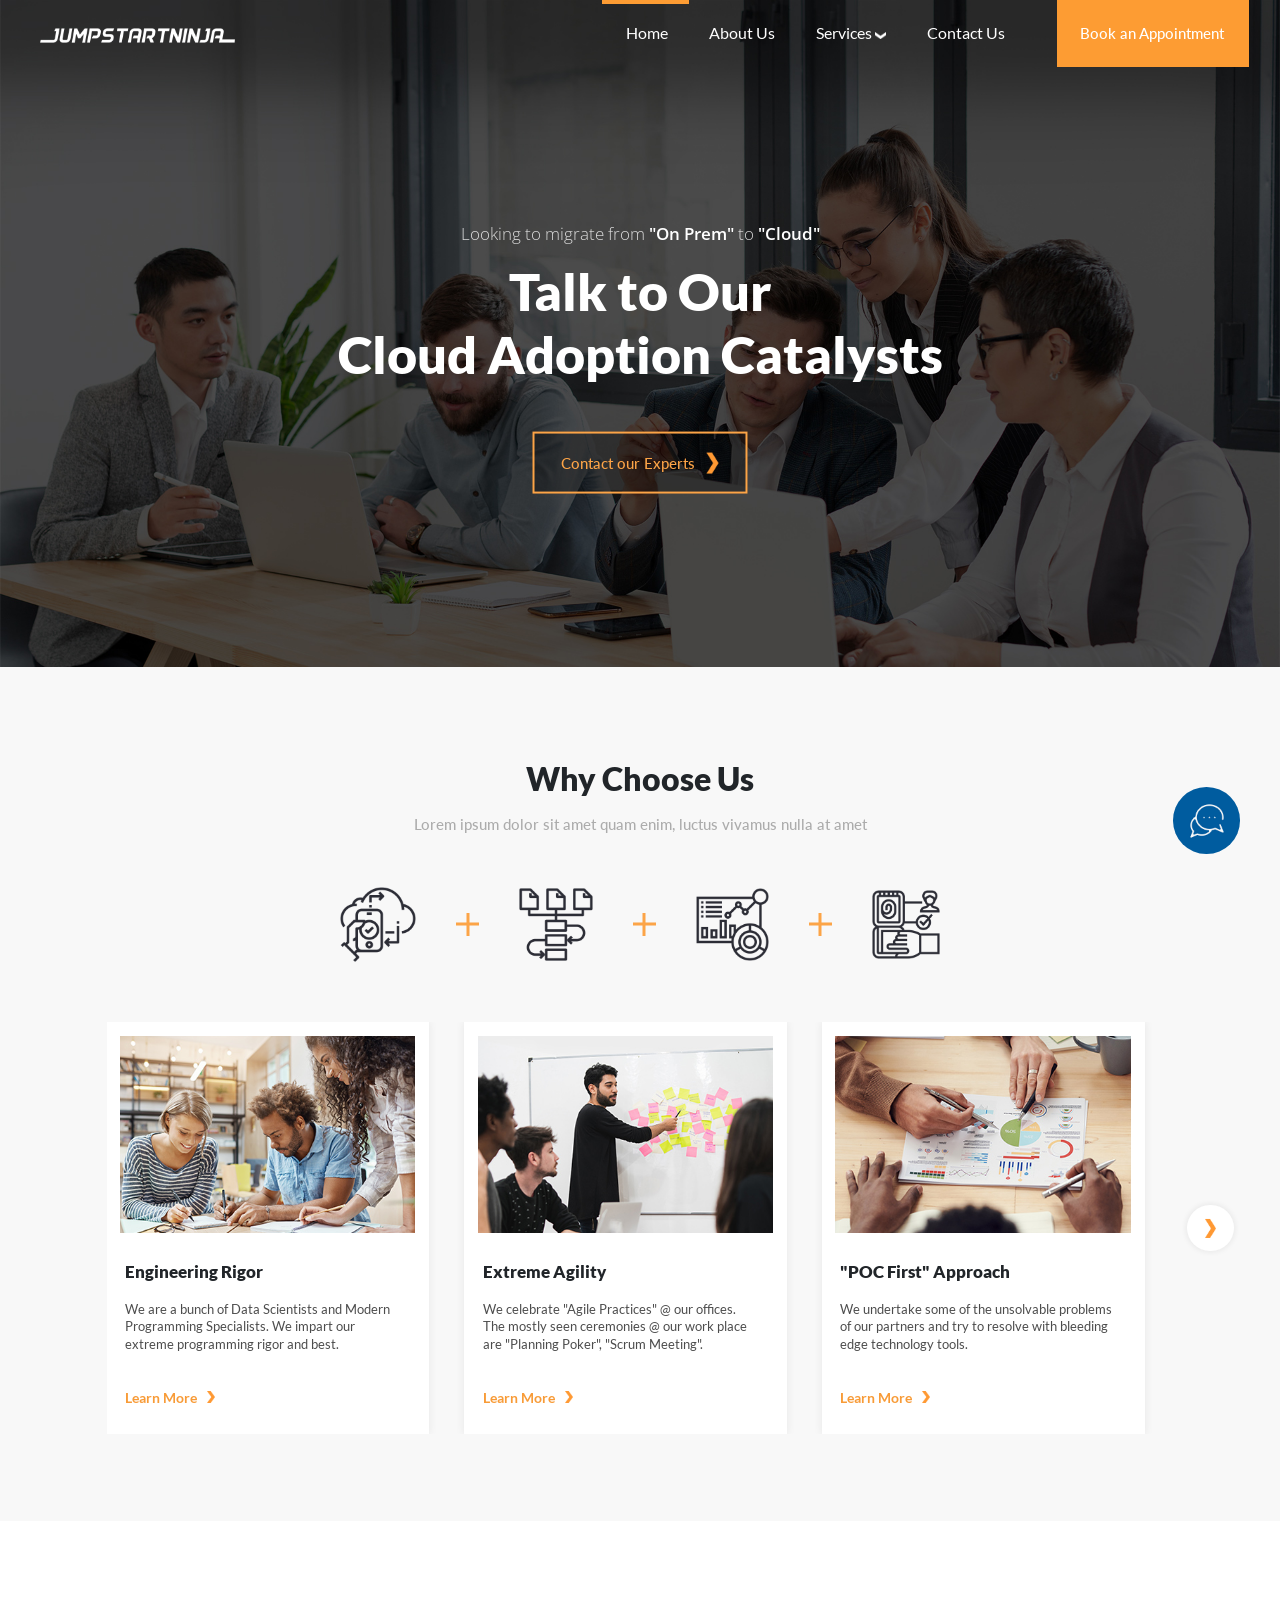
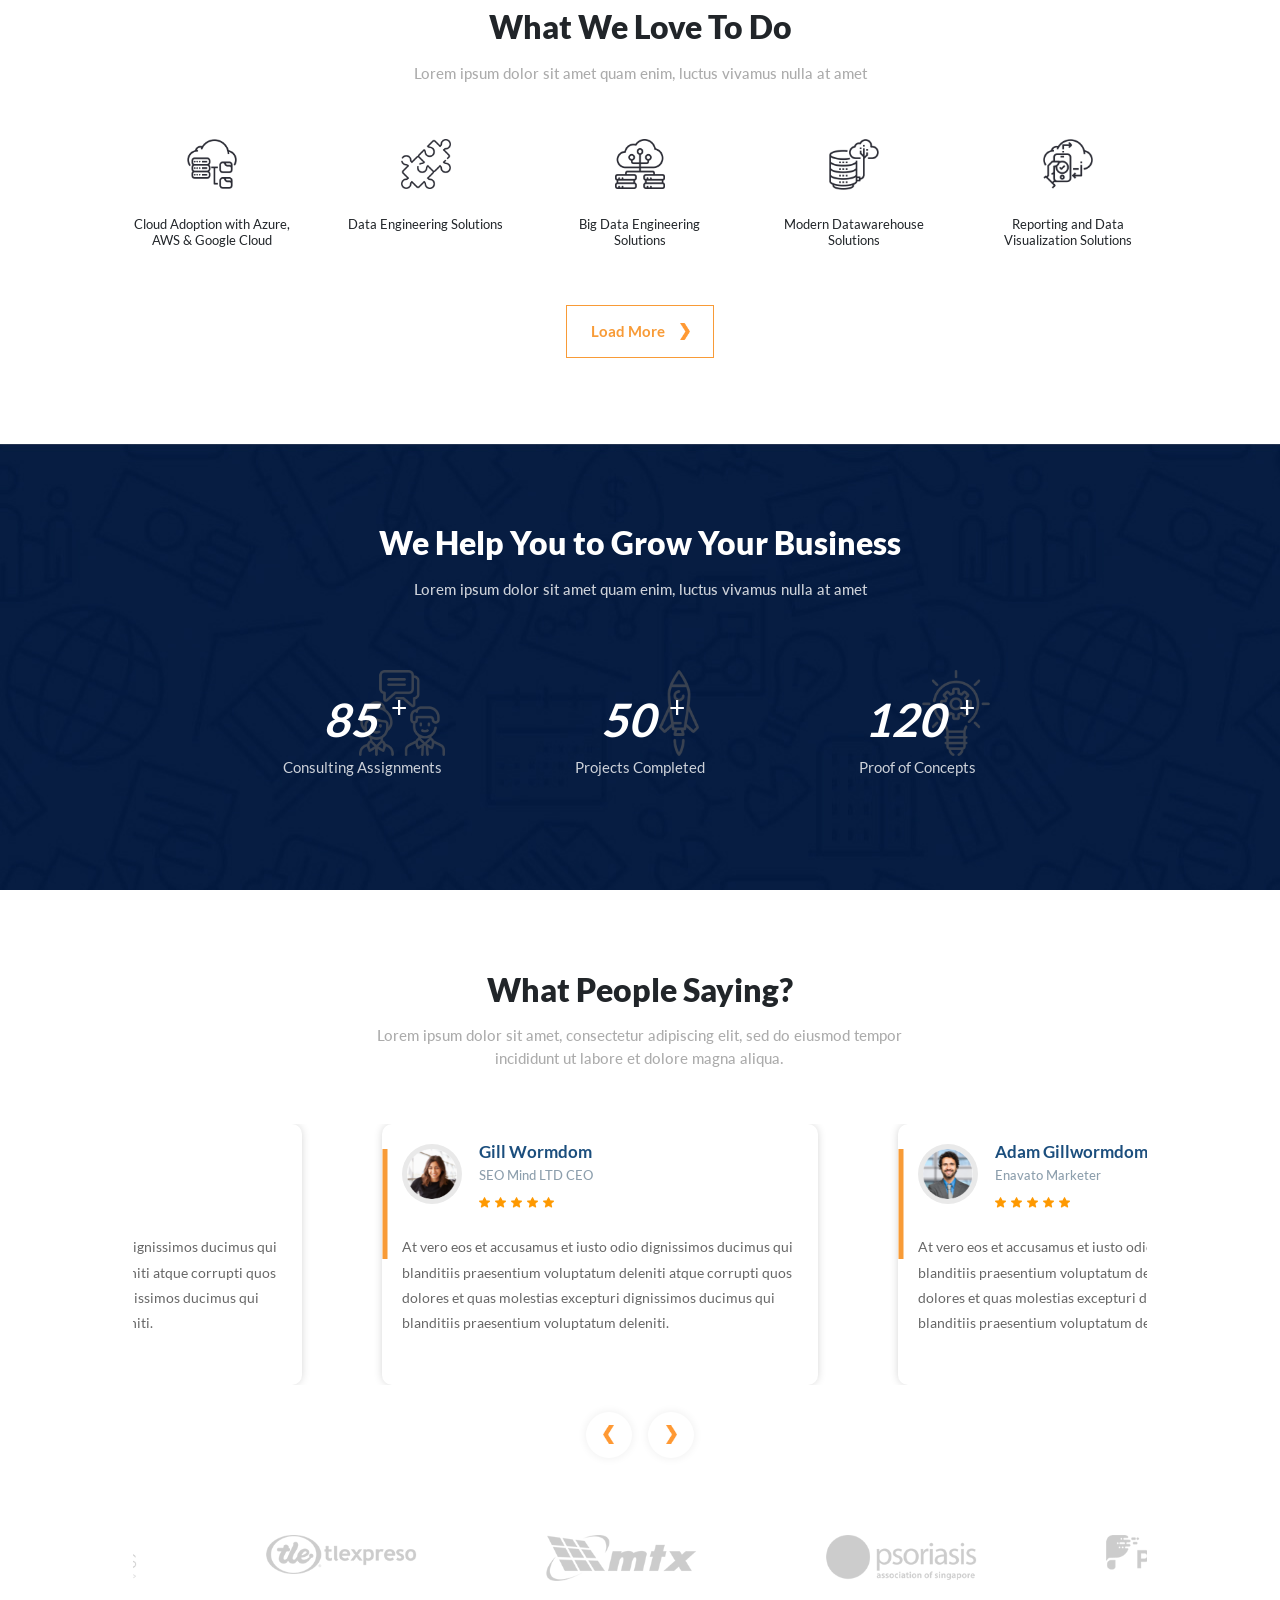
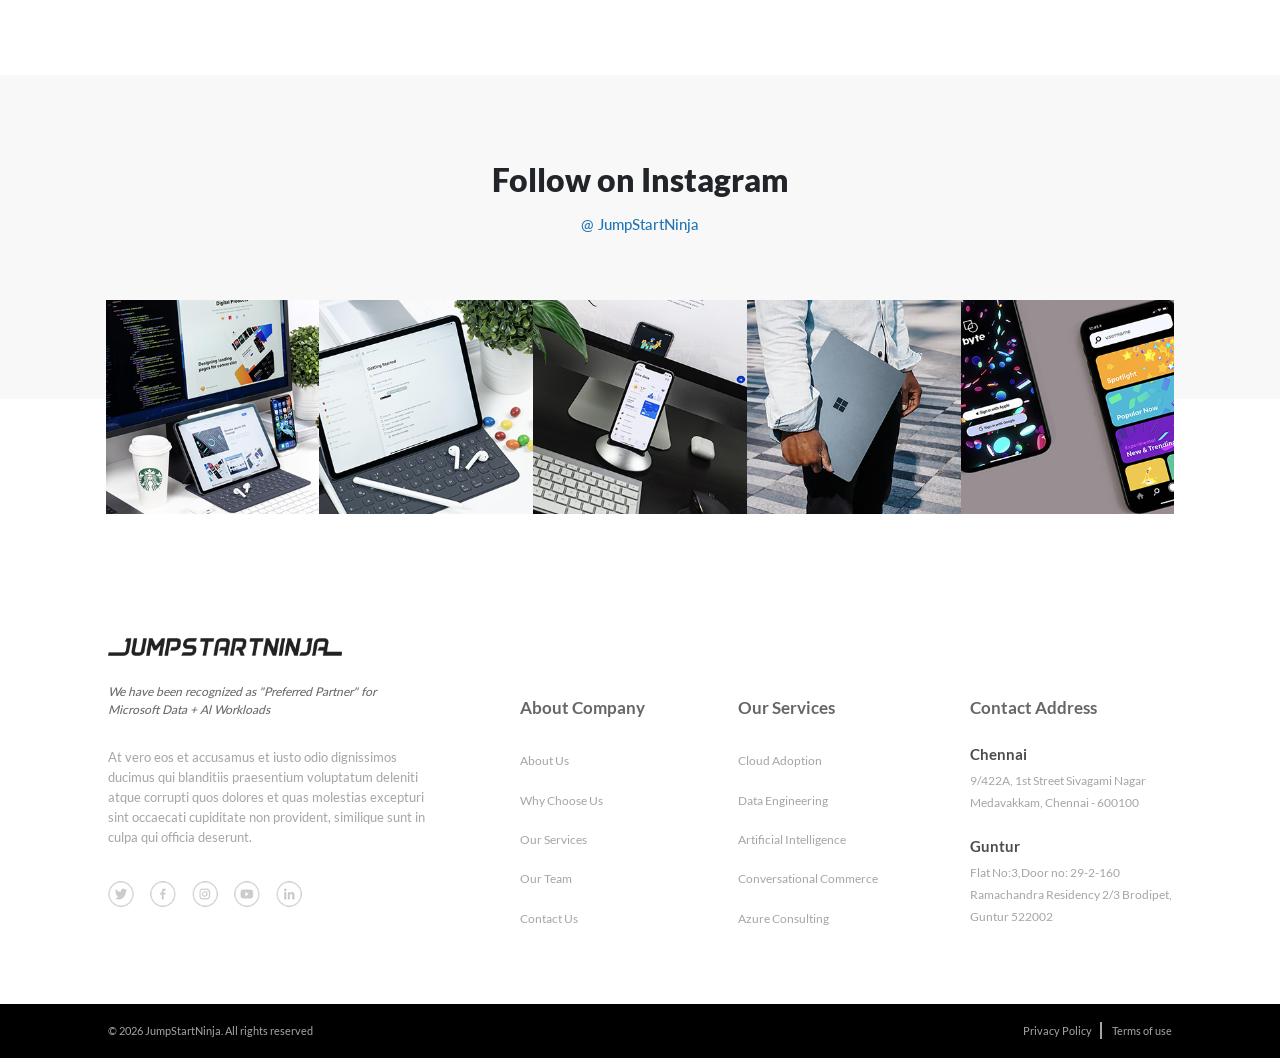
==== commit 2ee07bac: "added functions" ====
--- a/index.html
+++ b/index.html
@@ -49,7 +49,7 @@
         <a href="./contact.html" class="contact-btn">Contact our Experts <img src="./assets/images/global/orange_arrow_right.png" alt="orange_arrow_right"></a>
       </div>
     </section>
-    <section class="choose-us">
+    <section class="choose-us" id="why-choose-us">
       <h2>Why Choose Us</h2>
       <p class="choose-us-desc">Lorem ipsum dolor sit amet quam enim, luctus vivamus nulla at amet</p>
       <div class="choose-us-img-container">
@@ -331,11 +331,11 @@
         <div class="about">
           <h3 class="text-capitalize">about company</h3>
           <ul>
-            <li><a href="#" class="text-capitalize">about us</a></li>
-            <li><a href="#" class="text-capitalize">why choose us</a></li>
-            <li><a href="#" class="text-capitalize">our services</a></li>
-            <li><a href="#" class="text-capitalize">our team</a></li>
-            <li><a href="#" class="text-capitalize">contact us</a></li>
+            <li><a href="./about.html#our-team" class="text-capitalize">about us</a></li>
+            <li><a href="#why-choose-us" class="text-capitalize">why choose us</a></li>
+            <li><a href="./services.html" class="text-capitalize">our services</a></li>
+            <li><a href="./about.html#our-team" class="text-capitalize">our team</a></li>
+            <li><a href="./contact.html" class="text-capitalize">contact us</a></li>
           </ul>
         </div>
         <div class="our-services">
@@ -375,8 +375,10 @@
     <div class="chat-btn-container">
       <button class="chat-btn"><img src="./assets/images/global/chat.png" alt="chat"></button>
     </div>
+    <script src="./assets/js/blogs.js"></script>
     <script src="./assets/js/global.js"></script>
     <script src="./assets/js/script.js"></script>
+    
   </footer>
 </body>
 </html>
--- a/assets/css/style.css
+++ b/assets/css/style.css
@@ -185,6 +185,18 @@
 .home-header.scrolled .menu-btn img {
   filter: invert(0);
 }
+.home-header.media-header .header-actions nav ul li .nav-link.active {
+  color: #fd9c33;
+}
+.home-header.media-header .header-actions nav ul li .nav-link.active .dropdown-arrow {
+  filter: brightness(0) saturate(100%) invert(62%) sepia(78%) saturate(748%) hue-rotate(347deg) brightness(101%) contrast(101%);
+}
+.home-header.media-header.scrolled .header-actions nav ul li .nav-link.active {
+  color: #fd9c33;
+}
+.home-header.media-header.scrolled .header-actions nav ul li .nav-link.active .dropdown-arrow {
+  filter: brightness(0) saturate(100%) invert(62%) sepia(78%) saturate(748%) hue-rotate(347deg) brightness(101%) contrast(101%);
+}
 .home-header.media-detail-header {
   position: sticky;
   background-color: white;
@@ -201,6 +213,9 @@
 .home-header.media-detail-header .header-actions nav ul li .nav-link.active {
   color: #fca447;
 }
+.home-header.media-detail-header .header-actions nav ul li .nav-link.active .dropdown-arrow {
+  filter: brightness(0) saturate(100%) invert(62%) sepia(78%) saturate(748%) hue-rotate(347deg) brightness(101%) contrast(101%);
+}
 .home-header.media-detail-header .header-actions .book-btn {
   transition: all 0.3s ease-in;
   color: white;
@@ -224,6 +239,12 @@
 }
 .home-header.media-detail-header.scrolled .header-actions nav ul li .nav-link .dropdown-arrow {
   filter: invert(1);
+}
+.home-header.media-detail-header.scrolled .header-actions nav ul li .nav-link.active {
+  color: #fd9c33;
+}
+.home-header.media-detail-header.scrolled .header-actions nav ul li .nav-link.active .dropdown-arrow {
+  filter: brightness(0) saturate(100%) invert(62%) sepia(78%) saturate(748%) hue-rotate(347deg) brightness(101%) contrast(101%);
 }
 .home-header.media-detail-header.scrolled .header-actions .book-btn {
   transition: all 0.3s ease-in;
@@ -2513,6 +2534,7 @@
 }
 .product-wrapper .screenshot .slider-outer-wrapper .slider-inner-wrapper .slider-outer-container .slider-inner-container .slider .img-wrapper img {
   width: clamp(290px, 28.23vw, 542px);
+  height: clamp(100px, 17.81vw, 342px);
 }
 .product-wrapper .screenshot .slider-outer-wrapper .slider-inner-wrapper .slider-outer-container .slider-inner-container .slider.active {
   position: relative;
@@ -2523,6 +2545,7 @@
   border-top-right-radius: 20px;
   border-top-left-radius: 20px;
   background-color: #f7f7f9;
+  transition: 1s ease-in background-color;
 }
 .product-wrapper .screenshot .slider-outer-wrapper .slider-inner-wrapper .slider-outer-container .slider-inner-container .slider.active .img-wrapper img {
   border: 1px solid rgba(0, 0, 0, 0.2);
@@ -2538,6 +2561,16 @@
   z-index: 4;
   background: radial-gradient(ellipse at center, rgba(0, 0, 0, 0.3), rgba(0, 0, 0, 0) 70%);
   filter: blur(4px);
+}
+.product-wrapper .screenshot .slider-outer-wrapper .slider-inner-wrapper .slider-outer-container .slider-inner-container.mobile .slider {
+  width: 24%;
+  margin: 0 clamp(15px, 2.2vw, 2.2vw);
+}
+.product-wrapper .screenshot .slider-outer-wrapper .slider-inner-wrapper .slider-outer-container .slider-inner-container.mobile .slider .img-wrapper {
+  width: 100%;
+}
+.product-wrapper .screenshot .slider-outer-wrapper .slider-inner-wrapper .slider-outer-container .slider-inner-container.mobile .slider .img-wrapper img {
+  width: 100%;
 }
 .product-wrapper .screenshot .slider-outer-wrapper .slider-inner-wrapper .slider-indicator-container {
   position: absolute;
@@ -2787,12 +2820,24 @@
   }
   .product-wrapper .screenshot .slider-outer-wrapper .slider-inner-wrapper .slider-outer-container .slider-inner-container .slider .img-wrapper img {
     width: 301px;
+    height: 180px;
   }
   .product-wrapper .screenshot .slider-outer-wrapper .slider-inner-wrapper .slider-outer-container .slider-inner-container .slider.active .img-wrapper {
     width: 100%;
   }
   .product-wrapper .screenshot .slider-outer-wrapper .slider-inner-wrapper .slider-outer-container .slider-inner-container .slider.active .img-wrapper img {
     width: 360px;
+    height: 220px;
+  }
+  .product-wrapper .screenshot .slider-outer-wrapper .slider-inner-wrapper .slider-outer-container .slider-inner-container.mobile .slider {
+    width: 30%;
+  }
+  .product-wrapper .screenshot .slider-outer-wrapper .slider-inner-wrapper .slider-outer-container .slider-inner-container.mobile .slider .img-wrapper {
+    width: 100%;
+  }
+  .product-wrapper .screenshot .slider-outer-wrapper .slider-inner-wrapper .slider-outer-container .slider-inner-container.mobile .slider .img-wrapper img {
+    width: 100%;
+    height: 220px;
   }
   .product-wrapper .screenshot .slider-outer-wrapper .try-btn-container .try-btn img {
     width: 8px;
@@ -2880,21 +2925,69 @@
     width: 100%;
     aspect-ratio: 16/9;
   }
+  .product-wrapper .screenshot .slider-outer-wrapper .slider-inner-wrapper .slider-outer-container .slider-inner-container .slider .img-wrapper img {
+    height: 100%;
+  }
   .product-wrapper .screenshot .slider-outer-wrapper .slider-inner-wrapper .slider-outer-container .slider-inner-container .slider .img-wrapper img.screenshot3-img {
     width: 100%;
+    height: 100%;
   }
   .product-wrapper .screenshot .slider-outer-wrapper .slider-inner-wrapper .slider-outer-container .slider-inner-container .slider .img-wrapper img.screenshot2-img {
     width: 100%;
     width: 100%;
     height: 100%;
-    object-fit: cover;
     margin: 0;
   }
-  .product-wrapper .screenshot .slider-outer-wrapper .slider-inner-wrapper .slider-outer-container .slider-inner-container .slider .img-wrapper.active {
-    width: 100%;
-  }
-  .product-wrapper .screenshot .slider-outer-wrapper .slider-inner-wrapper .slider-outer-container .slider-inner-container .slider .img-wrapper.active .img-wrapper {
-    width: 100%;
+  .product-wrapper .screenshot .slider-outer-wrapper .slider-inner-wrapper .slider-outer-container .slider-inner-container .slider .img-wrapper img.screenshot2-img.screenshot1-img {
+    width: 100%;
+    height: 100%;
+  }
+  .product-wrapper .screenshot .slider-outer-wrapper .slider-inner-wrapper .slider-outer-container .slider-inner-container .slider.active {
+    width: 100%;
+  }
+  .product-wrapper .screenshot .slider-outer-wrapper .slider-inner-wrapper .slider-outer-container .slider-inner-container .slider.active .img-wrapper {
+    width: 100%;
+  }
+  .product-wrapper .screenshot .slider-outer-wrapper .slider-inner-wrapper .slider-outer-container .slider-inner-container .slider.active .img-wrapper img {
+    width: 100%;
+    height: 100%;
+  }
+  .product-wrapper .screenshot .slider-outer-wrapper .slider-inner-wrapper .slider-outer-container .slider-inner-container.mobile .slider {
+    width: 50%;
+    height: 100%;
+    margin: 0;
+  }
+  .product-wrapper .screenshot .slider-outer-wrapper .slider-inner-wrapper .slider-outer-container .slider-inner-container.mobile .slider .img-wrapper {
+    width: 100%;
+    aspect-ratio: 14/16;
+    padding: 20px;
+  }
+  .product-wrapper .screenshot .slider-outer-wrapper .slider-inner-wrapper .slider-outer-container .slider-inner-container.mobile .slider .img-wrapper img {
+    height: 100%;
+  }
+  .product-wrapper .screenshot .slider-outer-wrapper .slider-inner-wrapper .slider-outer-container .slider-inner-container.mobile .slider .img-wrapper img.screenshot3-img {
+    width: 100%;
+    height: 100%;
+  }
+  .product-wrapper .screenshot .slider-outer-wrapper .slider-inner-wrapper .slider-outer-container .slider-inner-container.mobile .slider .img-wrapper img.screenshot2-img {
+    width: 100%;
+    width: 100%;
+    height: 100%;
+    margin: 0;
+  }
+  .product-wrapper .screenshot .slider-outer-wrapper .slider-inner-wrapper .slider-outer-container .slider-inner-container.mobile .slider .img-wrapper img.screenshot2-img.screenshot1-img {
+    width: 100%;
+    height: 100%;
+  }
+  .product-wrapper .screenshot .slider-outer-wrapper .slider-inner-wrapper .slider-outer-container .slider-inner-container.mobile .slider.active {
+    width: 50%;
+  }
+  .product-wrapper .screenshot .slider-outer-wrapper .slider-inner-wrapper .slider-outer-container .slider-inner-container.mobile .slider.active .img-wrapper {
+    width: 100%;
+  }
+  .product-wrapper .screenshot .slider-outer-wrapper .slider-inner-wrapper .slider-outer-container .slider-inner-container.mobile .slider.active .img-wrapper img {
+    width: 100%;
+    height: 100%;
   }
   .product-wrapper .people-say.product .testimonial-slider-wrapper .testimonial-slider-container {
     padding: 1px 0.5px;
@@ -3007,6 +3100,65 @@
   }
   .product-wrapper .screenshot .header-wrapper h2 {
     font-size: 22px;
+  }
+  .product-wrapper .screenshot .slider-outer-wrapper .try-btn-container .try-btn {
+    border-width: 1px;
+  }
+  .product-wrapper .screenshot .slider-outer-wrapper .slider-inner-wrapper .slider-indicator-container {
+    position: relative;
+    top: unset;
+    transform: unset;
+    display: flex;
+    justify-content: center;
+    gap: 20px;
+    margin-top: 25px;
+  }
+  .product-wrapper .screenshot .slider-outer-wrapper .slider-inner-wrapper .slider-indicator-container button {
+    position: relative;
+  }
+  .product-wrapper .screenshot .slider-outer-wrapper .slider-inner-wrapper .slider-outer-container {
+    width: 88.6%;
+  }
+  .product-wrapper .screenshot .slider-outer-wrapper .slider-inner-wrapper .slider-outer-container .slider-inner-container .slider .img-wrapper {
+    width: 100%;
+    aspect-ratio: 16/12;
+  }
+  .product-wrapper .screenshot .slider-outer-wrapper .slider-inner-wrapper .slider-outer-container .slider-inner-container.mobile .slider {
+    width: 70%;
+    height: 100%;
+    margin: 0;
+  }
+  .product-wrapper .screenshot .slider-outer-wrapper .slider-inner-wrapper .slider-outer-container .slider-inner-container.mobile .slider .img-wrapper {
+    width: 100%;
+    aspect-ratio: 14/16;
+    padding: 20px;
+  }
+  .product-wrapper .screenshot .slider-outer-wrapper .slider-inner-wrapper .slider-outer-container .slider-inner-container.mobile .slider .img-wrapper img {
+    height: 100%;
+  }
+  .product-wrapper .screenshot .slider-outer-wrapper .slider-inner-wrapper .slider-outer-container .slider-inner-container.mobile .slider .img-wrapper img.screenshot3-img {
+    width: 100%;
+    height: 100%;
+  }
+  .product-wrapper .screenshot .slider-outer-wrapper .slider-inner-wrapper .slider-outer-container .slider-inner-container.mobile .slider .img-wrapper img.screenshot2-img {
+    width: 100%;
+    width: 100%;
+    height: 100%;
+    margin: 0;
+  }
+  .product-wrapper .screenshot .slider-outer-wrapper .slider-inner-wrapper .slider-outer-container .slider-inner-container.mobile .slider .img-wrapper img.screenshot2-img.screenshot1-img {
+    width: 100%;
+    height: 100%;
+  }
+  .product-wrapper .screenshot .slider-outer-wrapper .slider-inner-wrapper .slider-outer-container .slider-inner-container.mobile .slider.active {
+    width: 70%;
+  }
+  .product-wrapper .screenshot .slider-outer-wrapper .slider-inner-wrapper .slider-outer-container .slider-inner-container.mobile .slider.active .img-wrapper {
+    width: 100%;
+  }
+  .product-wrapper .screenshot .slider-outer-wrapper .slider-inner-wrapper .slider-outer-container .slider-inner-container.mobile .slider.active .img-wrapper img {
+    width: 100%;
+    height: 100%;
   }
   .product-wrapper .question .header-wrapper h2 {
     font-size: 22px;
@@ -3088,9 +3240,15 @@
 .media-wrapper .blogs .blogs-card-wrapper .blogs-card-container .blogs-card .card-img-wrapper {
   margin-bottom: clamp(15px, 1.304vw, 1.304vw);
   width: 100%;
+  overflow: hidden;
 }
 .media-wrapper .blogs .blogs-card-wrapper .blogs-card-container .blogs-card .card-img-wrapper img {
   width: 100%;
+  cursor: pointer;
+  transition: transform 0.6s ease-in;
+}
+.media-wrapper .blogs .blogs-card-wrapper .blogs-card-container .blogs-card .card-img-wrapper:hover img {
+  transform: scale(1.2);
 }
 .media-wrapper .blogs .blogs-card-wrapper .blogs-card-container .blogs-card .content .card-title {
   font-size: clamp(20px, 1.9vw, 1.9vw);
@@ -3227,8 +3385,14 @@
 .media-detail-wrapper .hero-section {
   position: relative;
 }
-.media-detail-wrapper .hero-section .banner-img {
+.media-detail-wrapper .hero-section .banner-img-wrapper {
+  height: 33.542vw;
   width: 100%;
+}
+.media-detail-wrapper .hero-section .detail-banner-img {
+  width: 100%;
+  height: 100%;
+  object-fit: cover;
 }
 .media-detail-wrapper .detail-container .content {
   width: 83.3%;
@@ -3343,6 +3507,7 @@
 .media-detail-wrapper .detail-container .related-posts .post-card-container .post-card .img-wrapper {
   margin-bottom: clamp(20px, 1.8vw, 1.8vw);
   overflow: hidden;
+  cursor: pointer;
 }
 .media-detail-wrapper .detail-container .related-posts .post-card-container .post-card .img-wrapper img {
   width: 100%;
@@ -3425,9 +3590,8 @@
   }
 }
 @media screen and (max-width: 768px) {
-  .media-detail-wrapper .hero-section .banner-img {
+  .media-detail-wrapper .hero-section .banner-img-wrapper {
     height: 300px;
-    object-fit: cover;
   }
   .media-detail-wrapper .detail-container .content {
     transform: translateY(-8.8%);
@@ -3997,7 +4161,9 @@
   font-size: clamp(11px, 0.83vw, 0.83vw);
 }
 .service-wrapper .newsletter .content-container .form-wrapper .error.success {
+  bottom: calc(clamp(24px, 1.8vw, 1.8vw) * -1);
   color: rgb(5, 116, 55);
+  font-size: clamp(11px, 1.15vw, 1.15vw);
 }
 
 footer.service-footer .footer-content-wrapper {
@@ -4408,6 +4574,9 @@
 }
 @media screen and (max-width: 330px) {
   .service-wrapper .newsletter .content-container .form-wrapper .error {
+    font-size: 10.8px;
+  }
+  .service-wrapper .newsletter .content-container .form-wrapper .error.success {
     font-size: 10.8px;
   }
 }
@@ -4589,6 +4758,16 @@
 .contact-wrapper .question .content-wrapper .right-wrapper .contact-form .submit-btn:hover img {
   transform: translateX(3px);
 }
+.contact-wrapper .question .content-wrapper .right-wrapper .success-message {
+  color: rgb(5, 116, 55);
+  font-size: clamp(13px, 0.93vw, 0.93vw);
+  font-weight: 500;
+  visibility: hidden;
+  margin-top: clamp(10px, 1.05vw, 1.05vw);
+}
+.contact-wrapper .question .content-wrapper .right-wrapper .success-message.active {
+  visibility: visible;
+}
 
 footer.contact-footer .footer-content-wrapper {
   padding-top: 15px;
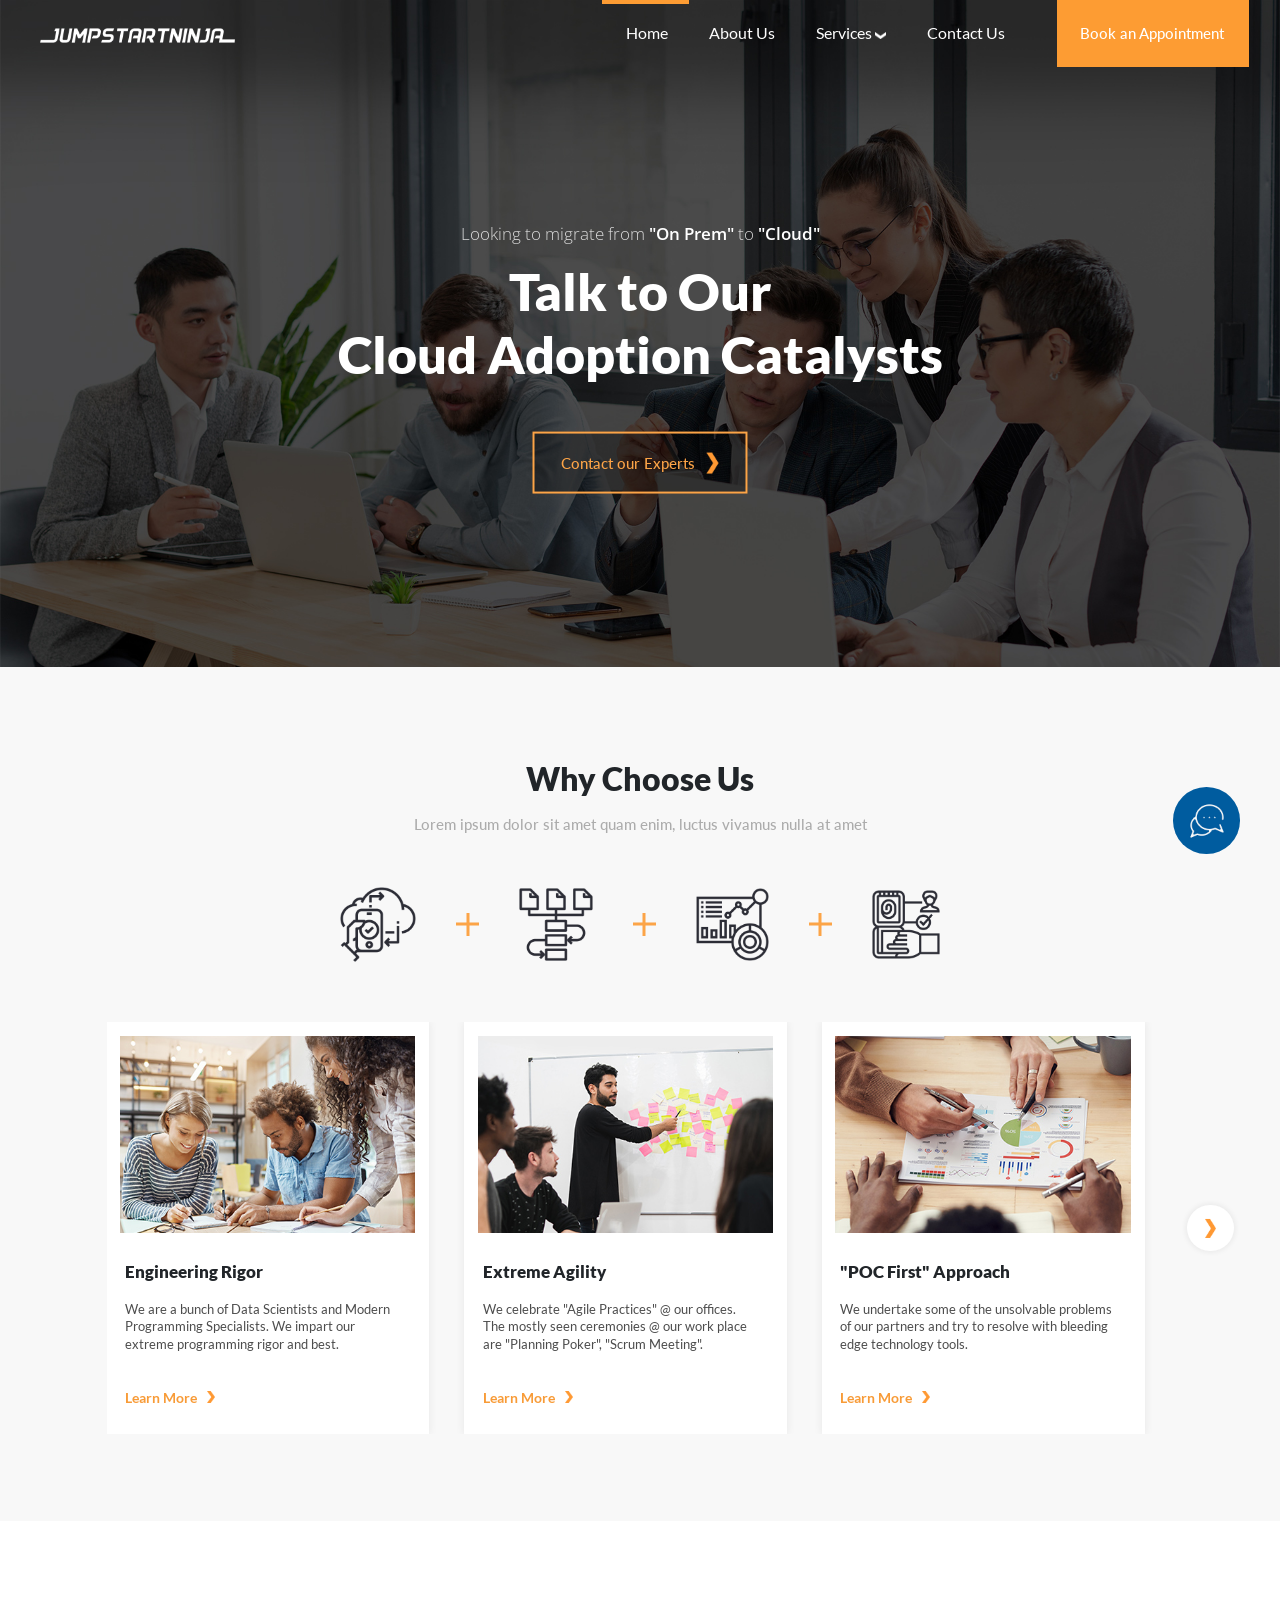
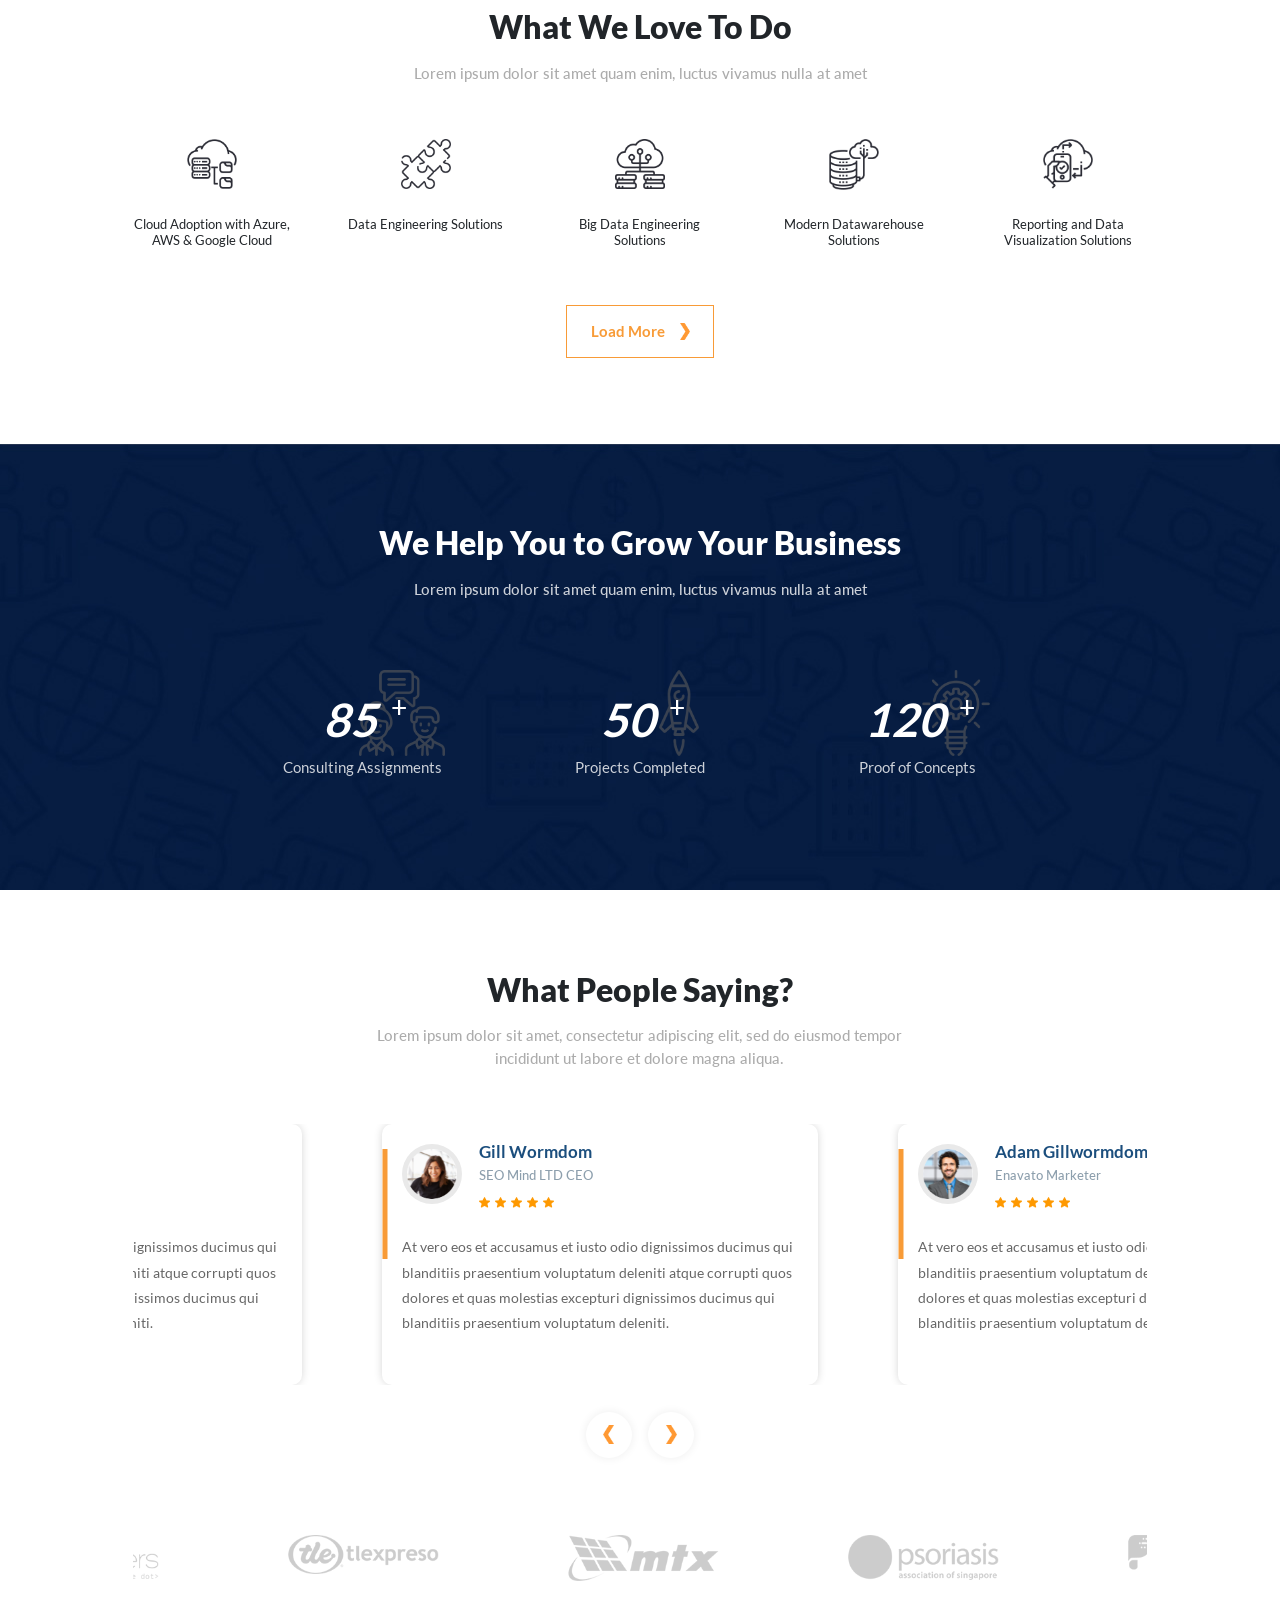
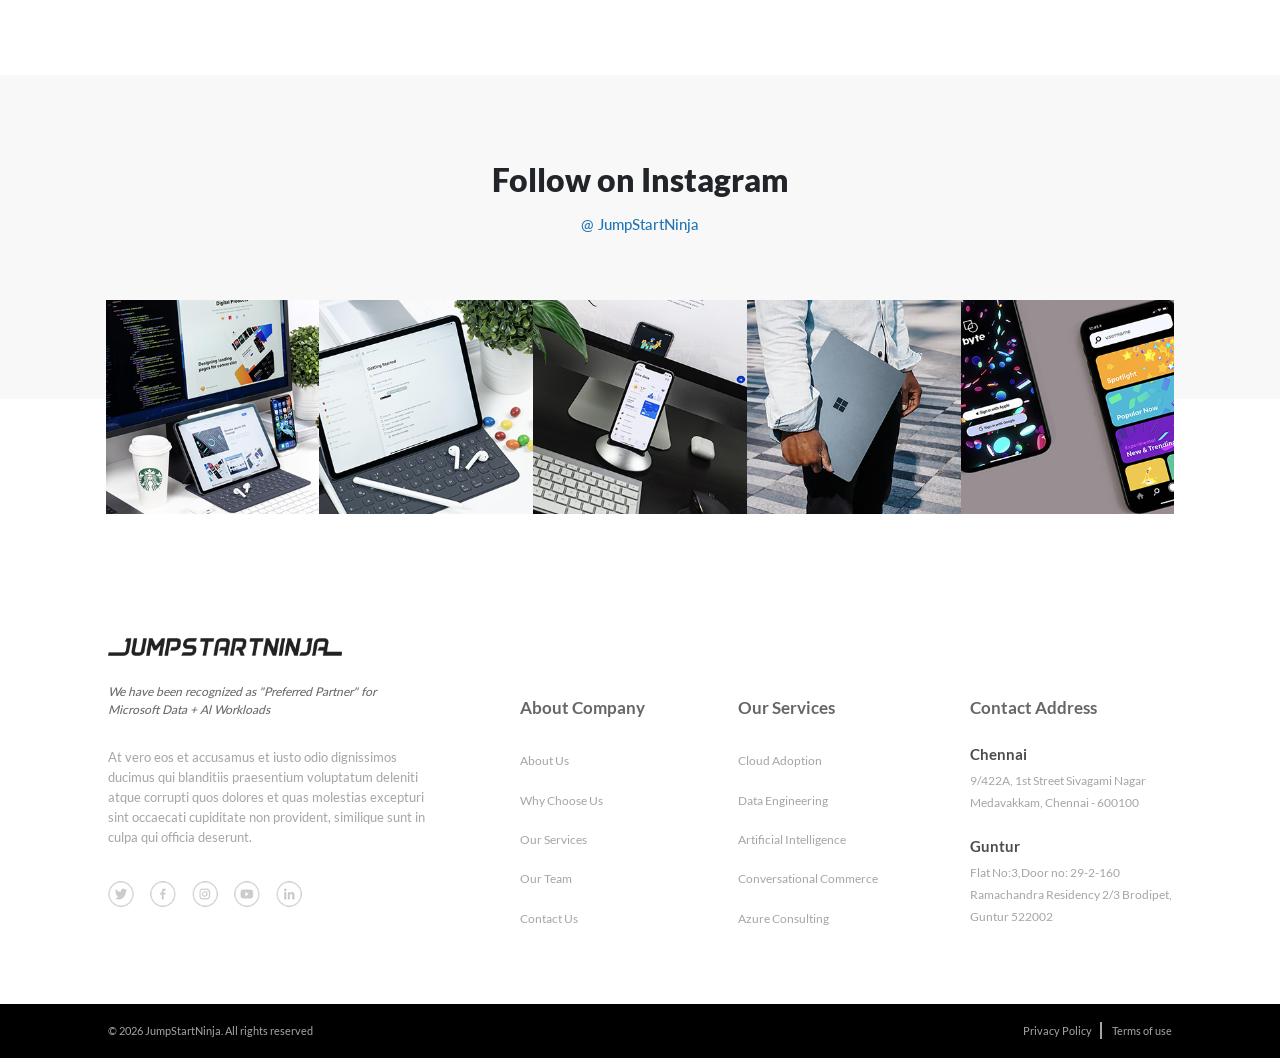
==== commit 12d3173b: "added func" ====
--- a/index.html
+++ b/index.html
@@ -6,6 +6,7 @@
     <title>JSN | Home</title>
     <link rel="stylesheet" href="./assets/css/style.css">
     <link rel="stylesheet" href="./assets/vendor/bootstrap/css/bootstrap.min.css">
+    <link rel="icon" href="./assets/images/global/favicon.png" type="image/x-icon">
 </head>
 <body>
   <header class="home-header">
--- a/assets/css/style.css
+++ b/assets/css/style.css
@@ -2546,6 +2546,19 @@
   border-top-left-radius: 20px;
   background-color: #f7f7f9;
   transition: 1s ease-in background-color;
+  position: relative;
+}
+.product-wrapper .screenshot .slider-outer-wrapper .slider-inner-wrapper .slider-outer-container .slider-inner-container .slider.active .img-wrapper::after {
+  content: "";
+  position: absolute;
+  bottom: -20px;
+  left: 50%;
+  transform: translateX(-50%);
+  width: 100%;
+  height: 20px;
+  background: #e4e4e4;
+  box-shadow: 0px 0px 8px 1px rgba(0, 0, 0, 0.06);
+  clip-path: polygon(3% 0, 97% 0, 100% 20%, 0 21%);
 }
 .product-wrapper .screenshot .slider-outer-wrapper .slider-inner-wrapper .slider-outer-container .slider-inner-container .slider.active .img-wrapper img {
   border: 1px solid rgba(0, 0, 0, 0.2);
@@ -2554,12 +2567,13 @@
 .product-wrapper .screenshot .slider-outer-wrapper .slider-inner-wrapper .slider-outer-container .slider-inner-container .slider.active::after {
   content: "";
   position: absolute;
+  bottom: 5px;
   left: 50%;
   transform: translateX(-50%);
-  width: 140%;
-  height: 20px;
+  width: 105%;
+  height: 5px;
   z-index: 4;
-  background: radial-gradient(ellipse at center, rgba(0, 0, 0, 0.3), rgba(0, 0, 0, 0) 70%);
+  background: linear-gradient(to bottom, rgba(0, 0, 0, 0.3), rgba(0, 0, 0, 0));
   filter: blur(4px);
 }
 .product-wrapper .screenshot .slider-outer-wrapper .slider-inner-wrapper .slider-outer-container .slider-inner-container.mobile .slider {
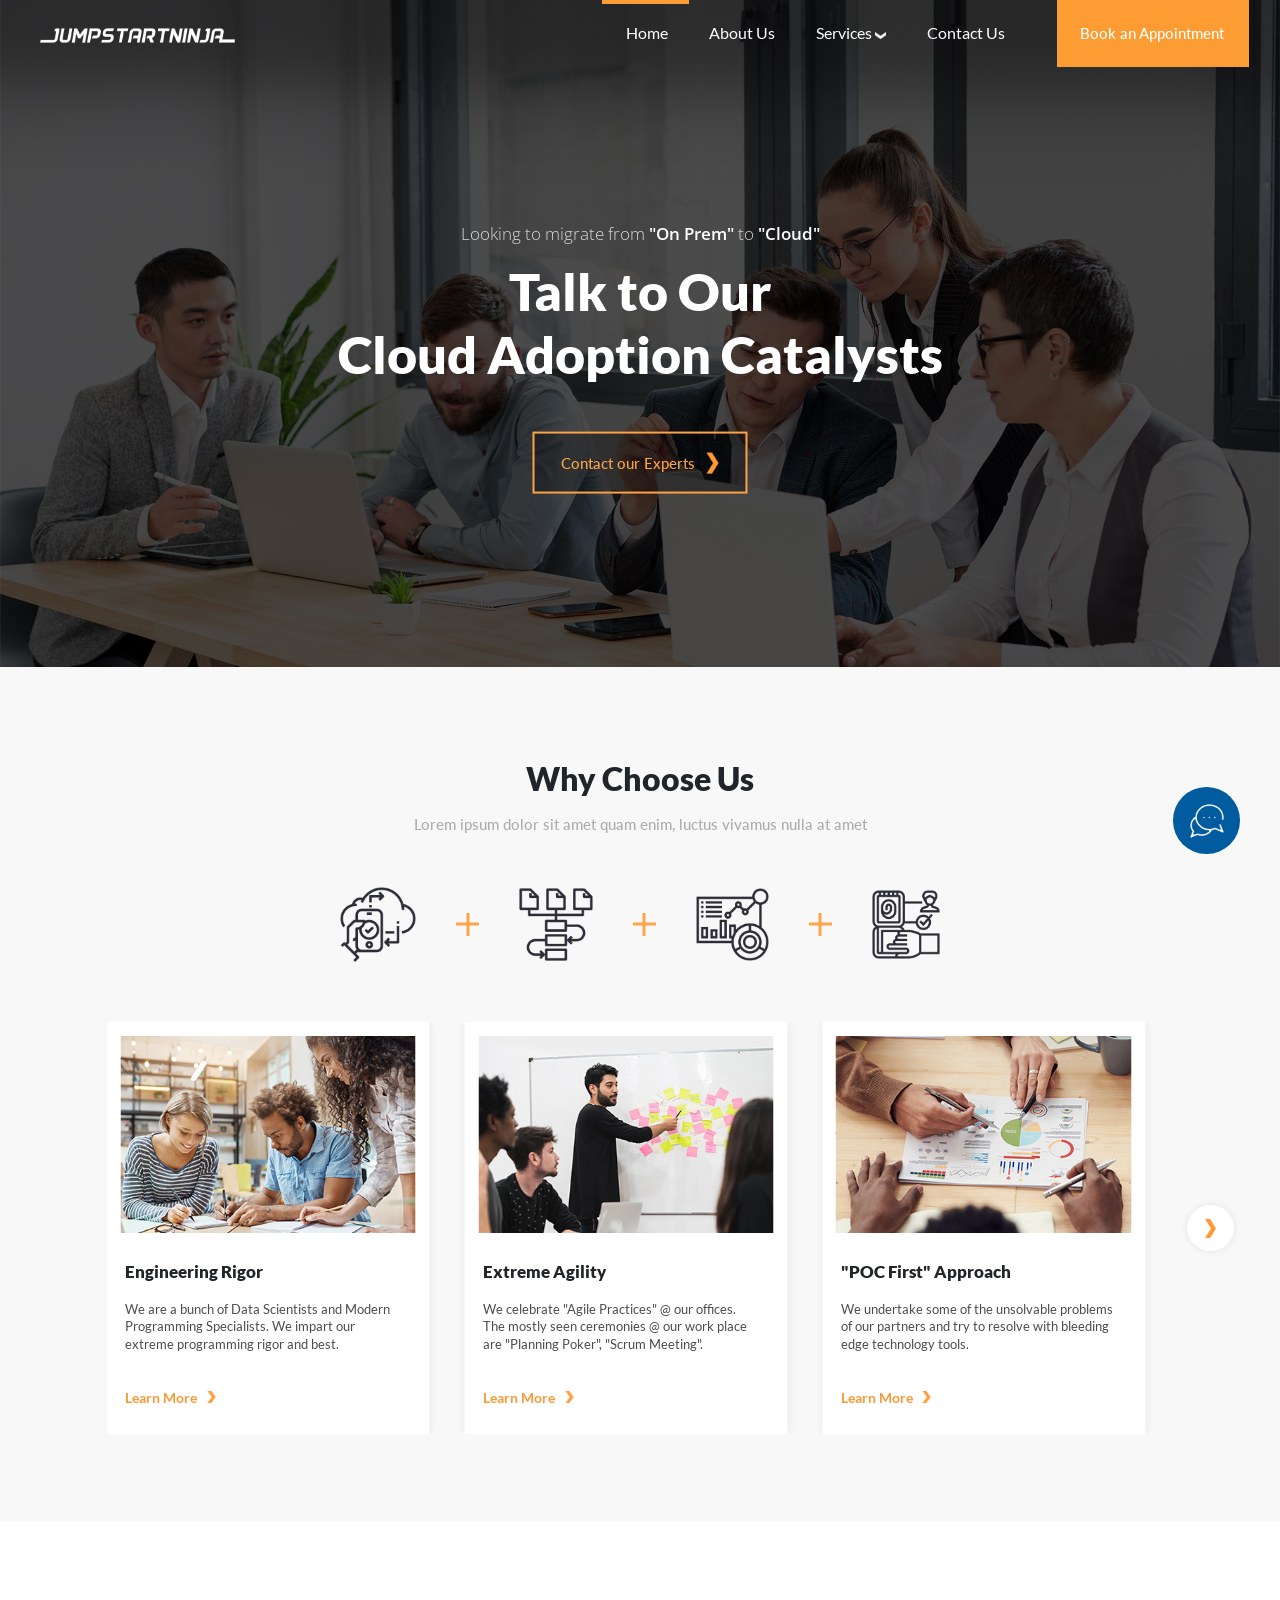
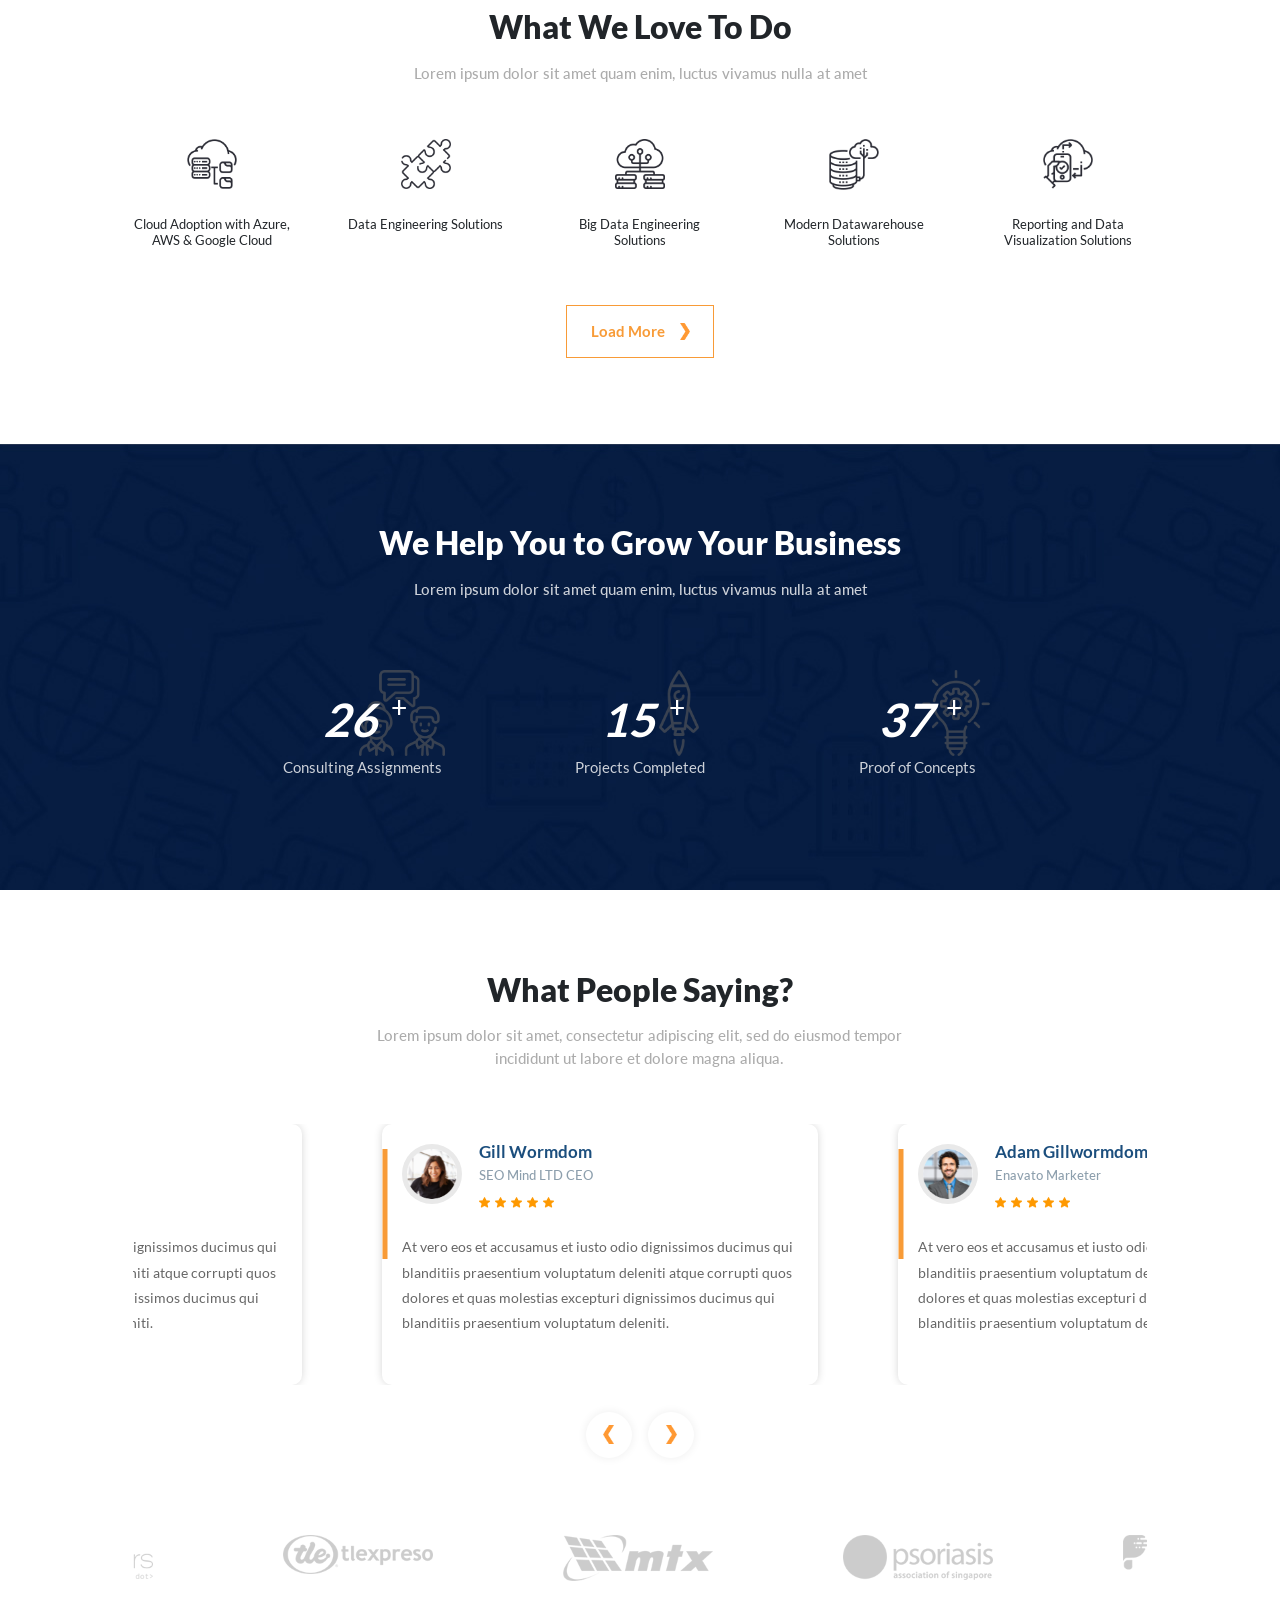
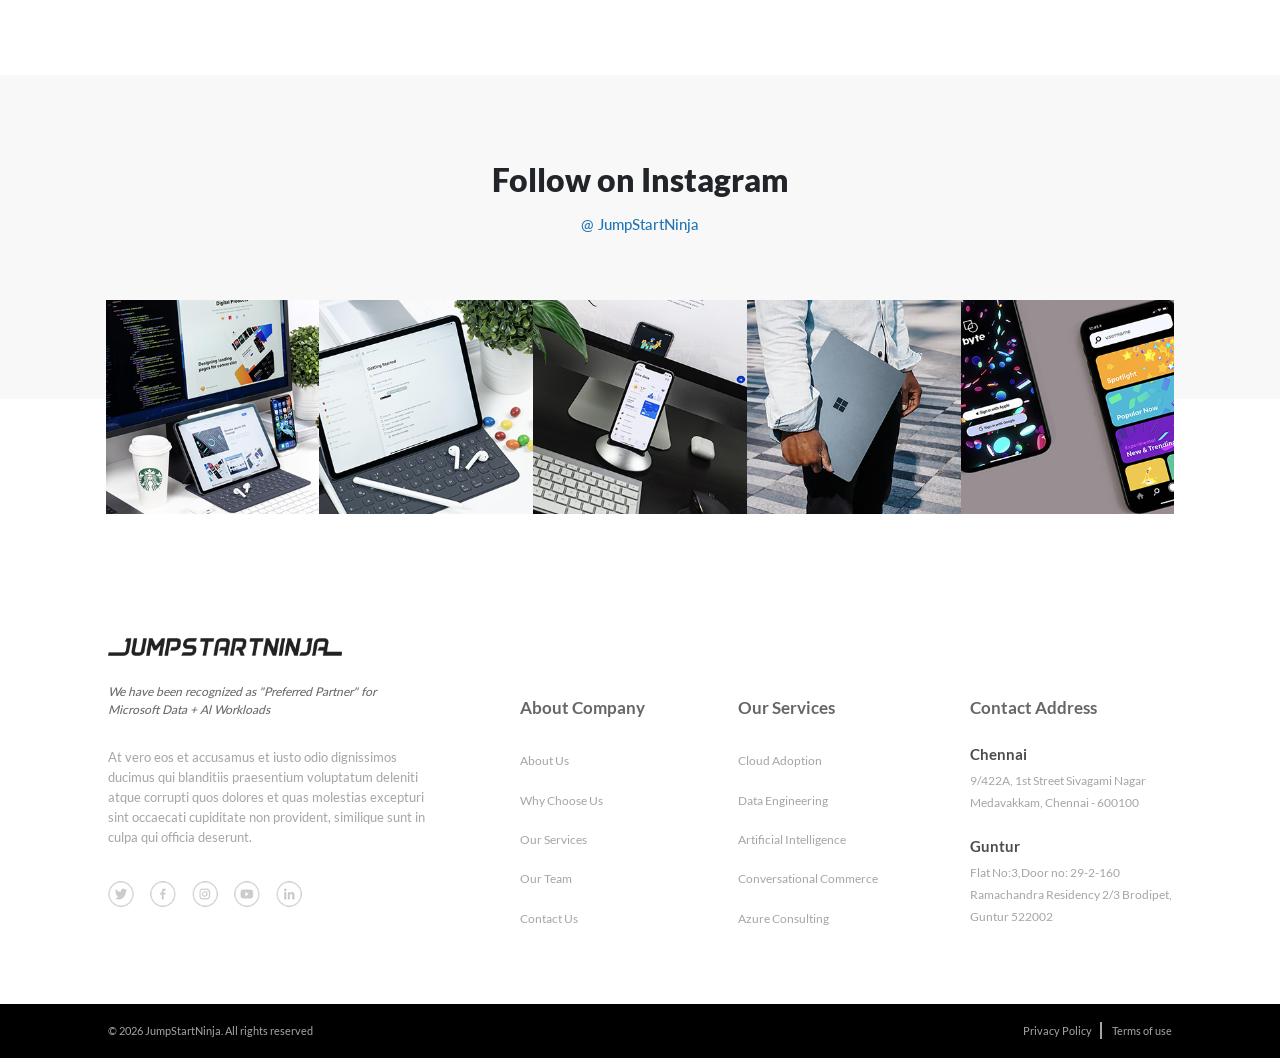
==== commit 91148cbc: "added counter animations" ====
--- a/index.html
+++ b/index.html
@@ -161,14 +161,14 @@
         <div class="detail-container">
           <img src="./assets/images/home/conversation.png" alt="conversation">
           <div class="text-wrapper">
-            <p class="count">85 <sup>+</sup></p>
+            <p class="count" data-count=85>85 <sup>+</sup></p>
             <p class="text">Consulting Assignments</p>
           </div>
         </div>
         <div class="detail-container">
           <img src="./assets/images/home/rocket.png" alt="rocket">
           <div class="text-wrapper">
-            <p class="count">50 <sup>+</sup></p>
+            <p class="count" data-count=50>50 <sup>+</sup></p>
             <p class="text">Projects Completed</p>
           </div>  
            
@@ -176,7 +176,7 @@
         <div class="detail-container">
           <img src="./assets/images/home/idea.png" alt="idea">
           <div class="text-wrapper">
-            <p class="count">120 <sup>+</sup></p>
+            <p class="count" data-count=120>120 <sup>+</sup></p>
             <p class="text">Proof of Concepts</p>
           </div>
           
--- a/assets/css/style.css
+++ b/assets/css/style.css
@@ -10,7 +10,6 @@
 
 body.not-active {
   overflow-y: hidden;
-  padding-right: var(--scrollbar-width);
 }
 
 a {
@@ -820,7 +819,7 @@
   }
 }
 .people-say {
-  padding: clamp(25px, 6.3%, 6.3%) clamp(20px, 10.4%, 10.4%) clamp(25px, 7.4%, 7.4%);
+  padding: clamp(35px, 6.3%, 6.3%) clamp(20px, 10.4%, 10.4%) clamp(35px, 7.4%, 7.4%);
 }
 .people-say h2 {
   font-family: "Lato", sans-serif !important;
@@ -1013,10 +1012,13 @@
 }
 @media screen and (max-width: 600px) {
   .people-say {
-    padding-inline: clamp(20px, 5%, 5%);
+    padding: clamp(35px, 6.3%, 6.3%) 20px clamp(35px, 7.4%, 7.4%);
   }
   .people-say .people-say-desc {
     width: 100%;
+  }
+  .people-say .client-wrapper .client-container {
+    gap: 25px;
   }
 }
 @media screen and (max-width: 480px) {
@@ -1503,9 +1505,6 @@
   .home-wrapper .help-you {
     padding: clamp(25px, 6.3%, 6.3%) clamp(20px, 6%, 6%) clamp(25px, 7.4%, 7.4%);
   }
-  .home-wrapper .people-say {
-    padding: clamp(25px, 6.3%, 6.3%) 20px clamp(25px, 7.4%, 7.4%);
-  }
 }
 @media screen and (max-width: 480px) {
   .home-wrapper .hero-section .banner-img {
@@ -2528,6 +2527,7 @@
   padding-bottom: 20px;
   flex: 0 0 auto;
   margin: 0 clamp(15px, 1.57vw, 1.57vw);
+  padding-top: 3px;
 }
 .product-wrapper .screenshot .slider-outer-wrapper .slider-inner-wrapper .slider-outer-container .slider-inner-container .slider .img-wrapper {
   padding: clamp(16px, 1.304vw, 1.304vw);
@@ -2538,7 +2538,6 @@
 }
 .product-wrapper .screenshot .slider-outer-wrapper .slider-inner-wrapper .slider-outer-container .slider-inner-container .slider.active {
   position: relative;
-  transform: scale(1);
   z-index: 2;
 }
 .product-wrapper .screenshot .slider-outer-wrapper .slider-inner-wrapper .slider-outer-container .slider-inner-container .slider.active .img-wrapper {
@@ -2551,12 +2550,14 @@
 .product-wrapper .screenshot .slider-outer-wrapper .slider-inner-wrapper .slider-outer-container .slider-inner-container .slider.active .img-wrapper::after {
   content: "";
   position: absolute;
-  bottom: -20px;
+  bottom: -25px;
   left: 50%;
   transform: translateX(-50%);
-  width: 100%;
+  width: 115%;
   height: 20px;
-  background: #e4e4e4;
+  background: rgba(255, 255, 255, 0.6);
+  border-left: 1px solid rgba(255, 255, 255, 0.6);
+  border-right: 1px solid rgba(255, 255, 255, 0.6);
   box-shadow: 0px 0px 8px 1px rgba(0, 0, 0, 0.06);
   clip-path: polygon(3% 0, 97% 0, 100% 20%, 0 21%);
 }
@@ -2570,21 +2571,214 @@
   bottom: 5px;
   left: 50%;
   transform: translateX(-50%);
-  width: 105%;
+  width: 120%;
   height: 5px;
   z-index: 4;
   background: linear-gradient(to bottom, rgba(0, 0, 0, 0.3), rgba(0, 0, 0, 0));
   filter: blur(4px);
 }
 .product-wrapper .screenshot .slider-outer-wrapper .slider-inner-wrapper .slider-outer-container .slider-inner-container.mobile .slider {
-  width: 24%;
+  width: 18%;
   margin: 0 clamp(15px, 2.2vw, 2.2vw);
 }
 .product-wrapper .screenshot .slider-outer-wrapper .slider-inner-wrapper .slider-outer-container .slider-inner-container.mobile .slider .img-wrapper {
   width: 100%;
+  padding-inline: 15px;
 }
 .product-wrapper .screenshot .slider-outer-wrapper .slider-inner-wrapper .slider-outer-container .slider-inner-container.mobile .slider .img-wrapper img {
   width: 100%;
+}
+.product-wrapper .screenshot .slider-outer-wrapper .slider-inner-wrapper .slider-outer-container .slider-inner-container.mobile .slider.active .img-wrapper {
+  -webkit-box-shadow: 0px 0px 15px -1px rgba(137, 146, 166, 0.63);
+  box-shadow: 0px 0px 15px -1px rgba(137, 146, 166, 0.63);
+  border-radius: 40px;
+}
+.product-wrapper .screenshot .slider-outer-wrapper .slider-inner-wrapper .slider-outer-container .slider-inner-container.mobile .slider.active .img-wrapper .overlay {
+  position: absolute;
+  inset: 0;
+  border-radius: 40px;
+  border: 5px solid #111;
+}
+.product-wrapper .screenshot .slider-outer-wrapper .slider-inner-wrapper .slider-outer-container .slider-inner-container.mobile .slider.active .img-wrapper .overlay::before {
+  content: "";
+  position: absolute;
+  top: 4px;
+  left: 60%;
+  transform: translateX(-50%);
+  width: 5px;
+  height: 5px;
+  background: #dbdbdb;
+  border-radius: 50%;
+  z-index: 4;
+  box-shadow: 0 0 4px rgba(0, 0, 0, 0.6);
+}
+.product-wrapper .screenshot .slider-outer-wrapper .slider-inner-wrapper .slider-outer-container .slider-inner-container.mobile .slider.active .img-wrapper .outer-frame {
+  position: absolute;
+  inset: -4px;
+  border: 0.4px solid #c0c4c9;
+  border-radius: 40px;
+}
+.product-wrapper .screenshot .slider-outer-wrapper .slider-inner-wrapper .slider-outer-container .slider-inner-container.mobile .slider.active .img-wrapper::after {
+  display: none;
+}
+.product-wrapper .screenshot .slider-outer-wrapper .slider-inner-wrapper .slider-outer-container .slider-inner-container.mobile .slider.active::before {
+  content: "";
+  position: absolute;
+  top: 10px;
+  left: 50%;
+  transform: translateX(-50%);
+  width: 25%;
+  height: 10px;
+  background-color: #111;
+  border-radius: 20px;
+  z-index: 3;
+}
+.product-wrapper .screenshot .slider-outer-wrapper .slider-inner-wrapper .slider-outer-container .slider-inner-container.mobile .slider.active .home-indicator {
+  position: absolute;
+  bottom: 32px;
+  background-color: #111;
+  width: 25%;
+  left: 50%;
+  transform: translateX(-50%);
+  display: inline-block;
+  height: 4px;
+  border-radius: 3px;
+}
+.product-wrapper .screenshot .slider-outer-wrapper .slider-inner-wrapper .slider-outer-container .slider-inner-container.mobile .slider.active::after {
+  content: "";
+  display: none;
+}
+.product-wrapper .screenshot .slider-outer-wrapper .slider-inner-wrapper .slider-outer-container .slider-inner-container.mobile .slider.active .power-btn {
+  position: absolute;
+  top: 15%;
+  background-color: rgba(0, 0, 0, 0.1);
+  border: 1px solid #7a889f;
+  width: 4px;
+  height: 20px;
+  left: -6px;
+  /* transform: translateX(-50%); */
+  display: inline-block;
+  border-radius: 3px;
+}
+.product-wrapper .screenshot .slider-outer-wrapper .slider-inner-wrapper .slider-outer-container .slider-inner-container.mobile .slider.active .power-btn::before {
+  content: "";
+  position: absolute;
+  top: 0;
+  width: 2px;
+  height: 2px;
+  border-radius: 50%;
+  background-color: #032f46;
+  z-index: 5;
+}
+.product-wrapper .screenshot .slider-outer-wrapper .slider-inner-wrapper .slider-outer-container .slider-inner-container.mobile .slider.active .power-btn::after {
+  content: "";
+  position: absolute;
+  bottom: 0;
+  width: 2px;
+  height: 2px;
+  border-radius: 50%;
+  background-color: #032f46;
+  z-index: 5;
+}
+.product-wrapper .screenshot .slider-outer-wrapper .slider-inner-wrapper .slider-outer-container .slider-inner-container.mobile .slider.active .first-btn {
+  position: absolute;
+  top: calc(15% + 40px);
+  background-color: #7a889f;
+  width: 2px;
+  height: 35px;
+  left: -6px;
+  /* transform: translateX(-50%); */
+  display: inline-block;
+  border-radius: 3px;
+  box-shadow: -2px 0 3px #dbdfe4;
+}
+.product-wrapper .screenshot .slider-outer-wrapper .slider-inner-wrapper .slider-outer-container .slider-inner-container.mobile .slider.active .first-btn:before {
+  content: "";
+  position: absolute;
+  width: 0.6px;
+  height: 2px;
+  right: 0px;
+  left: 1px;
+  border-radius: 50%;
+  background-color: #032f46;
+  z-index: 5;
+}
+.product-wrapper .screenshot .slider-outer-wrapper .slider-inner-wrapper .slider-outer-container .slider-inner-container.mobile .slider.active .first-btn::after {
+  content: "";
+  position: absolute;
+  bottom: 0;
+  width: 0.6px;
+  height: 2px;
+  border-radius: 50%;
+  background-color: #032f46;
+  z-index: 5;
+}
+.product-wrapper .screenshot .slider-outer-wrapper .slider-inner-wrapper .slider-outer-container .slider-inner-container.mobile .slider.active .second-btn {
+  position: absolute;
+  top: calc(20% + 75px);
+  background-color: #6a7990;
+  width: 2px;
+  height: 35px;
+  left: -6px;
+  /* transform: translateX(-50%); */
+  display: inline-block;
+  border-radius: 3px;
+  box-shadow: -2px 0 3px #dbdfe4;
+}
+.product-wrapper .screenshot .slider-outer-wrapper .slider-inner-wrapper .slider-outer-container .slider-inner-container.mobile .slider.active .second-btn:before {
+  content: "";
+  position: absolute;
+  width: 0.6px;
+  height: 2px;
+  right: 0px;
+  left: 1px;
+  border-radius: 50%;
+  background-color: #032f46;
+  z-index: 5;
+}
+.product-wrapper .screenshot .slider-outer-wrapper .slider-inner-wrapper .slider-outer-container .slider-inner-container.mobile .slider.active .second-btn::after {
+  content: "";
+  position: absolute;
+  bottom: 0;
+  width: 0.6px;
+  height: 2px;
+  border-radius: 50%;
+  background-color: #032f46;
+  z-index: 5;
+}
+.product-wrapper .screenshot .slider-outer-wrapper .slider-inner-wrapper .slider-outer-container .slider-inner-container.mobile .slider.active .right-btn {
+  position: absolute;
+  right: -4px;
+  top: calc(20% + 75px);
+  background-color: #6a7990;
+  top: 28%;
+  width: 3px;
+  height: 60px;
+  /* transform: translateX(-50%); */
+  display: inline-block;
+  border-radius: 3px;
+  box-shadow: 3px 0 2px #dbdfe4;
+}
+.product-wrapper .screenshot .slider-outer-wrapper .slider-inner-wrapper .slider-outer-container .slider-inner-container.mobile .slider.active .right-btn:before {
+  content: "";
+  position: absolute;
+  width: 0.6px;
+  height: 2px;
+  right: 0px;
+  left: 1px;
+  border-radius: 50%;
+  background-color: #032f46;
+  z-index: 5;
+}
+.product-wrapper .screenshot .slider-outer-wrapper .slider-inner-wrapper .slider-outer-container .slider-inner-container.mobile .slider.active .right-btn::after {
+  content: "";
+  position: absolute;
+  bottom: 0;
+  width: 0.6px;
+  height: 2px;
+  border-radius: 50%;
+  background-color: #032f46;
+  z-index: 5;
 }
 .product-wrapper .screenshot .slider-outer-wrapper .slider-inner-wrapper .slider-indicator-container {
   position: absolute;
@@ -2764,6 +2958,135 @@
   padding-top: 10px;
 }
 
+@media screen and (max-width: 1600px) {
+  .product-wrapper .screenshot .slider-outer-wrapper .slider-inner-wrapper .slider-outer-container .slider-inner-container.mobile .slider.active .home-indicator {
+    position: absolute;
+    bottom: 30px;
+  }
+}
+@media screen and (max-width: 1400px) {
+  .product-wrapper .screenshot .slider-outer-wrapper .slider-inner-wrapper .slider-outer-container .slider-inner-container.mobile .slider {
+    padding-top: 4px;
+    width: 17%;
+  }
+  .product-wrapper .screenshot .slider-outer-wrapper .slider-inner-wrapper .slider-outer-container .slider-inner-container.mobile .slider.active {
+    width: 17%;
+  }
+  .product-wrapper .screenshot .slider-outer-wrapper .slider-inner-wrapper .slider-outer-container .slider-inner-container.mobile .slider.active .img-wrapper {
+    -webkit-box-shadow: 0px 0px 15px -1px rgba(137, 146, 166, 0.63);
+    box-shadow: 0px 0px 15px -1px rgba(137, 146, 166, 0.63);
+    border-radius: 30px;
+  }
+  .product-wrapper .screenshot .slider-outer-wrapper .slider-inner-wrapper .slider-outer-container .slider-inner-container.mobile .slider.active .img-wrapper .overlay {
+    position: absolute;
+    inset: 0;
+    border: 5px solid #111;
+    border-radius: 30px;
+  }
+  .product-wrapper .screenshot .slider-outer-wrapper .slider-inner-wrapper .slider-outer-container .slider-inner-container.mobile .slider.active .img-wrapper .overlay::before {
+    width: 4px;
+    height: 4px;
+    top: 4.5px;
+  }
+  .product-wrapper .screenshot .slider-outer-wrapper .slider-inner-wrapper .slider-outer-container .slider-inner-container.mobile .slider.active .img-wrapper .outer-frame {
+    position: absolute;
+    inset: -3px;
+    border: 0.4px solid #c0c4c9;
+    border-radius: 30px;
+  }
+  .product-wrapper .screenshot .slider-outer-wrapper .slider-inner-wrapper .slider-outer-container .slider-inner-container.mobile .slider.active::before {
+    content: "";
+    width: 25%;
+    height: 9px;
+  }
+  .product-wrapper .screenshot .slider-outer-wrapper .slider-inner-wrapper .slider-outer-container .slider-inner-container.mobile .slider.active .home-indicator {
+    position: absolute;
+    bottom: 29px;
+    background-color: #111;
+    width: 25%;
+    left: 50%;
+    transform: translateX(-50%);
+    display: inline-block;
+    height: 4px;
+    border-radius: 3px;
+  }
+  .product-wrapper .screenshot .slider-outer-wrapper .slider-inner-wrapper .slider-outer-container .slider-inner-container.mobile .slider.active .power-btn {
+    top: 15%;
+    background-color: rgba(0, 0, 0, 0.1);
+    border: 1px solid #7a889f;
+    border-right-color: #c0c4c9;
+    width: 4px;
+    height: 15px;
+    left: -6px;
+    border-radius: 3px;
+  }
+  .product-wrapper .screenshot .slider-outer-wrapper .slider-inner-wrapper .slider-outer-container .slider-inner-container.mobile .slider.active .power-btn::before {
+    width: 2px;
+    height: 2px;
+    background-color: #032f46;
+  }
+  .product-wrapper .screenshot .slider-outer-wrapper .slider-inner-wrapper .slider-outer-container .slider-inner-container.mobile .slider.active .power-btn::after {
+    content: "";
+    width: 2px;
+    height: 2px;
+  }
+  .product-wrapper .screenshot .slider-outer-wrapper .slider-inner-wrapper .slider-outer-container .slider-inner-container.mobile .slider.active .first-btn {
+    top: calc(15% + 28px);
+    width: 2px;
+    height: 30px;
+    left: -6px;
+    border-radius: 3px;
+    box-shadow: -2px 0 3px #dbdfe4;
+  }
+  .product-wrapper .screenshot .slider-outer-wrapper .slider-inner-wrapper .slider-outer-container .slider-inner-container.mobile .slider.active .first-btn:before {
+    content: "";
+    width: 0.6px;
+    height: 2px;
+    right: 0px;
+    left: 1px;
+  }
+  .product-wrapper .screenshot .slider-outer-wrapper .slider-inner-wrapper .slider-outer-container .slider-inner-container.mobile .slider.active .first-btn::after {
+    width: 0.6px;
+    height: 2px;
+  }
+  .product-wrapper .screenshot .slider-outer-wrapper .slider-inner-wrapper .slider-outer-container .slider-inner-container.mobile .slider.active .second-btn {
+    top: calc(20% + 62px);
+    width: 2px;
+    height: 30px;
+    left: -6px;
+    border-radius: 3px;
+    box-shadow: -2px 0 3px #dbdfe4;
+  }
+  .product-wrapper .screenshot .slider-outer-wrapper .slider-inner-wrapper .slider-outer-container .slider-inner-container.mobile .slider.active .second-btn:before {
+    content: "";
+    width: 0.6px;
+    height: 2px;
+    right: 0px;
+    left: 1px;
+  }
+  .product-wrapper .screenshot .slider-outer-wrapper .slider-inner-wrapper .slider-outer-container .slider-inner-container.mobile .slider.active .second-btn::after {
+    width: 0.6px;
+    height: 2px;
+  }
+  .product-wrapper .screenshot .slider-outer-wrapper .slider-inner-wrapper .slider-outer-container .slider-inner-container.mobile .slider.active .right-btn {
+    right: -5px;
+    top: 25%;
+    width: 2px;
+    height: 60px;
+    border-radius: 3px;
+    box-shadow: 3px 0 2px #dbdfe4;
+  }
+  .product-wrapper .screenshot .slider-outer-wrapper .slider-inner-wrapper .slider-outer-container .slider-inner-container.mobile .slider.active .right-btn:before {
+    width: 0.6px;
+    height: 2px;
+    right: 0px;
+    left: 1px;
+  }
+  .product-wrapper .screenshot .slider-outer-wrapper .slider-inner-wrapper .slider-outer-container .slider-inner-container.mobile .slider.active .right-btn::after {
+    width: 0.6px;
+    height: 2px;
+  }
+}
 @media screen and (max-width: 1280px) {
   .product-wrapper .feature .card-wrapper .card .text {
     width: 89%;
@@ -2844,14 +3167,41 @@
     height: 220px;
   }
   .product-wrapper .screenshot .slider-outer-wrapper .slider-inner-wrapper .slider-outer-container .slider-inner-container.mobile .slider {
-    width: 30%;
+    width: 20%;
   }
   .product-wrapper .screenshot .slider-outer-wrapper .slider-inner-wrapper .slider-outer-container .slider-inner-container.mobile .slider .img-wrapper {
     width: 100%;
+    border-radius: 20px;
   }
   .product-wrapper .screenshot .slider-outer-wrapper .slider-inner-wrapper .slider-outer-container .slider-inner-container.mobile .slider .img-wrapper img {
     width: 100%;
     height: 220px;
+    border-radius: 20px;
+  }
+  .product-wrapper .screenshot .slider-outer-wrapper .slider-inner-wrapper .slider-outer-container .slider-inner-container.mobile .slider.active {
+    width: 20%;
+  }
+  .product-wrapper .screenshot .slider-outer-wrapper .slider-inner-wrapper .slider-outer-container .slider-inner-container.mobile .slider.active .img-wrapper .overlay {
+    border-radius: 20px;
+  }
+  .product-wrapper .screenshot .slider-outer-wrapper .slider-inner-wrapper .slider-outer-container .slider-inner-container.mobile .slider.active .img-wrapper .outer-frame {
+    border-radius: 20px;
+  }
+  .product-wrapper .screenshot .slider-outer-wrapper .slider-inner-wrapper .slider-outer-container .slider-inner-container.mobile .slider.active .first-btn {
+    top: calc(15% + 28px);
+    width: 2px;
+    height: 30px;
+    left: -5px;
+    border-radius: 3px;
+    box-shadow: -2px 0 3px #dbdfe4;
+  }
+  .product-wrapper .screenshot .slider-outer-wrapper .slider-inner-wrapper .slider-outer-container .slider-inner-container.mobile .slider.active .second-btn {
+    top: calc(20% + 62px);
+    width: 2px;
+    height: 30px;
+    left: -5px;
+    border-radius: 3px;
+    box-shadow: -2px 0 3px #dbdfe4;
   }
   .product-wrapper .screenshot .slider-outer-wrapper .try-btn-container .try-btn img {
     width: 8px;
@@ -2966,6 +3316,12 @@
     width: 100%;
     height: 100%;
   }
+  .product-wrapper .screenshot .slider-outer-wrapper .slider-inner-wrapper .slider-outer-container .slider-inner-container .slider.active .img-wrapper::after {
+    width: 100%;
+  }
+  .product-wrapper .screenshot .slider-outer-wrapper .slider-inner-wrapper .slider-outer-container .slider-inner-container .slider.active::after {
+    width: 100%;
+  }
   .product-wrapper .screenshot .slider-outer-wrapper .slider-inner-wrapper .slider-outer-container .slider-inner-container.mobile .slider {
     width: 50%;
     height: 100%;
@@ -3003,6 +3359,27 @@
     width: 100%;
     height: 100%;
   }
+  .product-wrapper .screenshot .slider-outer-wrapper .slider-inner-wrapper .slider-outer-container .slider-inner-container.mobile .slider.active .img-wrapper .overlay {
+    position: absolute;
+    inset: 0;
+    border-radius: 20px;
+    border-radius: 20px;
+    border: 5px solid #111;
+  }
+  .product-wrapper .screenshot .slider-outer-wrapper .slider-inner-wrapper .slider-outer-container .slider-inner-container.mobile .slider.active .img-wrapper .overlay::before {
+    content: "";
+    position: absolute;
+    top: 4px;
+    width: 4px;
+    height: 4px;
+    background: #dbdbdb;
+    border-radius: 50%;
+    z-index: 4;
+    box-shadow: 0 0 4px rgba(0, 0, 0, 0.6);
+  }
+  .product-wrapper .screenshot .slider-outer-wrapper .slider-inner-wrapper .slider-outer-container .slider-inner-container.mobile .slider.active .home-indicator {
+    bottom: 29px;
+  }
   .product-wrapper .people-say.product .testimonial-slider-wrapper .testimonial-slider-container {
     padding: 1px 0.5px;
   }
@@ -3057,6 +3434,34 @@
   .product-wrapper .screenshot .slider-outer-wrapper .slider-inner-wrapper .slider-outer-container {
     width: 100%;
   }
+  .product-wrapper .screenshot .slider-outer-wrapper .slider-inner-wrapper .slider-outer-container .slider-inner-container.mobile .slider {
+    padding-inline: 10px;
+  }
+  .product-wrapper .screenshot .slider-outer-wrapper .slider-inner-wrapper .slider-outer-container .slider-inner-container.mobile .slider.active .power-btn {
+    position: absolute;
+    top: 18%;
+    background-color: rgba(0, 0, 0, 0.1);
+    border: 1px solid #7a889f;
+    width: 3px;
+    height: 20px;
+    left: 5px;
+  }
+  .product-wrapper .screenshot .slider-outer-wrapper .slider-inner-wrapper .slider-outer-container .slider-inner-container.mobile .slider.active .first-btn {
+    top: calc(18% + 33px);
+    height: 28px;
+    left: 5px;
+  }
+  .product-wrapper .screenshot .slider-outer-wrapper .slider-inner-wrapper .slider-outer-container .slider-inner-container.mobile .slider.active .second-btn {
+    top: calc(18% + 80px);
+    height: 28px;
+    left: 5px;
+  }
+  .product-wrapper .screenshot .slider-outer-wrapper .slider-inner-wrapper .slider-outer-container .slider-inner-container.mobile .slider.active .right-btn {
+    position: absolute;
+    right: 5px;
+    top: calc(20% + 35px);
+    height: 55px;
+  }
   .product-wrapper .question .header-wrapper p {
     width: 100%;
   }
@@ -3086,6 +3491,37 @@
   }
   .product-wrapper .screenshot .header-wrapper h2 {
     font-size: 23px;
+  }
+  .product-wrapper .screenshot .slider-outer-wrapper .try-btn-container .try-btn {
+    border-width: 1px;
+  }
+  .product-wrapper .screenshot .slider-outer-wrapper .slider-inner-wrapper .slider-outer-container .slider-inner-container.mobile .slider {
+    padding-inline: 10px;
+    width: 70%;
+  }
+  .product-wrapper .screenshot .slider-outer-wrapper .slider-inner-wrapper .slider-outer-container .slider-inner-container.mobile .slider.active {
+    width: 70%;
+  }
+  .product-wrapper .screenshot .slider-outer-wrapper .slider-inner-wrapper .slider-outer-container .slider-inner-container.mobile .slider.active .power-btn {
+    position: absolute;
+    top: 15%;
+    background-color: rgba(0, 0, 0, 0.1);
+    border: 1px solid #7a889f;
+    width: 3px;
+    height: 17px;
+    left: 5px;
+  }
+  .product-wrapper .screenshot .slider-outer-wrapper .slider-inner-wrapper .slider-outer-container .slider-inner-container.mobile .slider.active .first-btn {
+    top: calc(15% + 29px);
+    height: 24px;
+  }
+  .product-wrapper .screenshot .slider-outer-wrapper .slider-inner-wrapper .slider-outer-container .slider-inner-container.mobile .slider.active .second-btn {
+    top: calc(15% + 70px);
+    height: 24px;
+  }
+  .product-wrapper .screenshot .slider-outer-wrapper .slider-inner-wrapper .slider-outer-container .slider-inner-container.mobile .slider.active .right-btn {
+    top: calc(15% + 35px);
+    height: 45px;
   }
   .product-wrapper .question {
     padding-inline: 20px;
@@ -3131,14 +3567,14 @@
     position: relative;
   }
   .product-wrapper .screenshot .slider-outer-wrapper .slider-inner-wrapper .slider-outer-container {
-    width: 88.6%;
+    width: 100%;
   }
   .product-wrapper .screenshot .slider-outer-wrapper .slider-inner-wrapper .slider-outer-container .slider-inner-container .slider .img-wrapper {
     width: 100%;
     aspect-ratio: 16/12;
   }
   .product-wrapper .screenshot .slider-outer-wrapper .slider-inner-wrapper .slider-outer-container .slider-inner-container.mobile .slider {
-    width: 70%;
+    width: 100%;
     height: 100%;
     margin: 0;
   }
@@ -3165,7 +3601,7 @@
     height: 100%;
   }
   .product-wrapper .screenshot .slider-outer-wrapper .slider-inner-wrapper .slider-outer-container .slider-inner-container.mobile .slider.active {
-    width: 70%;
+    width: 100%;
   }
   .product-wrapper .screenshot .slider-outer-wrapper .slider-inner-wrapper .slider-outer-container .slider-inner-container.mobile .slider.active .img-wrapper {
     width: 100%;
@@ -3173,6 +3609,27 @@
   .product-wrapper .screenshot .slider-outer-wrapper .slider-inner-wrapper .slider-outer-container .slider-inner-container.mobile .slider.active .img-wrapper img {
     width: 100%;
     height: 100%;
+  }
+  .product-wrapper .screenshot .slider-outer-wrapper .slider-inner-wrapper .slider-outer-container .slider-inner-container.mobile .slider.active .img-wrapper .overlay {
+    border: 4px solid #111;
+  }
+  .product-wrapper .screenshot .slider-outer-wrapper .slider-inner-wrapper .slider-outer-container .slider-inner-container.mobile .slider.active .power-btn {
+    height: 15px;
+  }
+  .product-wrapper .screenshot .slider-outer-wrapper .slider-inner-wrapper .slider-outer-container .slider-inner-container.mobile .slider.active .first-btn {
+    top: calc(15% + 28px);
+    height: 22px;
+  }
+  .product-wrapper .screenshot .slider-outer-wrapper .slider-inner-wrapper .slider-outer-container .slider-inner-container.mobile .slider.active .second-btn {
+    top: calc(15% + 66px);
+    height: 22px;
+  }
+  .product-wrapper .screenshot .slider-outer-wrapper .slider-inner-wrapper .slider-outer-container .slider-inner-container.mobile .slider.active .right-btn {
+    top: calc(15% + 32px);
+    height: 40px;
+  }
+  .product-wrapper .screenshot .slider-outer-wrapper .slider-inner-wrapper .slider-outer-container .slider-inner-container.mobile .slider.active .home-indicator {
+    height: 3px;
   }
   .product-wrapper .question .header-wrapper h2 {
     font-size: 22px;
@@ -4192,6 +4649,7 @@
 @media screen and (max-width: 1400px) {
   .service-wrapper .solutions .card-wrapper .card::after {
     background: repeating-linear-gradient(to right, #244669, #244669 8px, transparent 8px, transparent 12px);
+    right: -35%;
   }
   .service-wrapper .newsletter .content-container .form-wrapper .submit-btn img {
     width: 8px;
@@ -4254,6 +4712,7 @@
   .service-wrapper .solutions .card-wrapper .card::after {
     width: 75px;
     background: repeating-linear-gradient(to right, #244669, #244669 6px, transparent 6px, transparent 9px);
+    right: -30%;
   }
   .service-wrapper .case-study .card-wrapper {
     padding-inline: 4%;
@@ -4778,6 +5237,7 @@
   font-weight: 500;
   visibility: hidden;
   margin-top: clamp(10px, 1.05vw, 1.05vw);
+  margin-bottom: 0;
 }
 .contact-wrapper .question .content-wrapper .right-wrapper .success-message.active {
   visibility: visible;
@@ -4900,6 +5360,9 @@
   }
 }
 @media screen and (max-width: 600px) {
+  .contact-wrapper .question {
+    padding-bottom: 25px;
+  }
   .contact-wrapper .question .header-wrapper .desc {
     width: 100%;
   }
@@ -4907,6 +5370,7 @@
 @media screen and (max-width: 480px) {
   .contact-wrapper .question {
     padding-inline: 20px;
+    padding-bottom: 15px;
   }
   .contact-wrapper .question .header-wrapper h2 {
     font-size: 23px;
@@ -4920,10 +5384,13 @@
   .contact-wrapper .question .content-wrapper .left-wrapper .desc {
     font-size: 14px;
   }
+  footer.contact-footer .footer-content-wrapper {
+    padding-top: 10px;
+  }
 }
 @media screen and (max-width: 390px) {
   .contact-wrapper .question {
-    padding-inline: 20px;
+    padding-bottom: 10px;
   }
   .contact-wrapper .question .header-wrapper h2 {
     font-size: 21px;
@@ -4934,6 +5401,9 @@
   .contact-wrapper .question .content-wrapper .left-wrapper .desc {
     font-size: 13px;
   }
+  .contact-wrapper .question .content-wrapper .right-wrapper .contact-form .submit-btn {
+    width: 100%;
+  }
 }
 
 /*# sourceMappingURL=style.css.map */
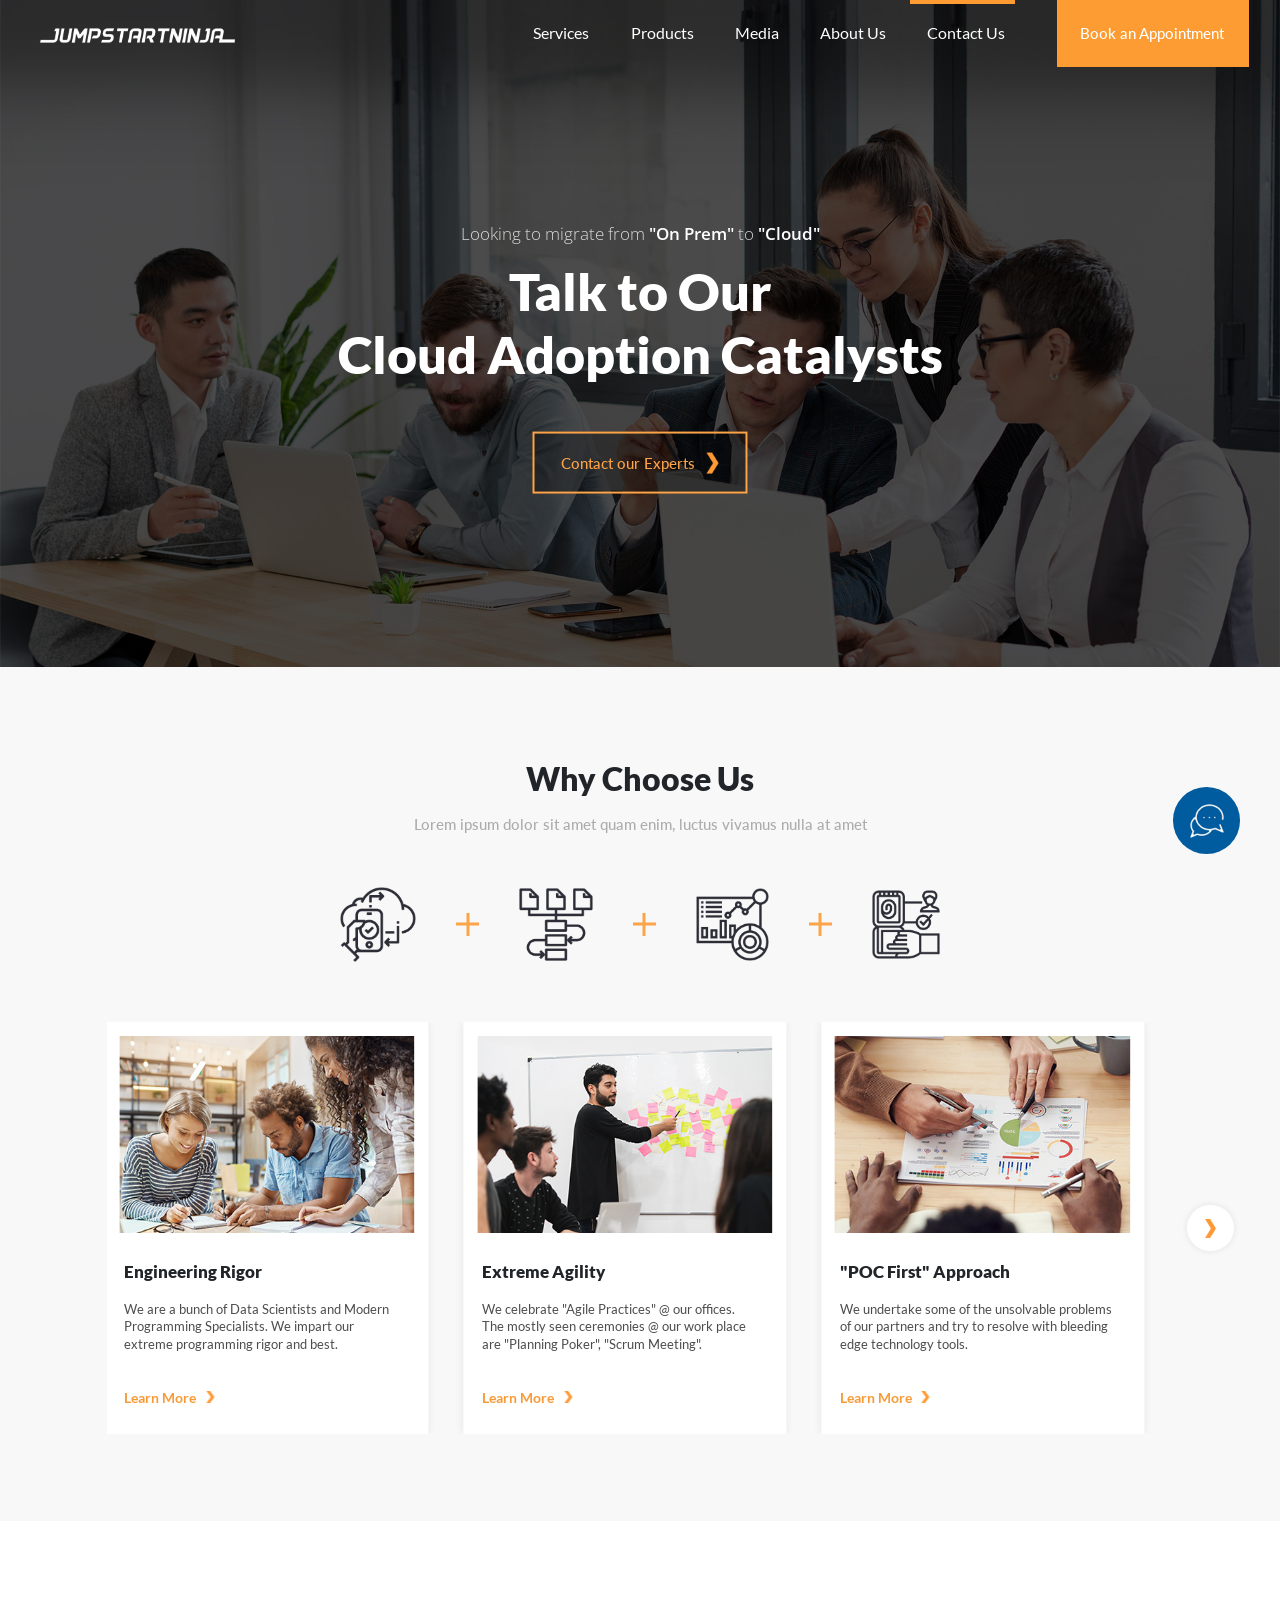
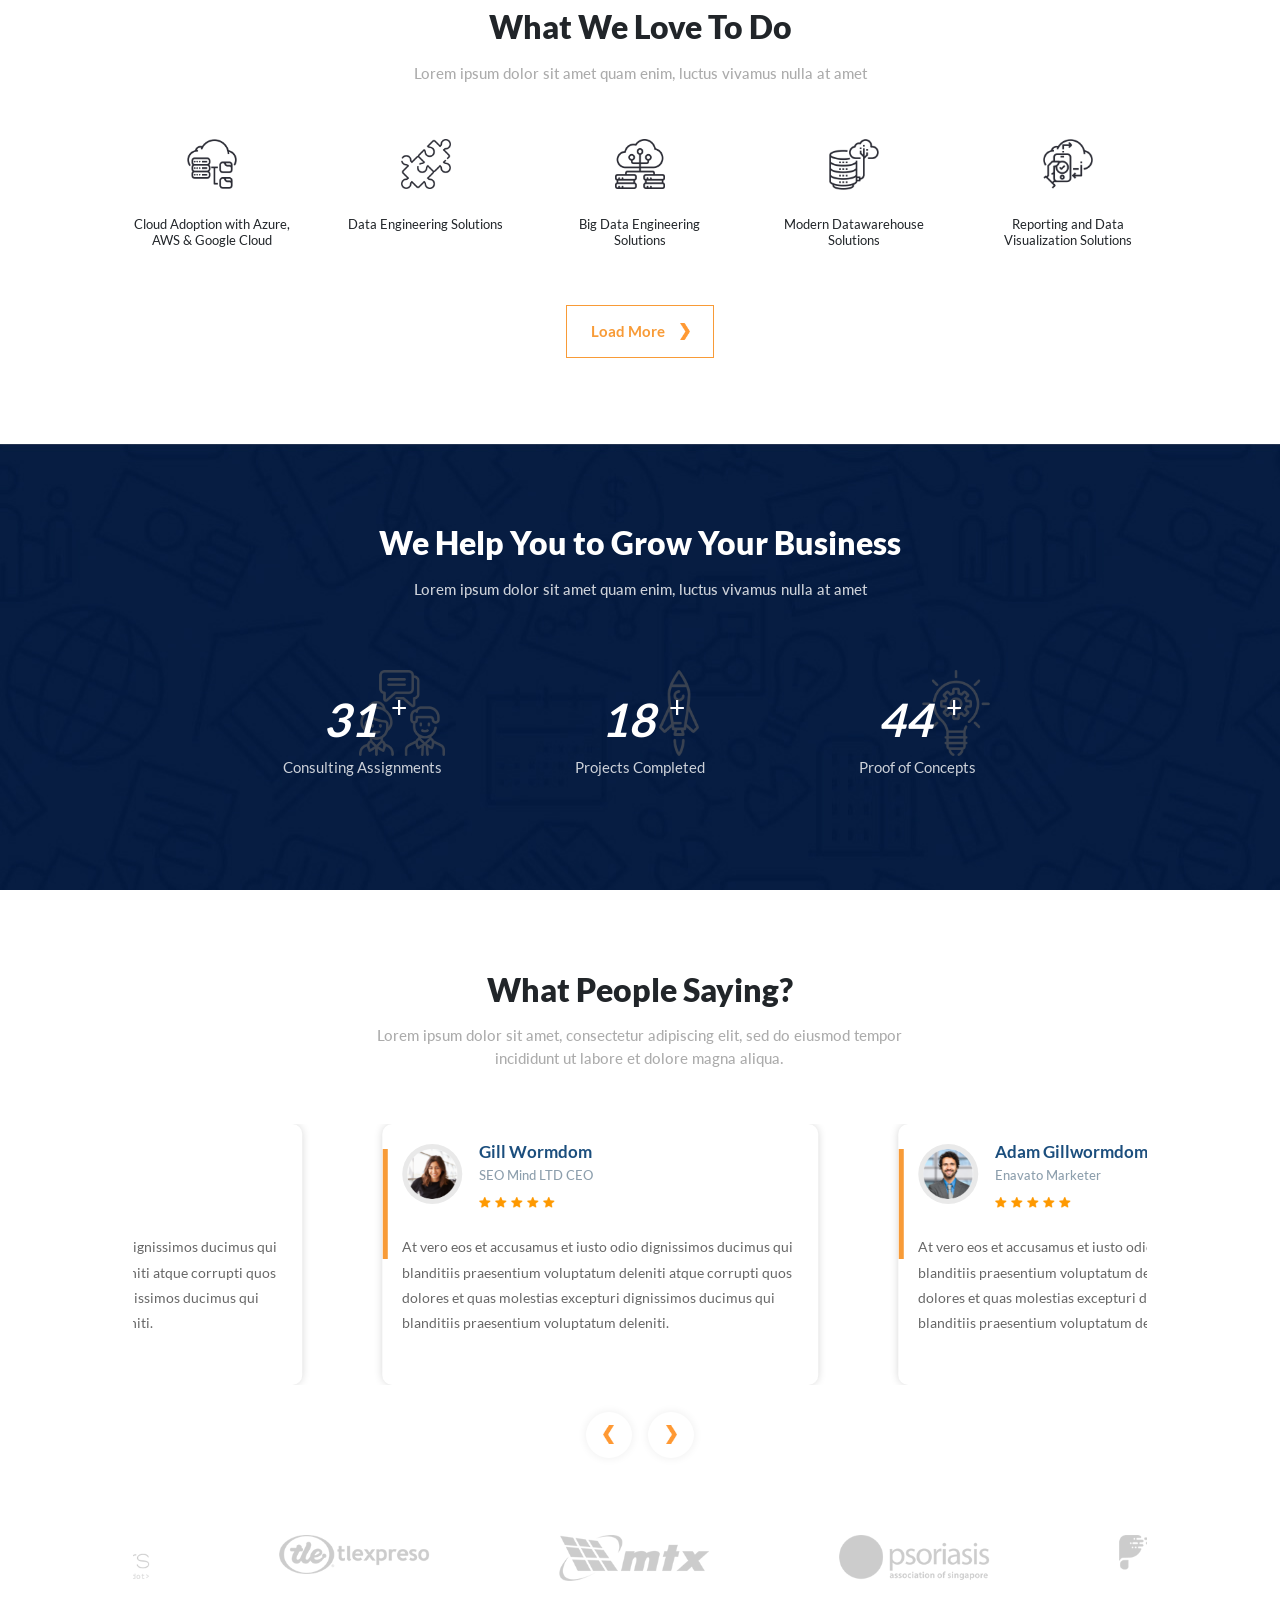
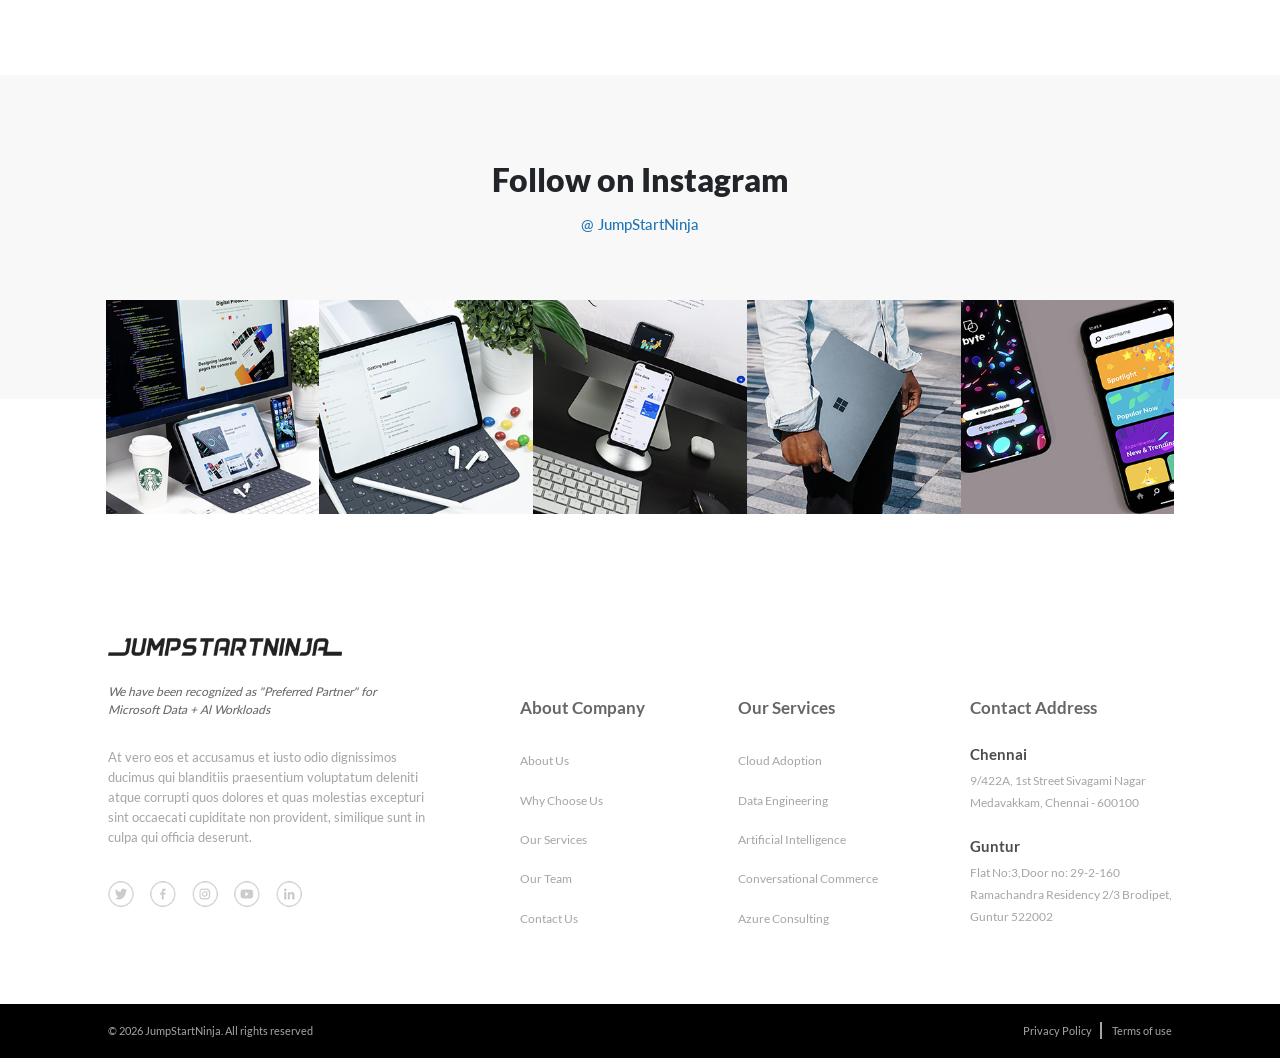
==== commit 1c92efa8: "added counter" ====
--- a/index.html
+++ b/index.html
@@ -27,10 +27,11 @@
       </button>
       <nav>
         <ul>
-          <li><a href="./index.html" class="nav-link active">Home</a></li>
-          <li><a href="./about.html" class="nav-link">About Us</a></li>
-            <li><a href="./services.html" class="nav-link">Services <img src="./assets/images/global/menu_dropdown.png" class="dropdown-arrow" alt="dropdown"></a></li>
-            <li><a href="./contact.html" class="nav-link">Contact Us</a></li>
+          <li><a href="./services.html" class="nav-link">Services</a></li>
+          <li><a href="./products.html" class="nav-link ">Products</a></li>
+          <li><a href="./media.html" class="nav-link ">Media</a></li>
+          <li><a href="./about.html" class="nav-link ">About Us</a></li>
+          <li><a href="./contact.html" class="nav-link active">Contact Us</a></li>
         </ul>
       </nav>
       <button type="button" class="book-btn">
--- a/assets/css/style.css
+++ b/assets/css/style.css
@@ -111,10 +111,10 @@
   position: absolute;
   top: calc(clamp(15px, 1.65vw, 1.65vw) * -1);
   height: 4px;
-  left: -3px;
+  left: 4px;
   background-color: #fd9c33;
   transform: scale(0);
-  width: 105%;
+  width: 88%;
   transition: all 0.5s ease-in;
 }
 .home-header .header-actions nav ul li .nav-link.active::before, .home-header .header-actions nav ul li .nav-link:hover::before {
@@ -156,6 +156,7 @@
 .home-header .close-btn img {
   width: 20px;
   height: auto;
+  display: block;
 }
 .home-header.scrolled {
   background-color: white;
@@ -175,11 +176,9 @@
 }
 .home-header.scrolled .header-actions .book-btn {
   transition: all 0.3s ease-in;
-  color: black;
 }
 .home-header.scrolled .header-actions .book-btn:hover {
   background-color: black;
-  color: white;
 }
 .home-header.scrolled .menu-btn img {
   filter: invert(0);
@@ -265,13 +264,7 @@
 @media screen and (max-width: 1200px) {
   .home-header .header-actions nav ul li .nav-link::before {
     height: 3px;
-    width: 100%;
     top: calc(clamp(15px, 1.71vw, 1.71vw) * -1);
-  }
-}
-@media screen and (max-width: 1024px) {
-  .home-header .header-actions nav ul li .nav-link .dropdown-arrow {
-    width: 10px;
   }
 }
 @media screen and (max-width: 1024px) {
@@ -315,17 +308,19 @@
   .home-header .header-actions nav ul {
     flex-direction: column;
     align-items: center;
-    gap: 25px;
+    gap: 28px;
   }
   .home-header .header-actions nav ul li .nav-link {
     display: inline;
     color: black;
+    padding-inline: 0;
   }
   .home-header .header-actions nav ul li .nav-link::before {
     content: "";
     height: 3px;
     left: 0px;
-    top: calc(clamp(10px, 1.65vw, 1.65vw) * -1);
+    width: 100%;
+    top: calc(clamp(10px, 1.57vw, 1.57vw) * -1);
   }
   .home-header .header-actions nav ul li .nav-link img {
     filter: invert(1);
@@ -334,13 +329,13 @@
     color: black;
     background-color: transparent;
     position: relative;
-    padding: 0 10px;
+    padding: 0;
     font-weight: 300;
   }
   .home-header .header-actions .book-btn::before {
     content: "";
     position: absolute;
-    top: calc(clamp(10px, 1.65vw, 1.65vw) * -1);
+    top: calc(clamp(10px, 1.57vw, 1.57vw) * -1);
     height: 3px;
     left: 0px;
     background-color: #fd9c33;
@@ -365,7 +360,7 @@
     transition: opacity 0.1s ease-in-out;
   }
   .home-header .header-actions .close-btn.active {
-    top: 10px;
+    top: 20px;
     opacity: 1;
     pointer-events: all;
     transition: opacity 0.3s ease-in-out 0.5s;
@@ -377,9 +372,21 @@
     top: 0px;
     background-color: white;
     pointer-events: all;
+    overflow-y: auto;
   }
   .home-header.media-detail-header .menu-btn img {
     filter: invert(0);
+  }
+}
+@media screen and (max-width: 390px) {
+  .home-header {
+    padding: 15px 20px;
+  }
+  .home-header .header-actions nav {
+    padding-right: 0;
+  }
+  .home-header .header-actions nav ul {
+    gap: 25px;
   }
 }
 footer {
@@ -654,6 +661,9 @@
 @media screen and (max-width: 768px) {
   footer .social-header-container {
     padding-bottom: clamp(25px, 6.7%, 6.7%);
+  }
+  footer .social-header-container .company-name {
+    margin-bottom: 0;
   }
   footer .social-card-wrapper {
     padding: clamp(25px, 5.5%, 5.5%) clamp(20px, 6%, 6%) clamp(30px, 5.5%, 5.5%);
@@ -1562,13 +1572,6 @@
     height: 15px;
   }
 }
-.home-header.about-header .header-actions nav ul li .nav-link {
-  padding-inline: clamp(10px, 1.5vw, 1.5vw);
-}
-.home-header.about-header .header-actions nav ul li .nav-link::before {
-  left: 4px;
-  width: 88%;
-}
 .home-header.about-header .header-actions nav ul li .nav-link.active {
   color: #fd9c33;
 }
@@ -1959,9 +1962,6 @@
   }
 }
 @media screen and (max-width: 1024px) {
-  .home-header .header-actions nav {
-    padding-right: 5px;
-  }
   .about-wrapper .experience .content-container {
     padding-inline: clamp(20px, 2.61vw, 87px);
   }
@@ -1999,6 +1999,12 @@
   }
 }
 @media screen and (max-width: 992px) {
+  .home-header.about-header .header-actions nav {
+    padding-right: 0px;
+  }
+  .home-header.about-header .header-actions nav ul li .nav-link {
+    padding-inline: 0;
+  }
   .about-wrapper .story .time-wrapper .time-container .content-container .circle {
     width: 7px;
     height: 7px;
@@ -3648,6 +3654,9 @@
     width: 168px;
     justify-content: center;
   }
+  .product-wrapper footer.product-footer .footer-content-wrapper {
+    padding-top: 0;
+  }
 }
 .media-wrapper .hero-section {
   position: relative;
@@ -3839,6 +3848,7 @@
   }
   .media-wrapper .blogs .blogs-card-wrapper .pagination-container {
     justify-content: center;
+    flex-wrap: wrap;
   }
 }
 @media screen and (max-width: 390px) {
@@ -4644,12 +4654,13 @@
 @media screen and (max-width: 1600px) {
   .service-wrapper .solutions .card-wrapper .card::after {
     background: repeating-linear-gradient(to right, #244669, #244669 9px, transparent 9px, transparent 14px);
+    right: -35%;
   }
 }
 @media screen and (max-width: 1400px) {
   .service-wrapper .solutions .card-wrapper .card::after {
     background: repeating-linear-gradient(to right, #244669, #244669 8px, transparent 8px, transparent 12px);
-    right: -35%;
+    right: -30%;
   }
   .service-wrapper .newsletter .content-container .form-wrapper .submit-btn img {
     width: 8px;
@@ -5353,7 +5364,7 @@
     font-size: 18px;
   }
   .contact-wrapper .question .content-wrapper .right-wrapper .contact-form .submit-btn {
-    padding-inline: 20px;
+    padding-inline: 25px;
   }
   .contact-wrapper .question .content-wrapper .right-wrapper .contact-form .form-wrapper {
     gap: 25px;
@@ -5403,6 +5414,8 @@
   }
   .contact-wrapper .question .content-wrapper .right-wrapper .contact-form .submit-btn {
     width: 100%;
+    justify-content: center;
+    height: 8px;
   }
 }
 
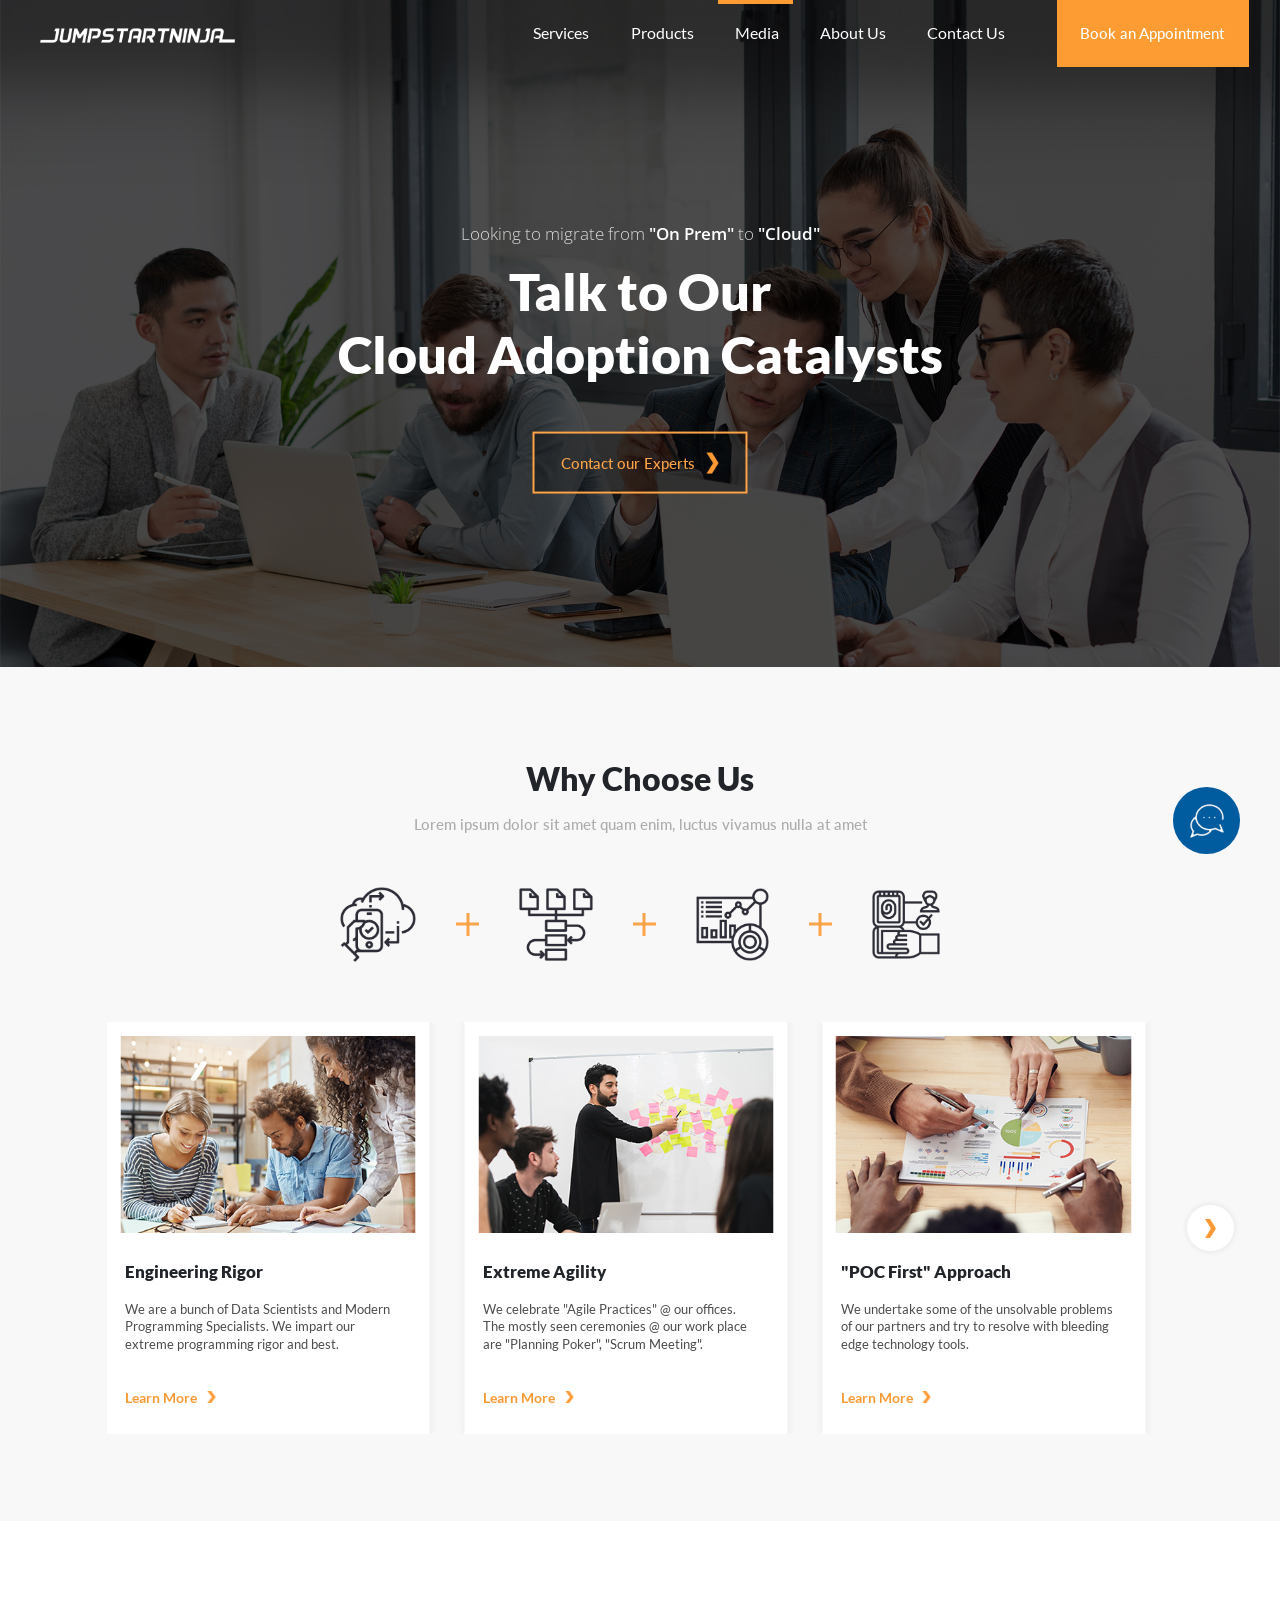
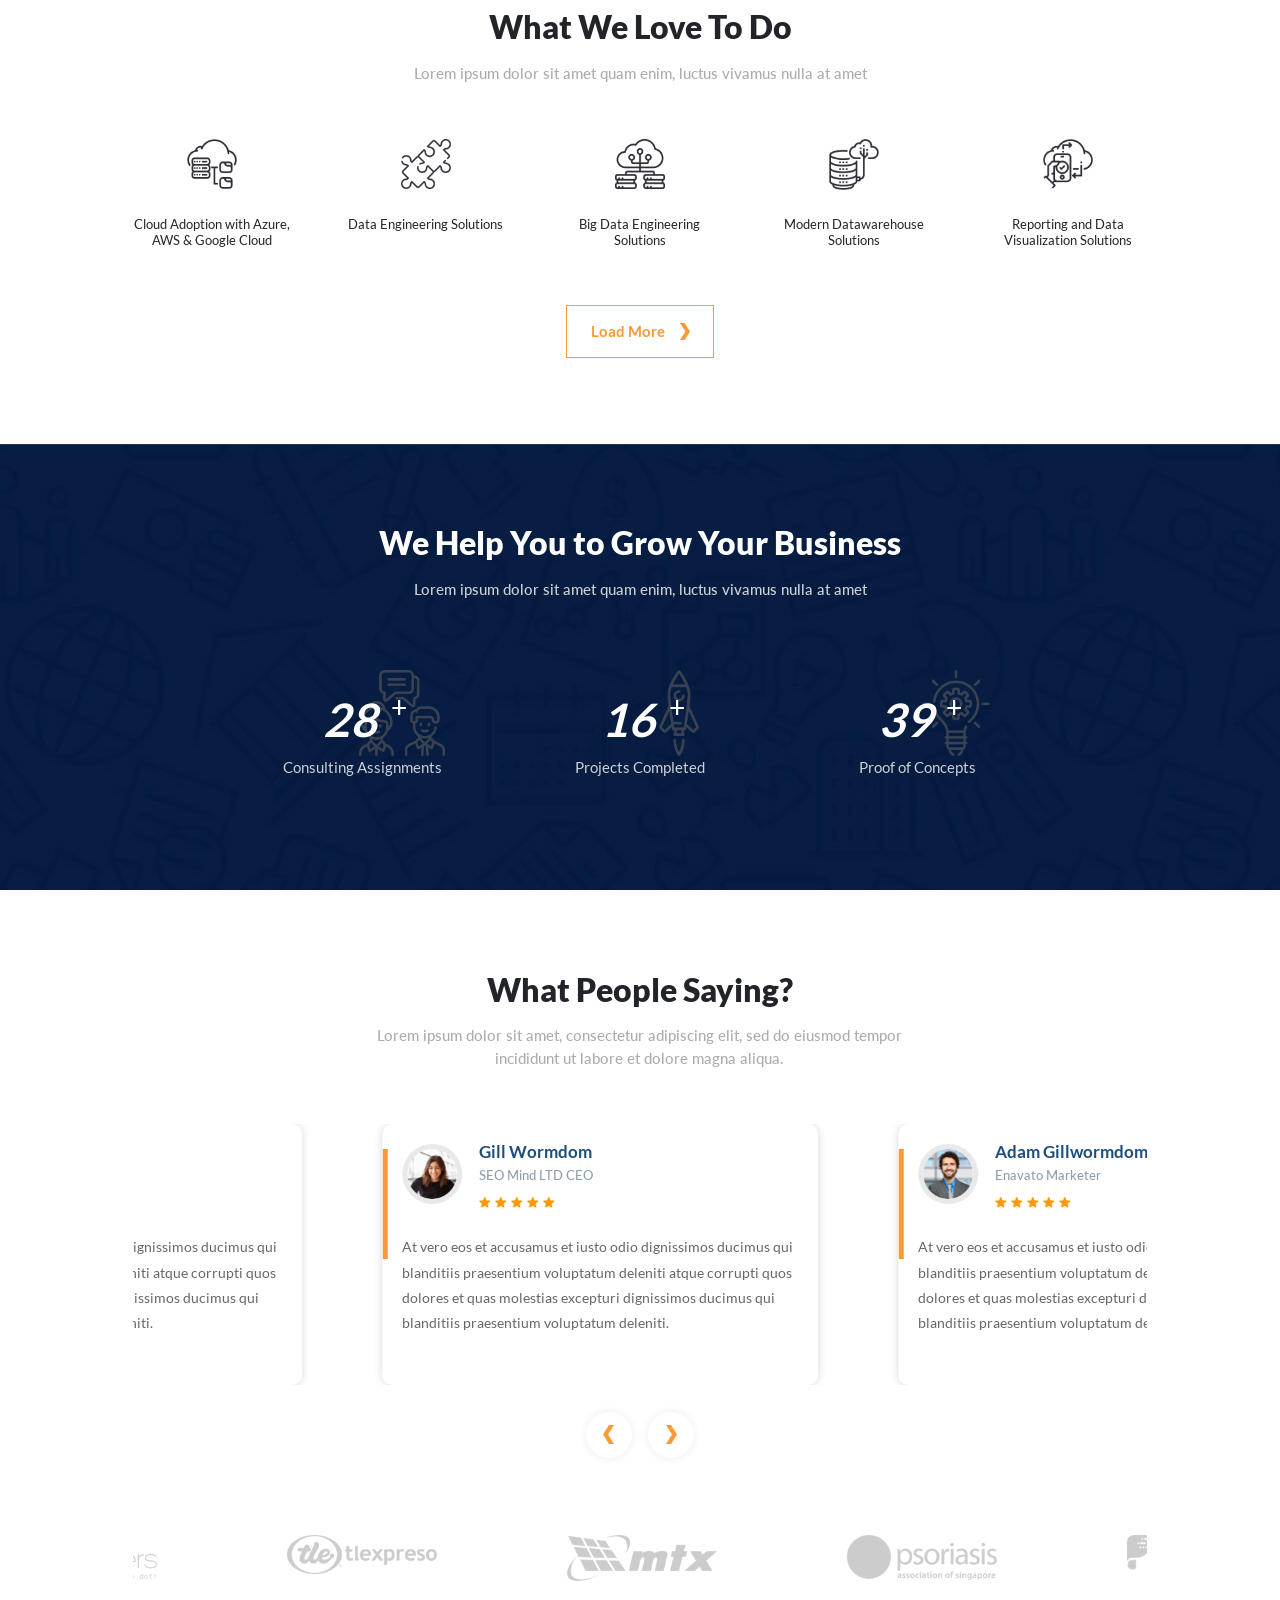
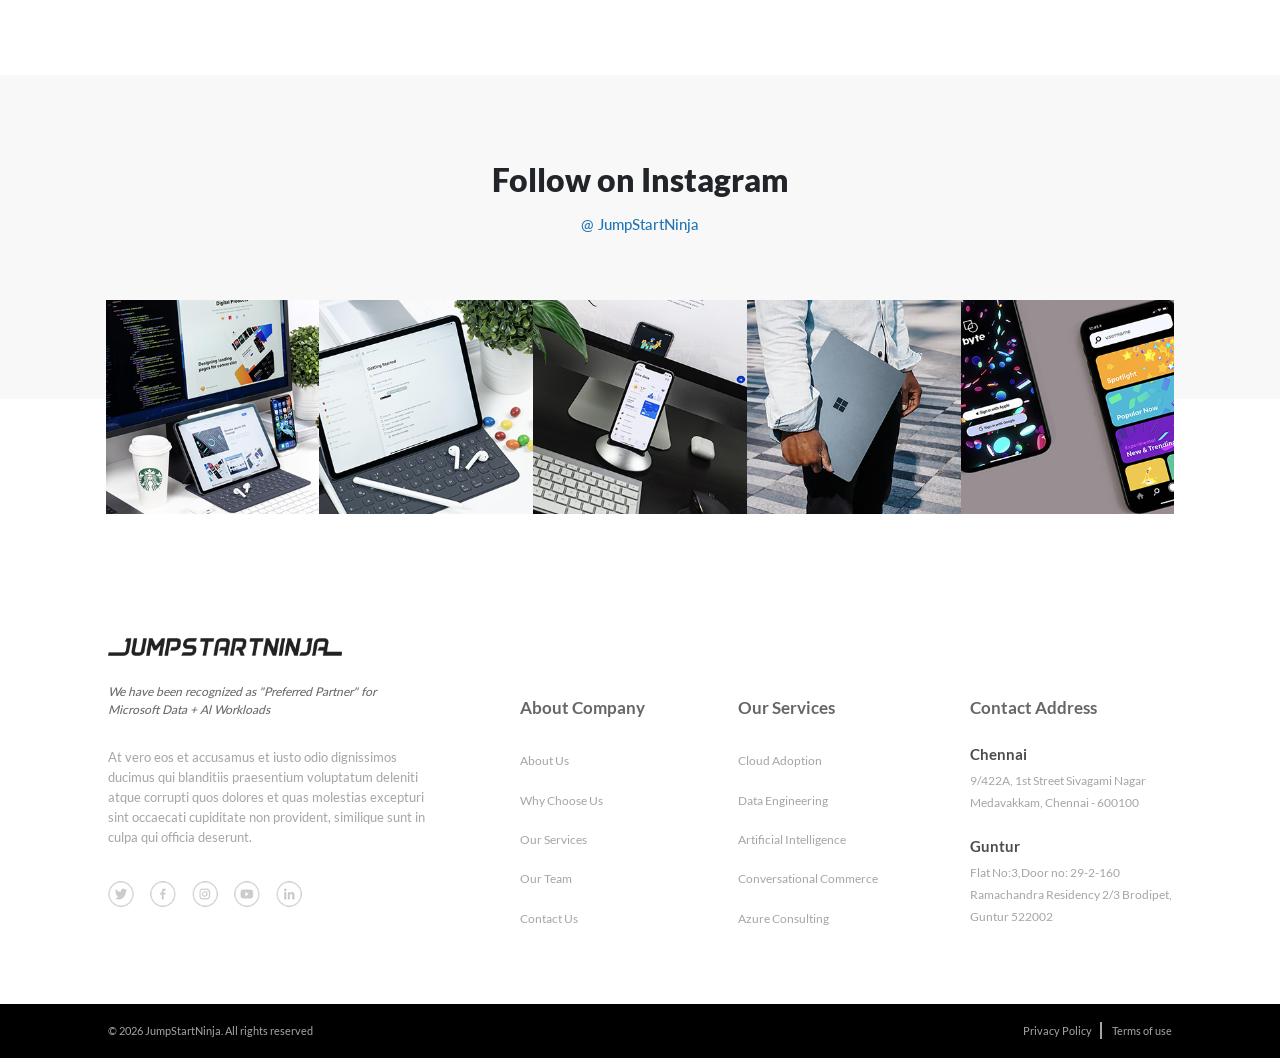
==== commit ffc24d8b: "fixed common header" ====
--- a/index.html
+++ b/index.html
@@ -27,11 +27,11 @@
       </button>
       <nav>
         <ul>
-          <li><a href="./services.html" class="nav-link">Services</a></li>
+         <li><a href="./services.html" class="nav-link">Services</a></li>
           <li><a href="./products.html" class="nav-link ">Products</a></li>
-          <li><a href="./media.html" class="nav-link ">Media</a></li>
+          <li><a href="./media.html" class="nav-link active">Media</a></li>
           <li><a href="./about.html" class="nav-link ">About Us</a></li>
-          <li><a href="./contact.html" class="nav-link active">Contact Us</a></li>
+          <li><a href="./contact.html" class="nav-link">Contact Us</a></li>
         </ul>
       </nav>
       <button type="button" class="book-btn">
--- a/assets/css/style.css
+++ b/assets/css/style.css
@@ -176,9 +176,11 @@
 }
 .home-header.scrolled .header-actions .book-btn {
   transition: all 0.3s ease-in;
+  color: black;
 }
 .home-header.scrolled .header-actions .book-btn:hover {
   background-color: black;
+  color: white;
 }
 .home-header.scrolled .menu-btn img {
   filter: invert(0);
@@ -1572,6 +1574,9 @@
     height: 15px;
   }
 }
+.home-header.about-header .header-actions nav ul li .nav-link {
+  padding-inline: clamp(10px, 1.5vw, 1.5vw);
+}
 .home-header.about-header .header-actions nav ul li .nav-link.active {
   color: #fd9c33;
 }
@@ -1962,6 +1967,9 @@
   }
 }
 @media screen and (max-width: 1024px) {
+  .home-header.about-header .header-actions nav {
+    padding-right: 5px;
+  }
   .about-wrapper .experience .content-container {
     padding-inline: clamp(20px, 2.61vw, 87px);
   }
@@ -2039,7 +2047,8 @@
 @media screen and (max-width: 768px) {
   .about-wrapper .hero-section .banner-img {
     height: 220px;
-    object-fit: cover;
+    -o-object-fit: cover;
+       object-fit: cover;
   }
   .about-wrapper .hero-section .hero-content-container h2 {
     font-size: clamp(24px, 3.13vw, 3.13vw);
@@ -2108,13 +2117,16 @@
     align-items: center;
   }
   .about-wrapper .accomplish .img-gallery-wrapper .gallery-container-2 .gallery {
+    width: -moz-fit-content;
     width: fit-content;
     aspect-ratio: 1/1;
+    height: -moz-fit-content;
     height: fit-content;
   }
   .about-wrapper .accomplish .img-gallery-wrapper .gallery-container-2 img {
     display: block;
-    object-fit: none;
+    -o-object-fit: none;
+       object-fit: none;
   }
   .about-wrapper .core .header-wrapper h2 {
     font-size: 23px;
@@ -2595,7 +2607,6 @@
   width: 100%;
 }
 .product-wrapper .screenshot .slider-outer-wrapper .slider-inner-wrapper .slider-outer-container .slider-inner-container.mobile .slider.active .img-wrapper {
-  -webkit-box-shadow: 0px 0px 15px -1px rgba(137, 146, 166, 0.63);
   box-shadow: 0px 0px 15px -1px rgba(137, 146, 166, 0.63);
   border-radius: 40px;
 }
@@ -2979,7 +2990,6 @@
     width: 17%;
   }
   .product-wrapper .screenshot .slider-outer-wrapper .slider-inner-wrapper .slider-outer-container .slider-inner-container.mobile .slider.active .img-wrapper {
-    -webkit-box-shadow: 0px 0px 15px -1px rgba(137, 146, 166, 0.63);
     box-shadow: 0px 0px 15px -1px rgba(137, 146, 166, 0.63);
     border-radius: 30px;
   }
@@ -3234,7 +3244,8 @@
 @media screen and (max-width: 768px) {
   .product-wrapper .hero-section .banner-img {
     height: 220px;
-    object-fit: cover;
+    -o-object-fit: cover;
+       object-fit: cover;
   }
   .product-wrapper .hero-section .hero-content-container h2 {
     font-size: clamp(24px, 3.13vw, 3.13vw);
@@ -3798,7 +3809,8 @@
 @media screen and (max-width: 768px) {
   .media-wrapper .hero-section .banner-img {
     height: 220px;
-    object-fit: cover;
+    -o-object-fit: cover;
+       object-fit: cover;
   }
   .media-wrapper .hero-section .hero-content-container h2 {
     font-size: clamp(24px, 3.13vw, 3.13vw);
@@ -3873,7 +3885,8 @@
 .media-detail-wrapper .hero-section .detail-banner-img {
   width: 100%;
   height: 100%;
-  object-fit: cover;
+  -o-object-fit: cover;
+     object-fit: cover;
 }
 .media-detail-wrapper .detail-container .content {
   width: 83.3%;
@@ -3898,6 +3911,7 @@
   display: flex;
   align-items: center;
   justify-content: center;
+  width: -moz-fit-content;
   width: fit-content;
   margin: auto;
   gap: 10px;
@@ -4169,7 +4183,8 @@
   }
   .media-detail-wrapper .detail-container .content .sample-img-wrapper img {
     height: 200px;
-    object-fit: cover;
+    -o-object-fit: cover;
+       object-fit: cover;
   }
   .media-detail-wrapper .detail-container .content .img-text {
     padding-left: 20px;
@@ -4195,7 +4210,8 @@
     grid-template-columns: 1fr;
   }
   .media-detail-wrapper .detail-container .related-posts .post-card-container .post-card .img-wrapper img {
-    object-fit: cover;
+    -o-object-fit: cover;
+       object-fit: cover;
   }
   .media-detail-wrapper .detail-container .related-posts .post-card-container .post-card h4 {
     font-size: 16px;
@@ -4610,6 +4626,7 @@
 }
 .service-wrapper .newsletter .content-container .form-wrapper .email-input:-webkit-autofill, .service-wrapper .newsletter .content-container .form-wrapper .email-input:-webkit-autofill:hover, .service-wrapper .newsletter .content-container .form-wrapper .email-input:-webkit-autofill:focus, .service-wrapper .newsletter .content-container .form-wrapper .email-input:-webkit-autofill:active {
   -webkit-box-shadow: 0 0 0 1000px transparent inset !important;
+  -webkit-transition: background-color 5000000s ease-in-out 0s;
   transition: background-color 5000000s ease-in-out 0s;
   -webkit-text-fill-color: white !important;
   caret-color: white;
@@ -4792,7 +4809,8 @@
 @media screen and (max-width: 768px) {
   .service-wrapper .hero-section .banner-img {
     height: 220px;
-    object-fit: cover;
+    -o-object-fit: cover;
+       object-fit: cover;
   }
   .service-wrapper .hero-section .hero-content-container h2 {
     font-size: clamp(24px, 3.13vw, 3.13vw);
@@ -4820,7 +4838,8 @@
   }
   .service-wrapper .how-it-works .video-wrapper .bg-wrapper .video-img {
     height: 200px;
-    object-fit: cover;
+    -o-object-fit: cover;
+       object-fit: cover;
   }
   .service-wrapper .solutions .card-wrapper .card h3 {
     font-size: 16px;
@@ -4853,7 +4872,8 @@
 @media screen and (max-width: 600px) {
   .service-wrapper .hero-section .banner-img {
     height: 220px;
-    object-fit: cover;
+    -o-object-fit: cover;
+       object-fit: cover;
   }
   .service-wrapper .commerce .header-wrapper p {
     width: 100%;
@@ -5203,6 +5223,10 @@
   outline: none;
   color: rgba(0, 0, 0, 0.9);
 }
+.contact-wrapper .question .content-wrapper .right-wrapper .contact-form .form-wrapper .form-container .form-group input::-moz-placeholder {
+  font-size: clamp(13px, 1.1vw, 1.1vw);
+  color: #a7a4a4;
+}
 .contact-wrapper .question .content-wrapper .right-wrapper .contact-form .form-wrapper .form-container .form-group input::placeholder {
   font-size: clamp(13px, 1.1vw, 1.1vw);
   color: #a7a4a4;
@@ -5213,6 +5237,7 @@
 .contact-wrapper .question .content-wrapper .right-wrapper .contact-form .form-wrapper .form-container .form-group select:-webkit-autofill {
   -webkit-box-shadow: 0 0 0px 1000px white inset;
   -webkit-text-fill-color: rgba(0, 0, 0, 0.9);
+  -webkit-transition: background-color 5000s ease-in-out 0s;
   transition: background-color 5000s ease-in-out 0s;
 }
 .contact-wrapper .question .content-wrapper .right-wrapper .contact-form .form-wrapper .form-container .error {
@@ -5320,7 +5345,8 @@
 @media screen and (max-width: 768px) {
   .contact-wrapper .hero-section .banner-img {
     height: 220px;
-    object-fit: cover;
+    -o-object-fit: cover;
+       object-fit: cover;
   }
   .contact-wrapper .hero-section .hero-content-container h2 {
     font-size: clamp(24px, 3.13vw, 3.13vw);
@@ -5417,6 +5443,4 @@
     justify-content: center;
     height: 8px;
   }
-}
-
-/*# sourceMappingURL=style.css.map */
+}/*# sourceMappingURL=style.css.map */
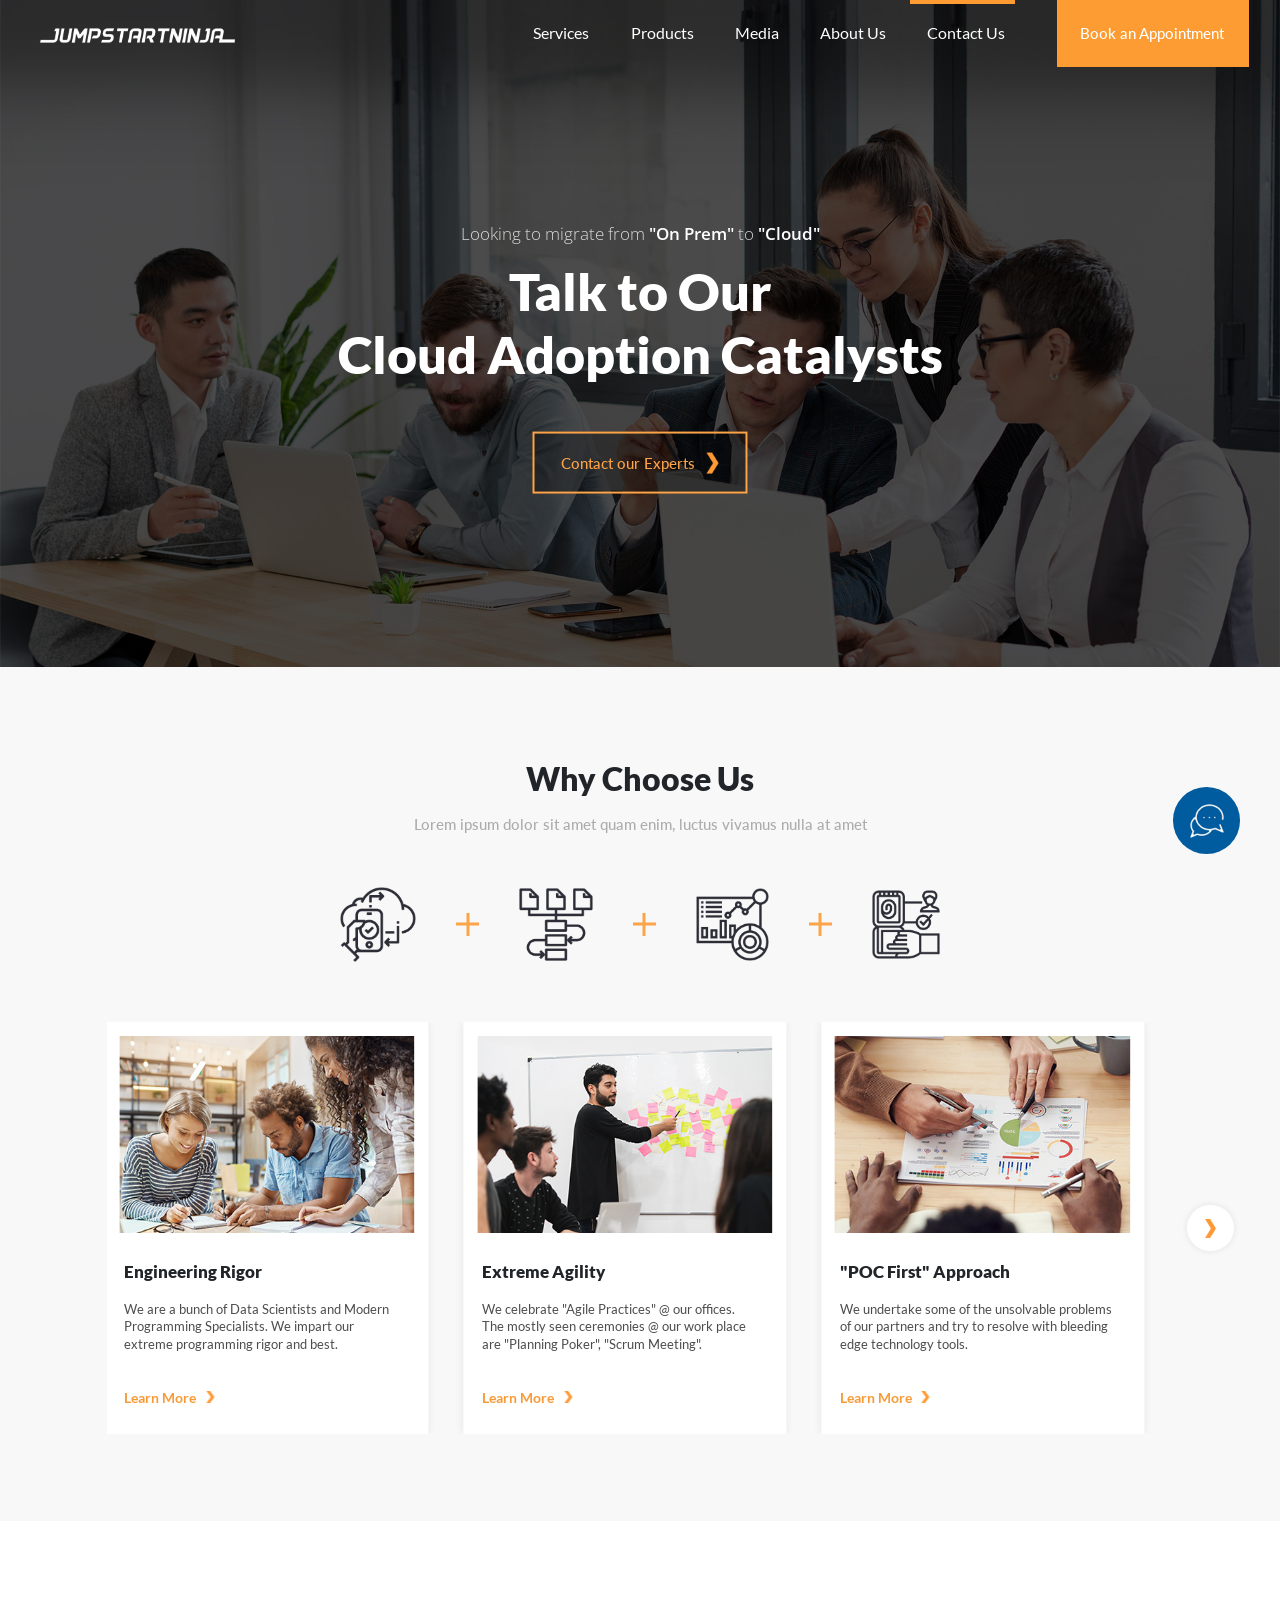
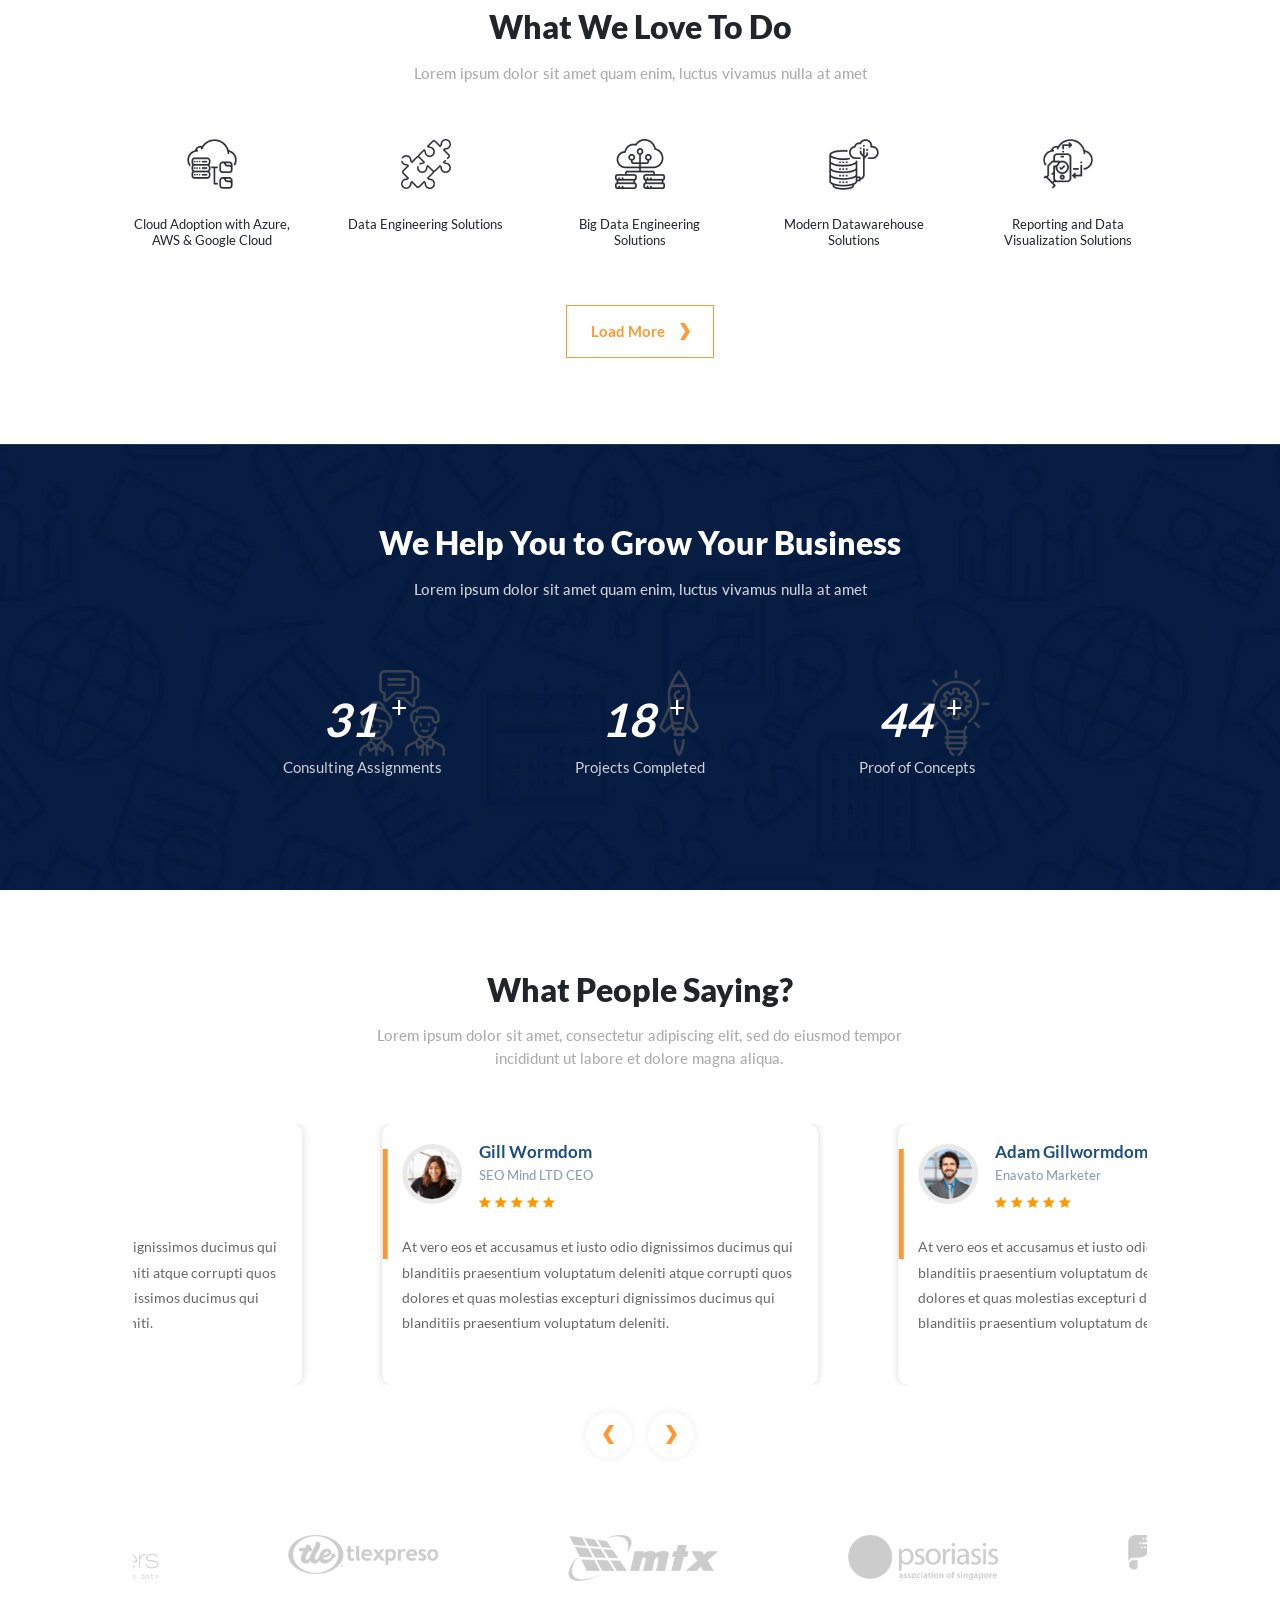
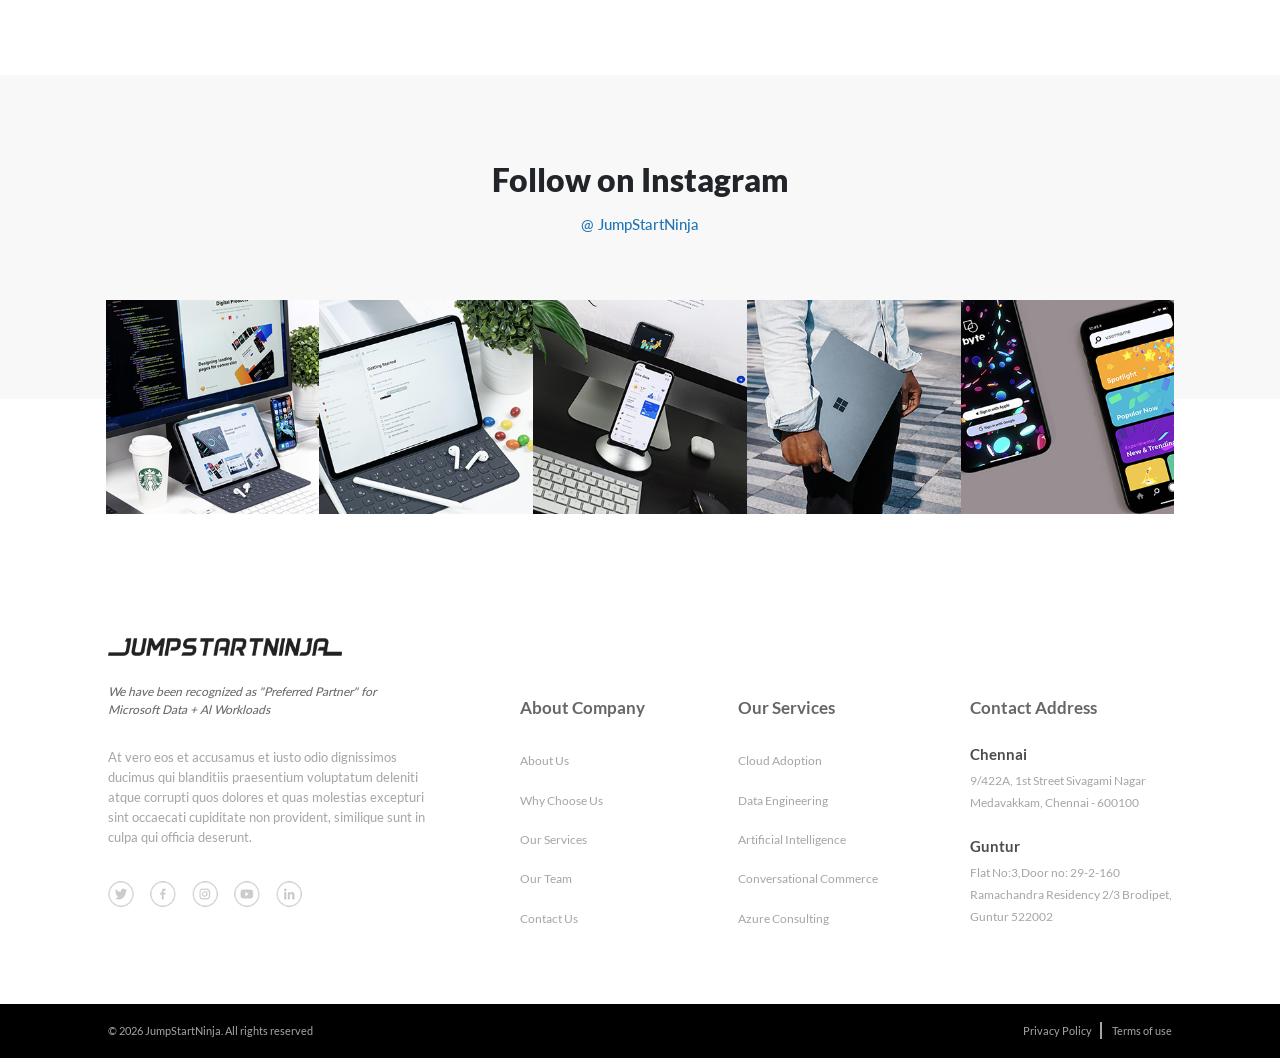
==== commit 8a024b8f: "fixed header" ====
--- a/index.html
+++ b/index.html
@@ -27,11 +27,11 @@
       </button>
       <nav>
         <ul>
-         <li><a href="./services.html" class="nav-link">Services</a></li>
+          <li><a href="./services.html" class="nav-link">Services</a></li>
           <li><a href="./products.html" class="nav-link ">Products</a></li>
-          <li><a href="./media.html" class="nav-link active">Media</a></li>
+          <li><a href="./media.html" class="nav-link ">Media</a></li>
           <li><a href="./about.html" class="nav-link ">About Us</a></li>
-          <li><a href="./contact.html" class="nav-link">Contact Us</a></li>
+          <li><a href="./contact.html" class="nav-link active">Contact Us</a></li>
         </ul>
       </nav>
       <button type="button" class="book-btn">
--- a/assets/css/style.css
+++ b/assets/css/style.css
@@ -176,11 +176,9 @@
 }
 .home-header.scrolled .header-actions .book-btn {
   transition: all 0.3s ease-in;
-  color: black;
 }
 .home-header.scrolled .header-actions .book-btn:hover {
   background-color: black;
-  color: white;
 }
 .home-header.scrolled .menu-btn img {
   filter: invert(0);
@@ -1574,9 +1572,6 @@
     height: 15px;
   }
 }
-.home-header.about-header .header-actions nav ul li .nav-link {
-  padding-inline: clamp(10px, 1.5vw, 1.5vw);
-}
 .home-header.about-header .header-actions nav ul li .nav-link.active {
   color: #fd9c33;
 }
@@ -1967,9 +1962,6 @@
   }
 }
 @media screen and (max-width: 1024px) {
-  .home-header.about-header .header-actions nav {
-    padding-right: 5px;
-  }
   .about-wrapper .experience .content-container {
     padding-inline: clamp(20px, 2.61vw, 87px);
   }
@@ -2047,8 +2039,7 @@
 @media screen and (max-width: 768px) {
   .about-wrapper .hero-section .banner-img {
     height: 220px;
-    -o-object-fit: cover;
-       object-fit: cover;
+    object-fit: cover;
   }
   .about-wrapper .hero-section .hero-content-container h2 {
     font-size: clamp(24px, 3.13vw, 3.13vw);
@@ -2117,16 +2108,13 @@
     align-items: center;
   }
   .about-wrapper .accomplish .img-gallery-wrapper .gallery-container-2 .gallery {
-    width: -moz-fit-content;
     width: fit-content;
     aspect-ratio: 1/1;
-    height: -moz-fit-content;
     height: fit-content;
   }
   .about-wrapper .accomplish .img-gallery-wrapper .gallery-container-2 img {
     display: block;
-    -o-object-fit: none;
-       object-fit: none;
+    object-fit: none;
   }
   .about-wrapper .core .header-wrapper h2 {
     font-size: 23px;
@@ -2607,6 +2595,7 @@
   width: 100%;
 }
 .product-wrapper .screenshot .slider-outer-wrapper .slider-inner-wrapper .slider-outer-container .slider-inner-container.mobile .slider.active .img-wrapper {
+  -webkit-box-shadow: 0px 0px 15px -1px rgba(137, 146, 166, 0.63);
   box-shadow: 0px 0px 15px -1px rgba(137, 146, 166, 0.63);
   border-radius: 40px;
 }
@@ -2990,6 +2979,7 @@
     width: 17%;
   }
   .product-wrapper .screenshot .slider-outer-wrapper .slider-inner-wrapper .slider-outer-container .slider-inner-container.mobile .slider.active .img-wrapper {
+    -webkit-box-shadow: 0px 0px 15px -1px rgba(137, 146, 166, 0.63);
     box-shadow: 0px 0px 15px -1px rgba(137, 146, 166, 0.63);
     border-radius: 30px;
   }
@@ -3244,8 +3234,7 @@
 @media screen and (max-width: 768px) {
   .product-wrapper .hero-section .banner-img {
     height: 220px;
-    -o-object-fit: cover;
-       object-fit: cover;
+    object-fit: cover;
   }
   .product-wrapper .hero-section .hero-content-container h2 {
     font-size: clamp(24px, 3.13vw, 3.13vw);
@@ -3809,8 +3798,7 @@
 @media screen and (max-width: 768px) {
   .media-wrapper .hero-section .banner-img {
     height: 220px;
-    -o-object-fit: cover;
-       object-fit: cover;
+    object-fit: cover;
   }
   .media-wrapper .hero-section .hero-content-container h2 {
     font-size: clamp(24px, 3.13vw, 3.13vw);
@@ -3885,8 +3873,7 @@
 .media-detail-wrapper .hero-section .detail-banner-img {
   width: 100%;
   height: 100%;
-  -o-object-fit: cover;
-     object-fit: cover;
+  object-fit: cover;
 }
 .media-detail-wrapper .detail-container .content {
   width: 83.3%;
@@ -3911,7 +3898,6 @@
   display: flex;
   align-items: center;
   justify-content: center;
-  width: -moz-fit-content;
   width: fit-content;
   margin: auto;
   gap: 10px;
@@ -4183,8 +4169,7 @@
   }
   .media-detail-wrapper .detail-container .content .sample-img-wrapper img {
     height: 200px;
-    -o-object-fit: cover;
-       object-fit: cover;
+    object-fit: cover;
   }
   .media-detail-wrapper .detail-container .content .img-text {
     padding-left: 20px;
@@ -4210,8 +4195,7 @@
     grid-template-columns: 1fr;
   }
   .media-detail-wrapper .detail-container .related-posts .post-card-container .post-card .img-wrapper img {
-    -o-object-fit: cover;
-       object-fit: cover;
+    object-fit: cover;
   }
   .media-detail-wrapper .detail-container .related-posts .post-card-container .post-card h4 {
     font-size: 16px;
@@ -4626,7 +4610,6 @@
 }
 .service-wrapper .newsletter .content-container .form-wrapper .email-input:-webkit-autofill, .service-wrapper .newsletter .content-container .form-wrapper .email-input:-webkit-autofill:hover, .service-wrapper .newsletter .content-container .form-wrapper .email-input:-webkit-autofill:focus, .service-wrapper .newsletter .content-container .form-wrapper .email-input:-webkit-autofill:active {
   -webkit-box-shadow: 0 0 0 1000px transparent inset !important;
-  -webkit-transition: background-color 5000000s ease-in-out 0s;
   transition: background-color 5000000s ease-in-out 0s;
   -webkit-text-fill-color: white !important;
   caret-color: white;
@@ -4809,8 +4792,7 @@
 @media screen and (max-width: 768px) {
   .service-wrapper .hero-section .banner-img {
     height: 220px;
-    -o-object-fit: cover;
-       object-fit: cover;
+    object-fit: cover;
   }
   .service-wrapper .hero-section .hero-content-container h2 {
     font-size: clamp(24px, 3.13vw, 3.13vw);
@@ -4838,8 +4820,7 @@
   }
   .service-wrapper .how-it-works .video-wrapper .bg-wrapper .video-img {
     height: 200px;
-    -o-object-fit: cover;
-       object-fit: cover;
+    object-fit: cover;
   }
   .service-wrapper .solutions .card-wrapper .card h3 {
     font-size: 16px;
@@ -4872,8 +4853,7 @@
 @media screen and (max-width: 600px) {
   .service-wrapper .hero-section .banner-img {
     height: 220px;
-    -o-object-fit: cover;
-       object-fit: cover;
+    object-fit: cover;
   }
   .service-wrapper .commerce .header-wrapper p {
     width: 100%;
@@ -5223,10 +5203,6 @@
   outline: none;
   color: rgba(0, 0, 0, 0.9);
 }
-.contact-wrapper .question .content-wrapper .right-wrapper .contact-form .form-wrapper .form-container .form-group input::-moz-placeholder {
-  font-size: clamp(13px, 1.1vw, 1.1vw);
-  color: #a7a4a4;
-}
 .contact-wrapper .question .content-wrapper .right-wrapper .contact-form .form-wrapper .form-container .form-group input::placeholder {
   font-size: clamp(13px, 1.1vw, 1.1vw);
   color: #a7a4a4;
@@ -5237,7 +5213,6 @@
 .contact-wrapper .question .content-wrapper .right-wrapper .contact-form .form-wrapper .form-container .form-group select:-webkit-autofill {
   -webkit-box-shadow: 0 0 0px 1000px white inset;
   -webkit-text-fill-color: rgba(0, 0, 0, 0.9);
-  -webkit-transition: background-color 5000s ease-in-out 0s;
   transition: background-color 5000s ease-in-out 0s;
 }
 .contact-wrapper .question .content-wrapper .right-wrapper .contact-form .form-wrapper .form-container .error {
@@ -5345,8 +5320,7 @@
 @media screen and (max-width: 768px) {
   .contact-wrapper .hero-section .banner-img {
     height: 220px;
-    -o-object-fit: cover;
-       object-fit: cover;
+    object-fit: cover;
   }
   .contact-wrapper .hero-section .hero-content-container h2 {
     font-size: clamp(24px, 3.13vw, 3.13vw);
@@ -5443,4 +5417,6 @@
     justify-content: center;
     height: 8px;
   }
-}/*# sourceMappingURL=style.css.map */+}
+
+/*# sourceMappingURL=style.css.map */
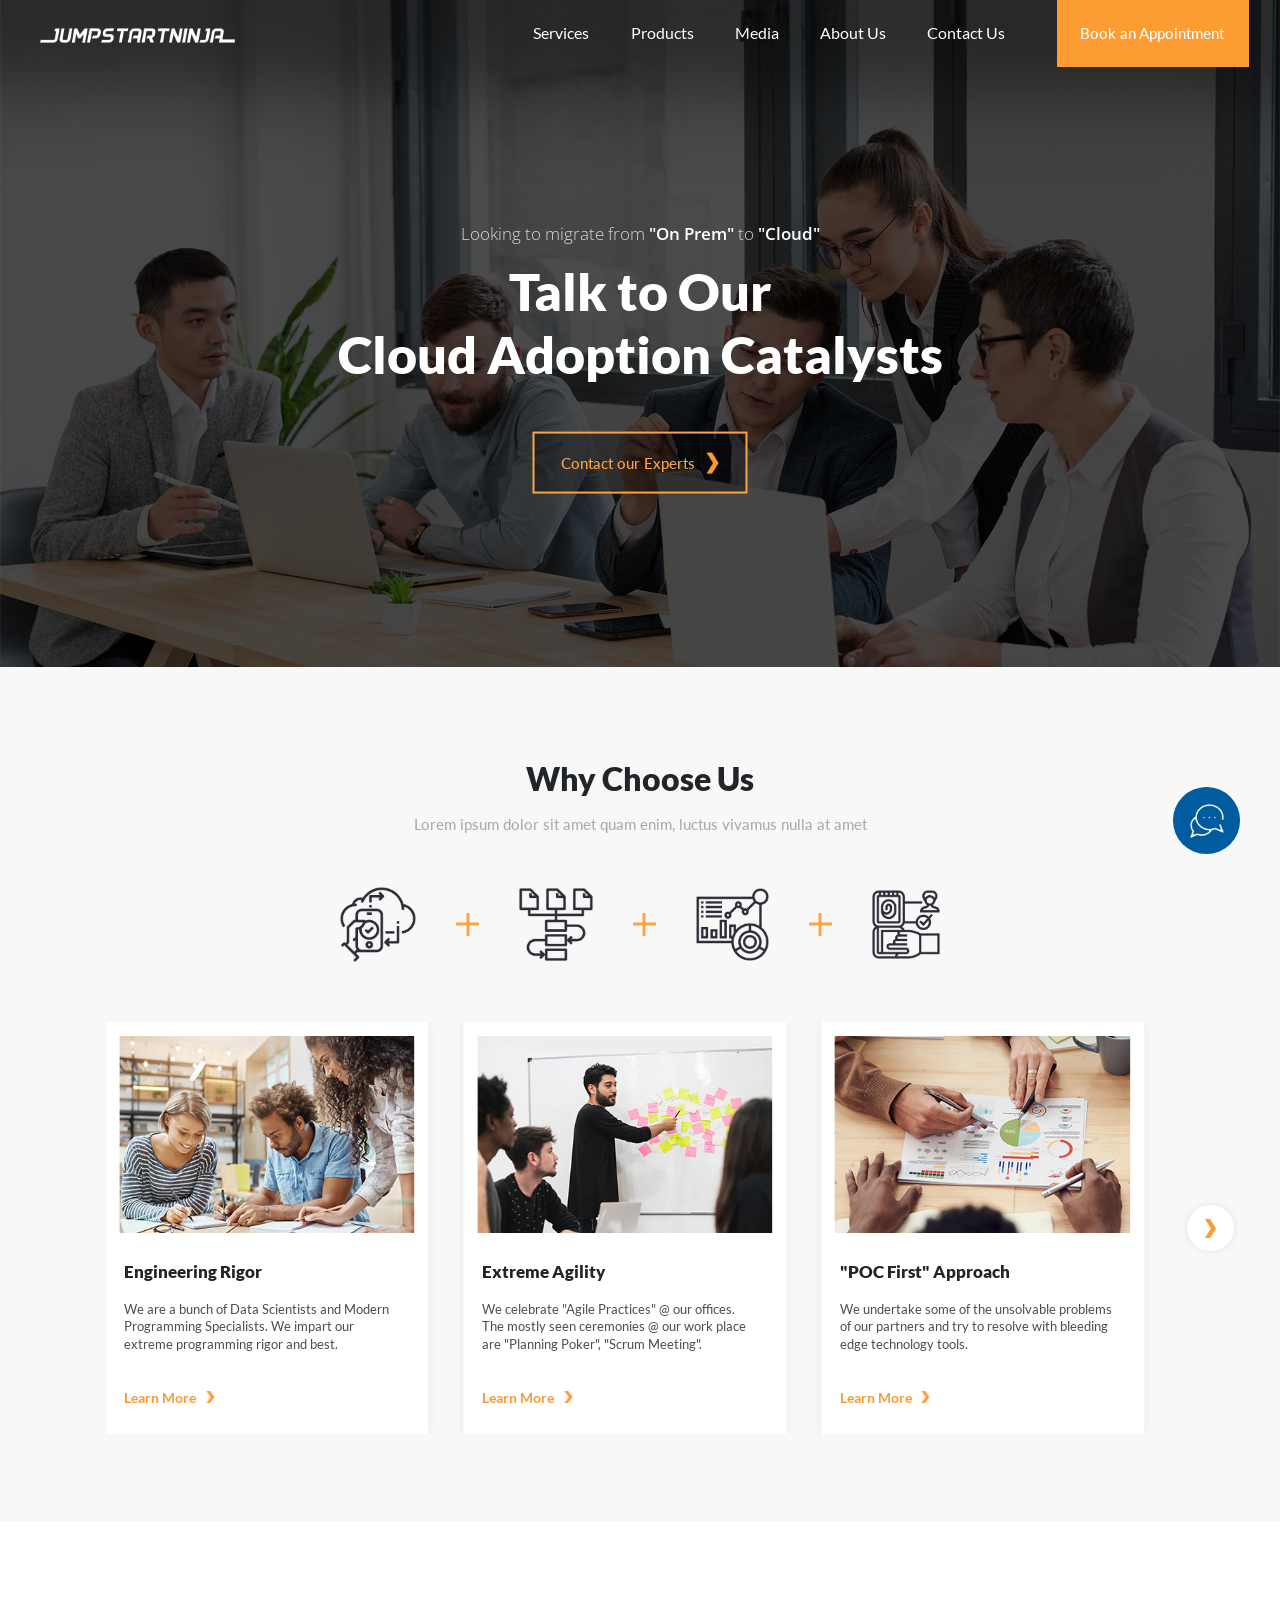
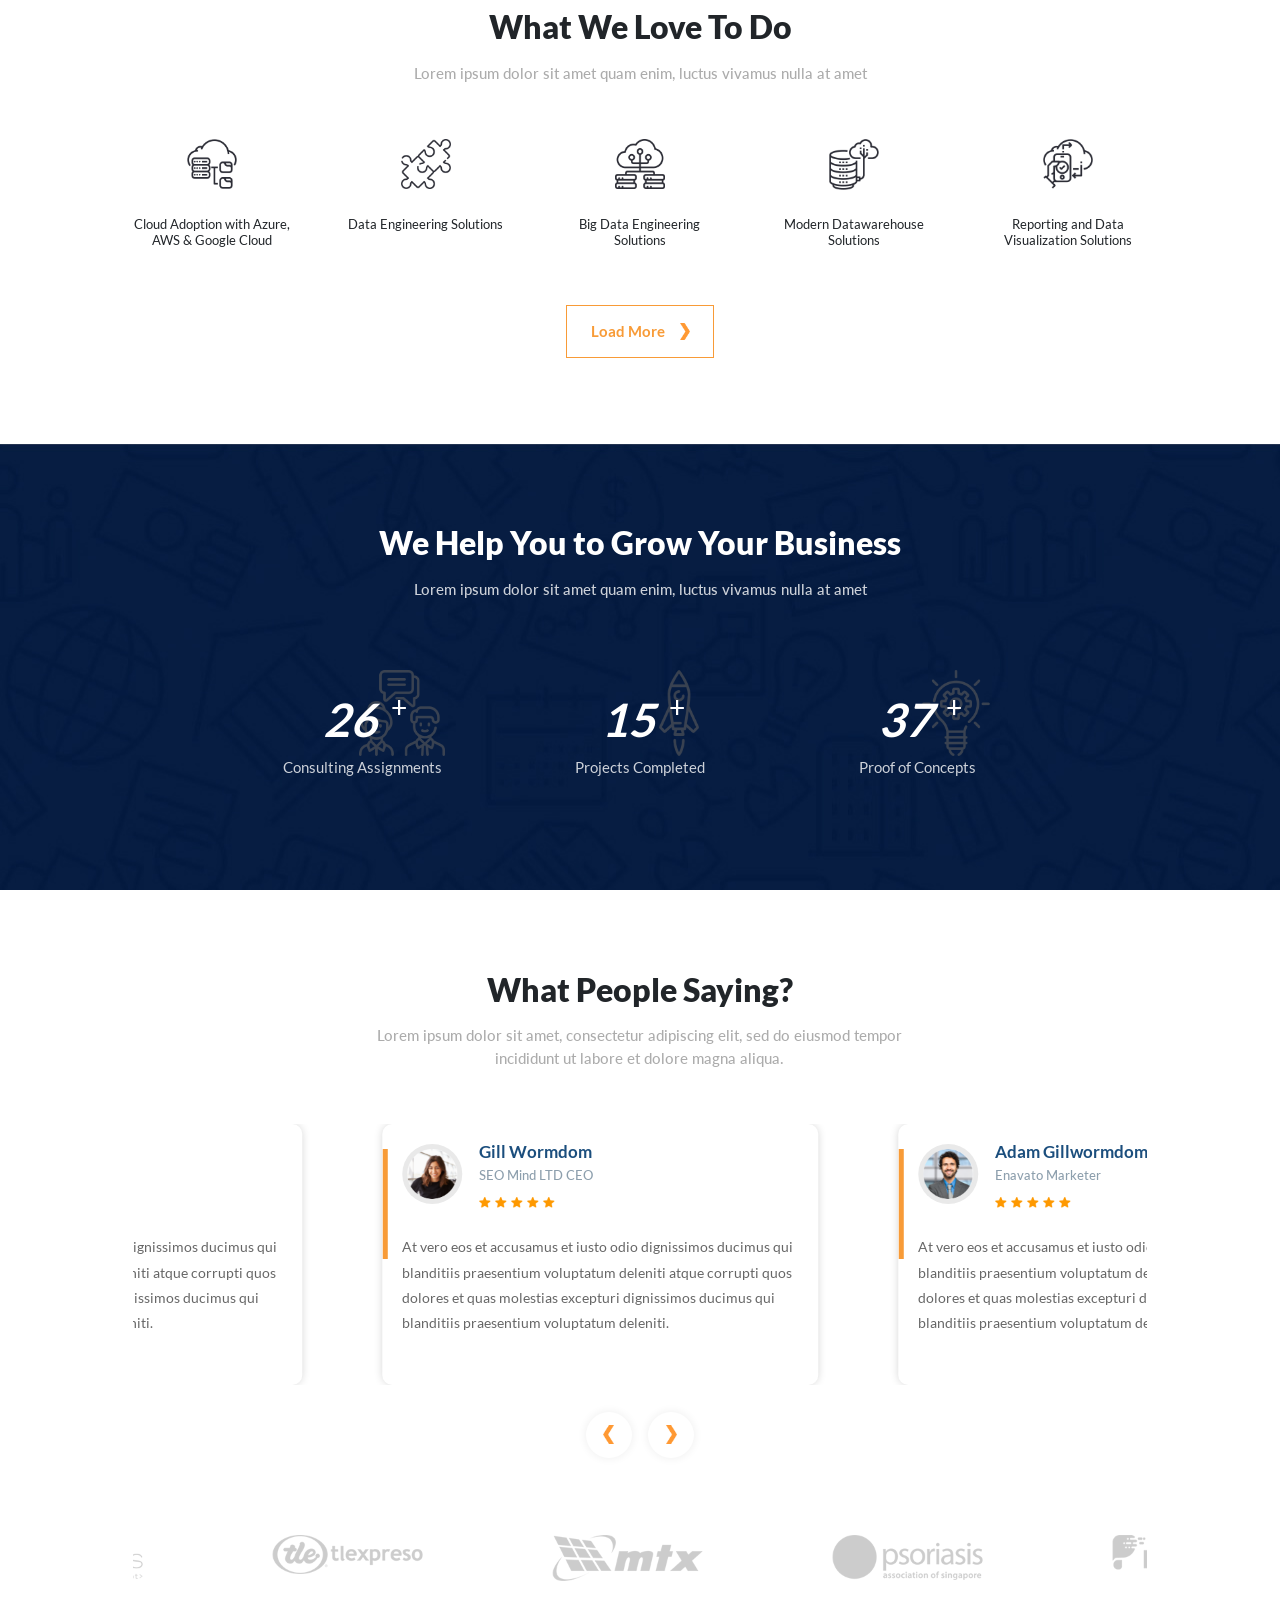
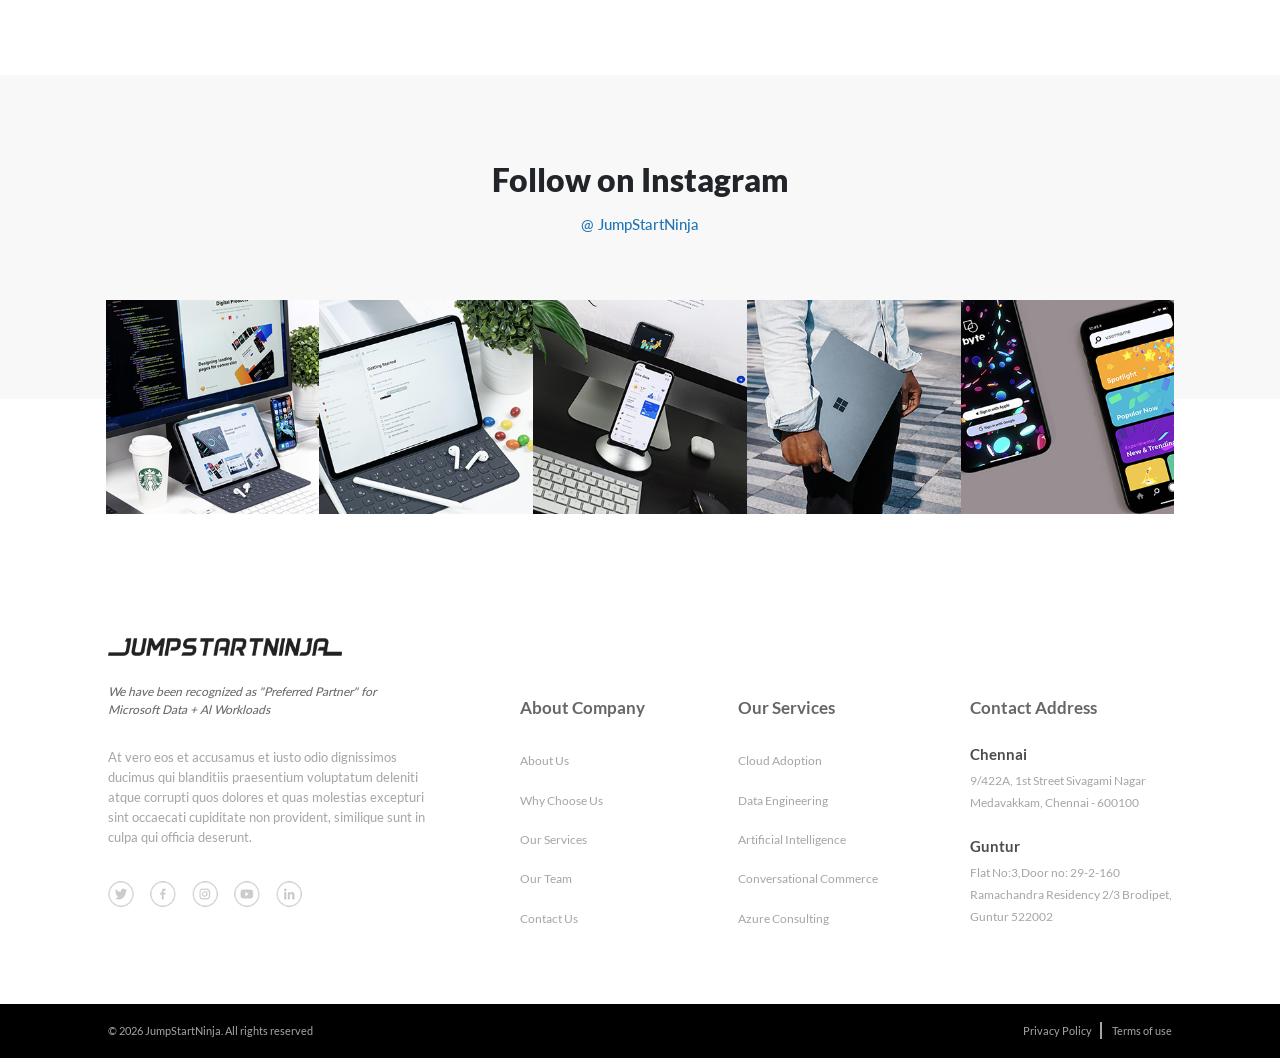
==== commit 9dd392b6: "fixed submit btn" ====
--- a/index.html
+++ b/index.html
@@ -31,7 +31,7 @@
           <li><a href="./products.html" class="nav-link ">Products</a></li>
           <li><a href="./media.html" class="nav-link ">Media</a></li>
           <li><a href="./about.html" class="nav-link ">About Us</a></li>
-          <li><a href="./contact.html" class="nav-link active">Contact Us</a></li>
+          <li><a href="./contact.html" class="nav-link">Contact Us</a></li>
         </ul>
       </nav>
       <button type="button" class="book-btn">
--- a/assets/css/style.css
+++ b/assets/css/style.css
@@ -16,14 +16,6 @@
   text-decoration: none !important;
 }
 
-@font-face {
-  font-family: "Nunito Sans";
-  font-style: normal;
-  font-weight: 200 1000;
-  font-stretch: 100%;
-  font-display: swap;
-  src: url("../fonts/nunito-sans.woff2") format("woff2");
-}
 @font-face {
   font-family: "Open Sans";
   font-style: normal;
@@ -5415,7 +5407,7 @@
   .contact-wrapper .question .content-wrapper .right-wrapper .contact-form .submit-btn {
     width: 100%;
     justify-content: center;
-    height: 8px;
+    gap: 11px;
   }
 }
 
